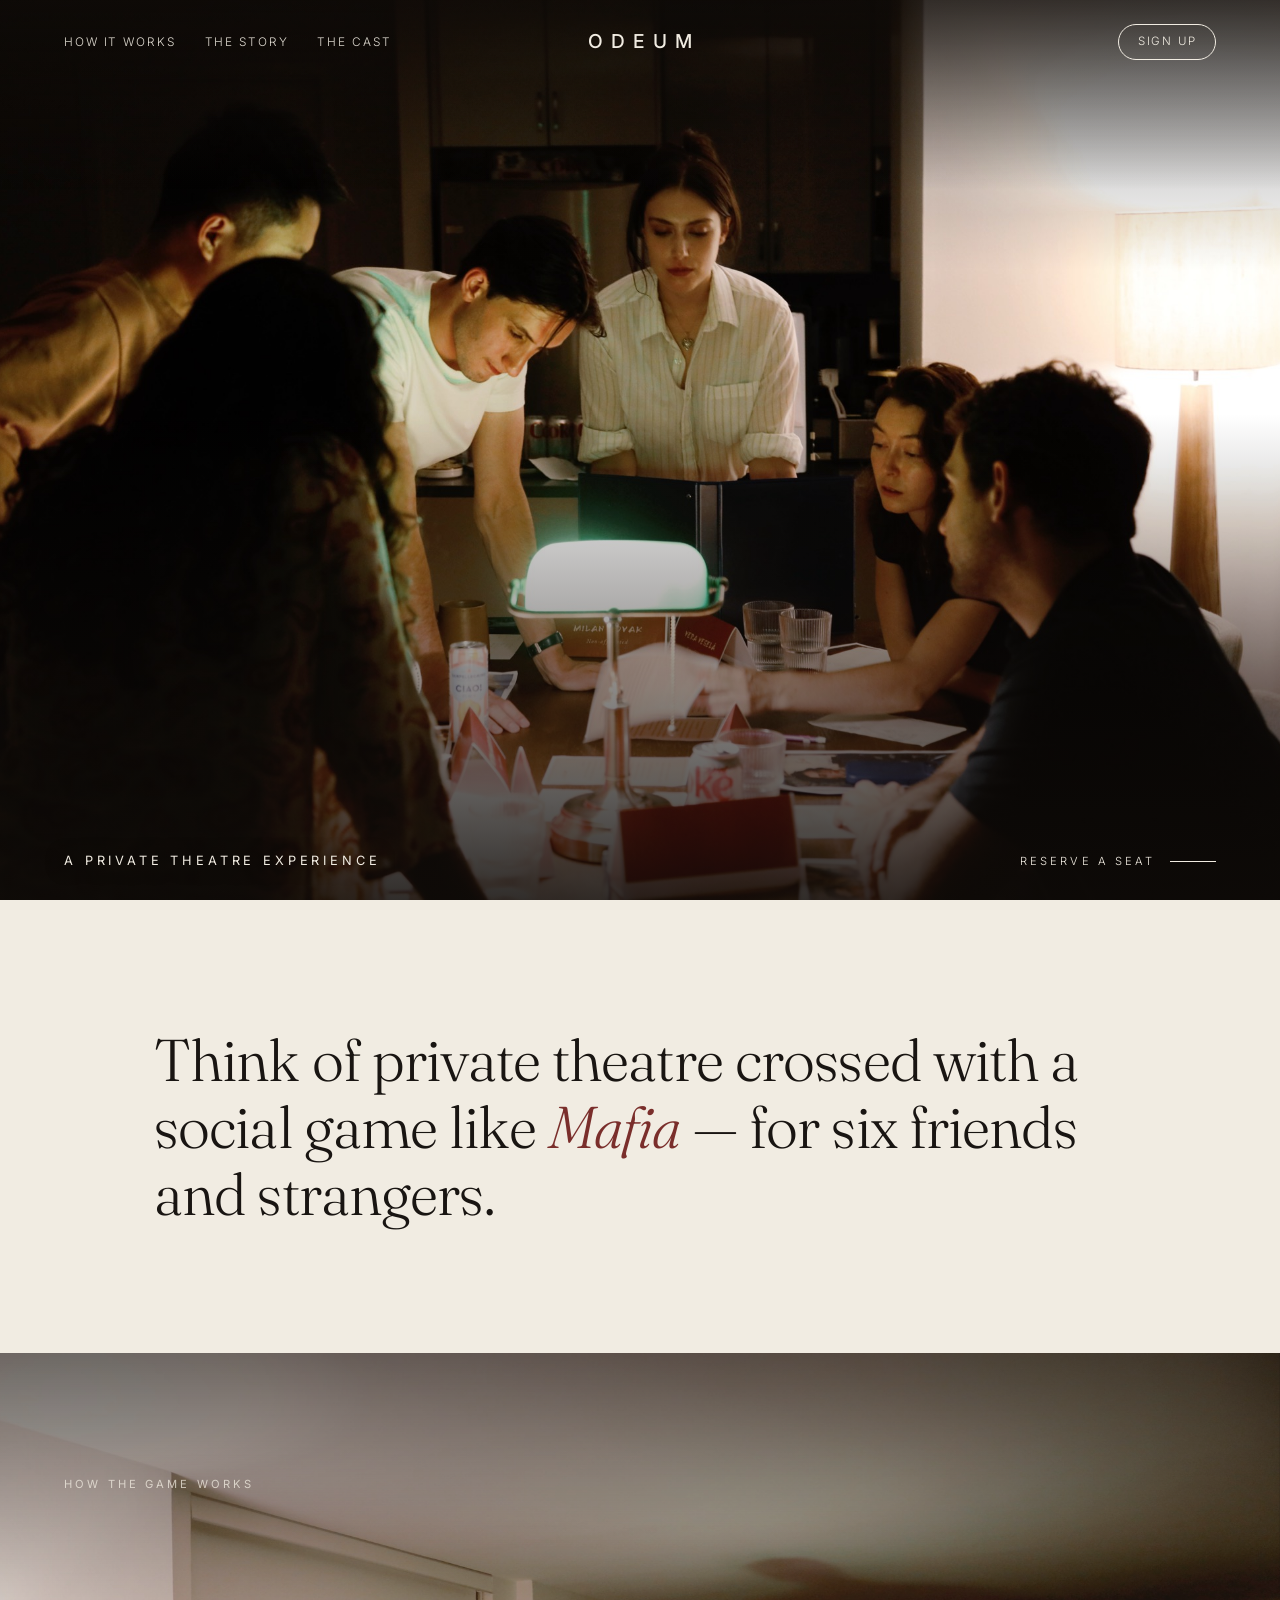
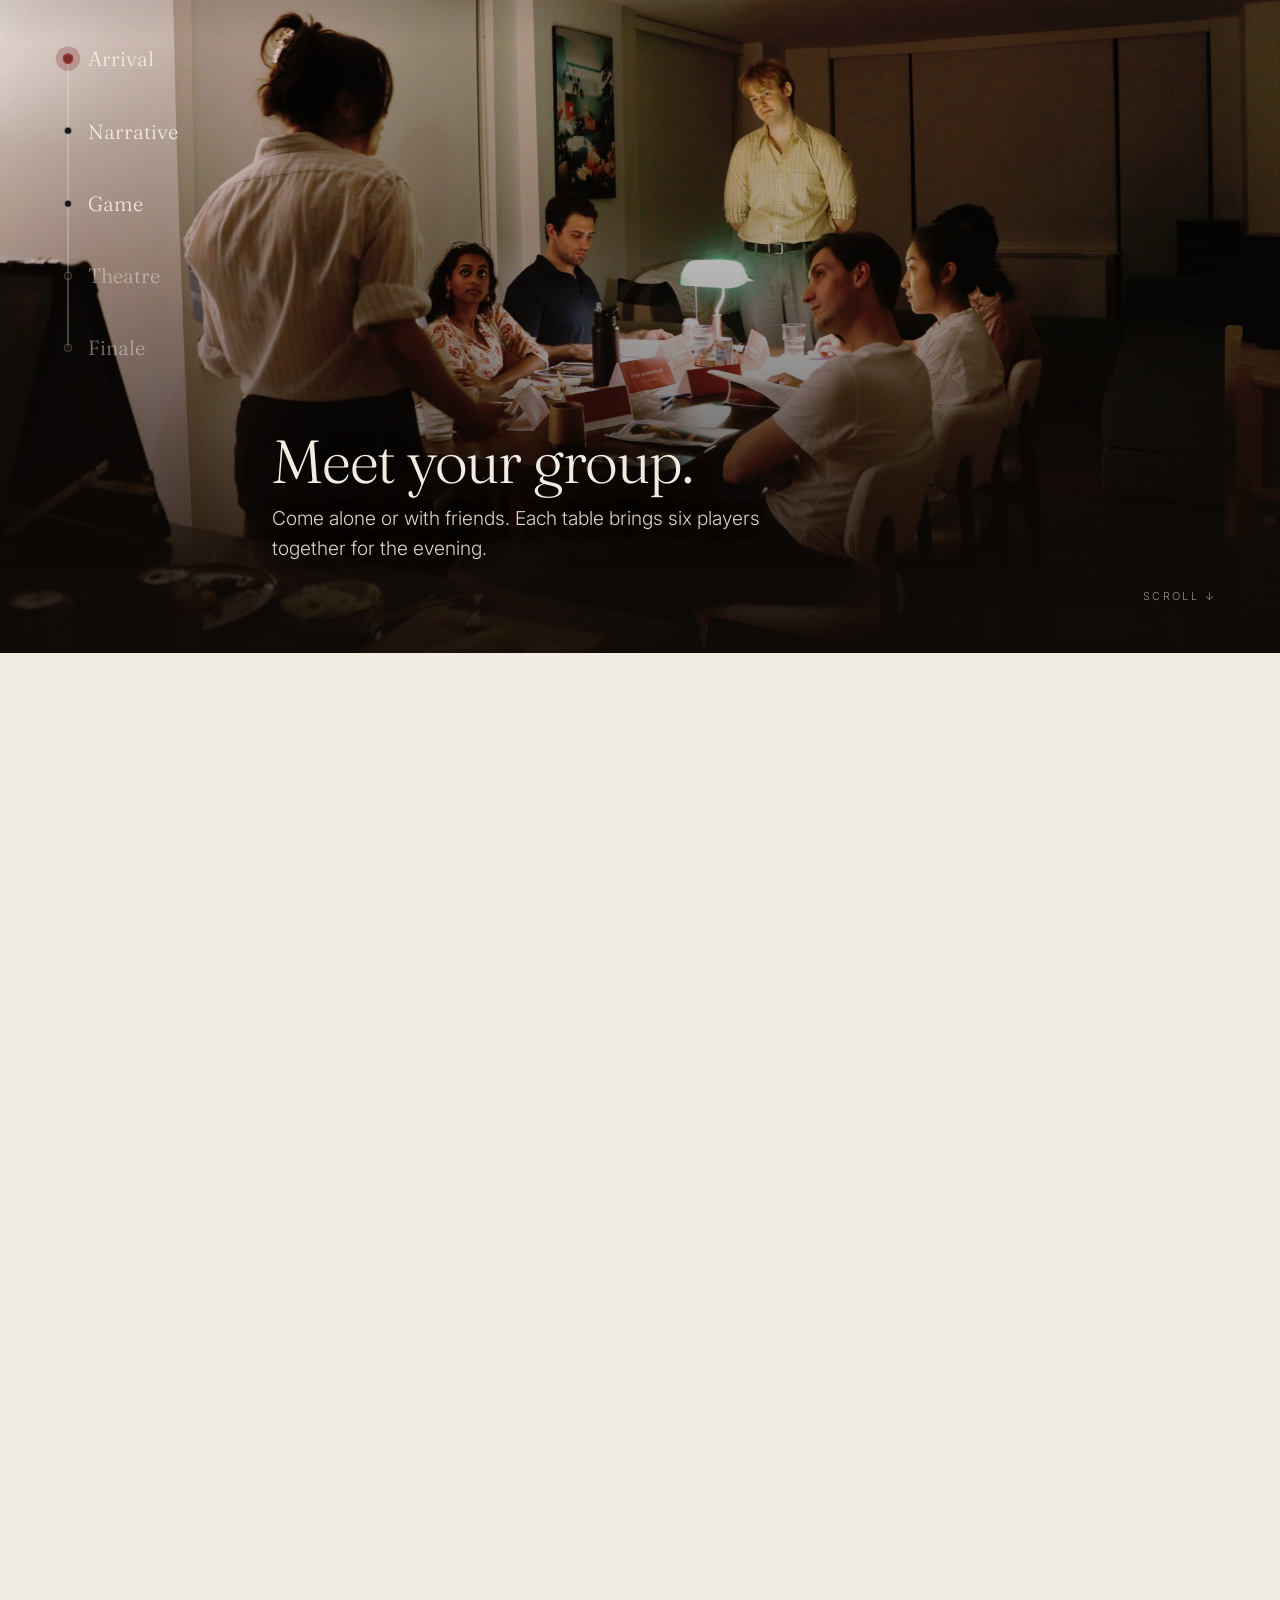
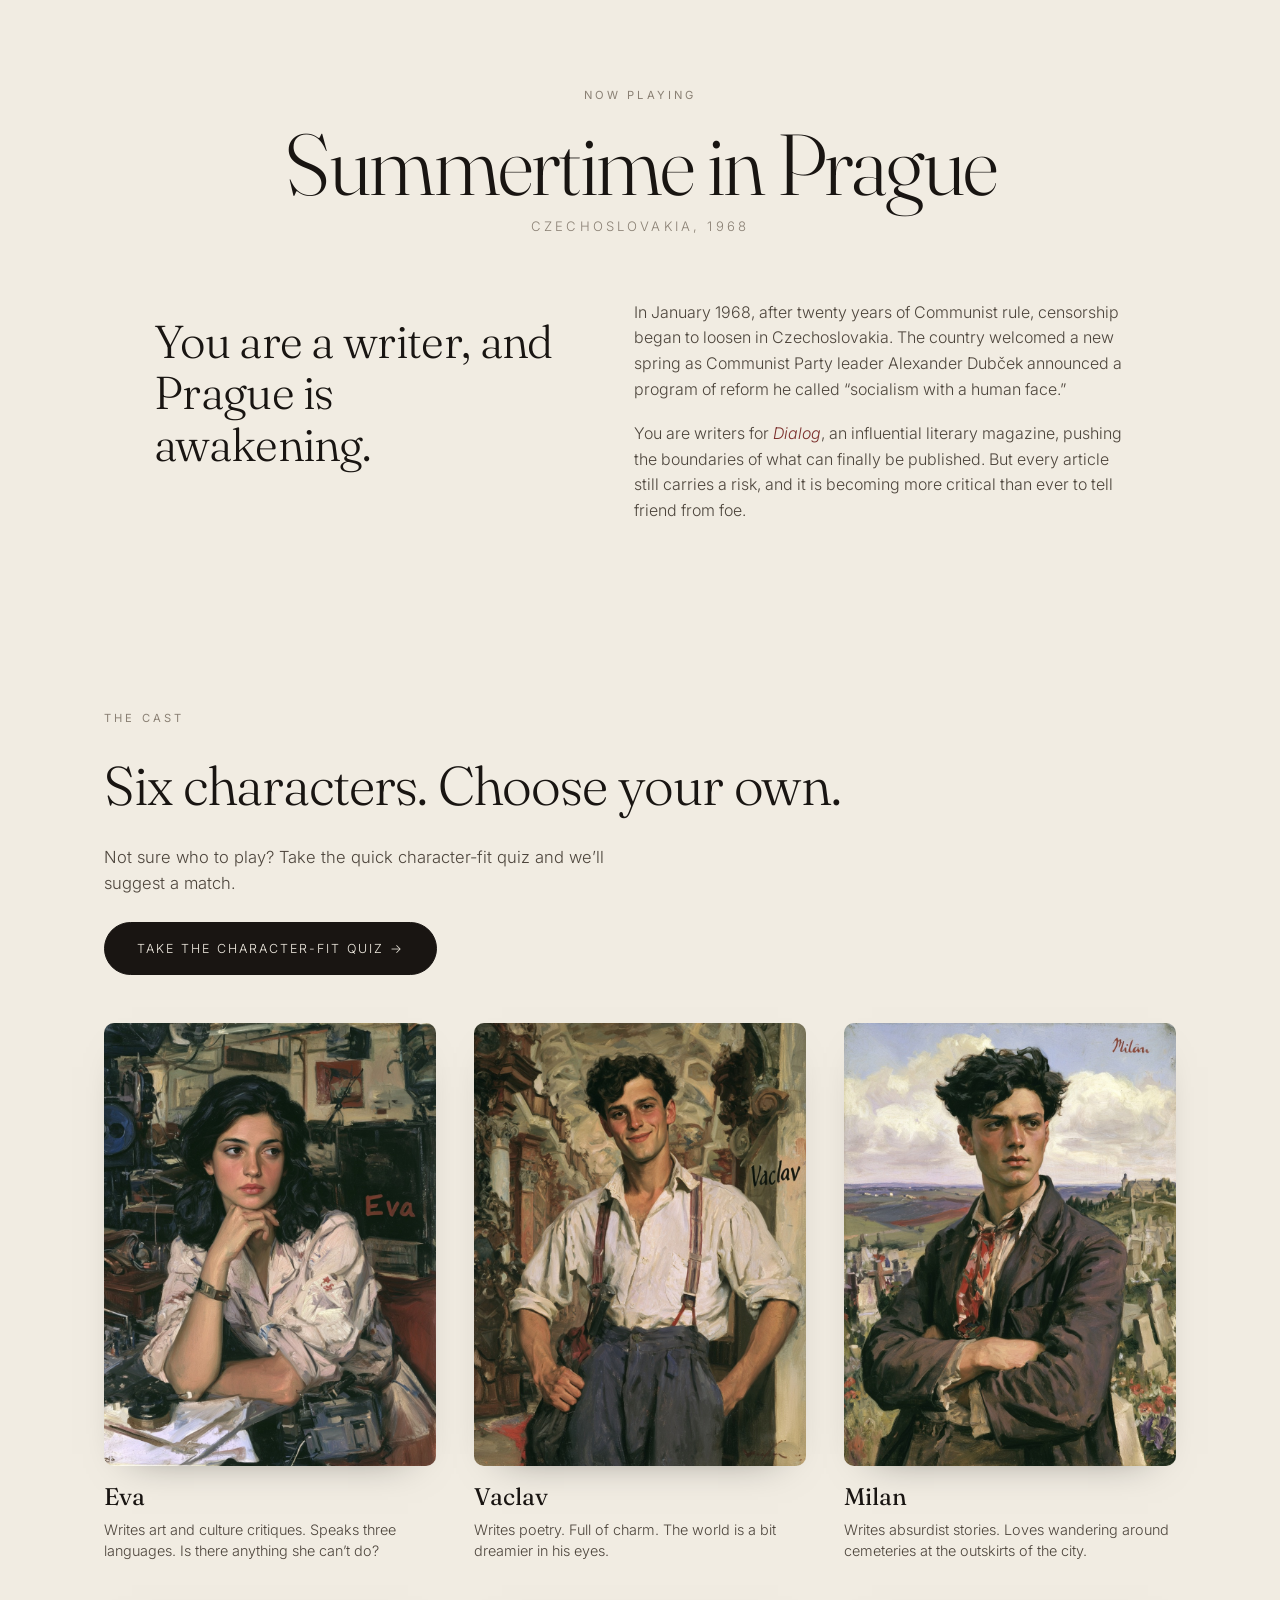
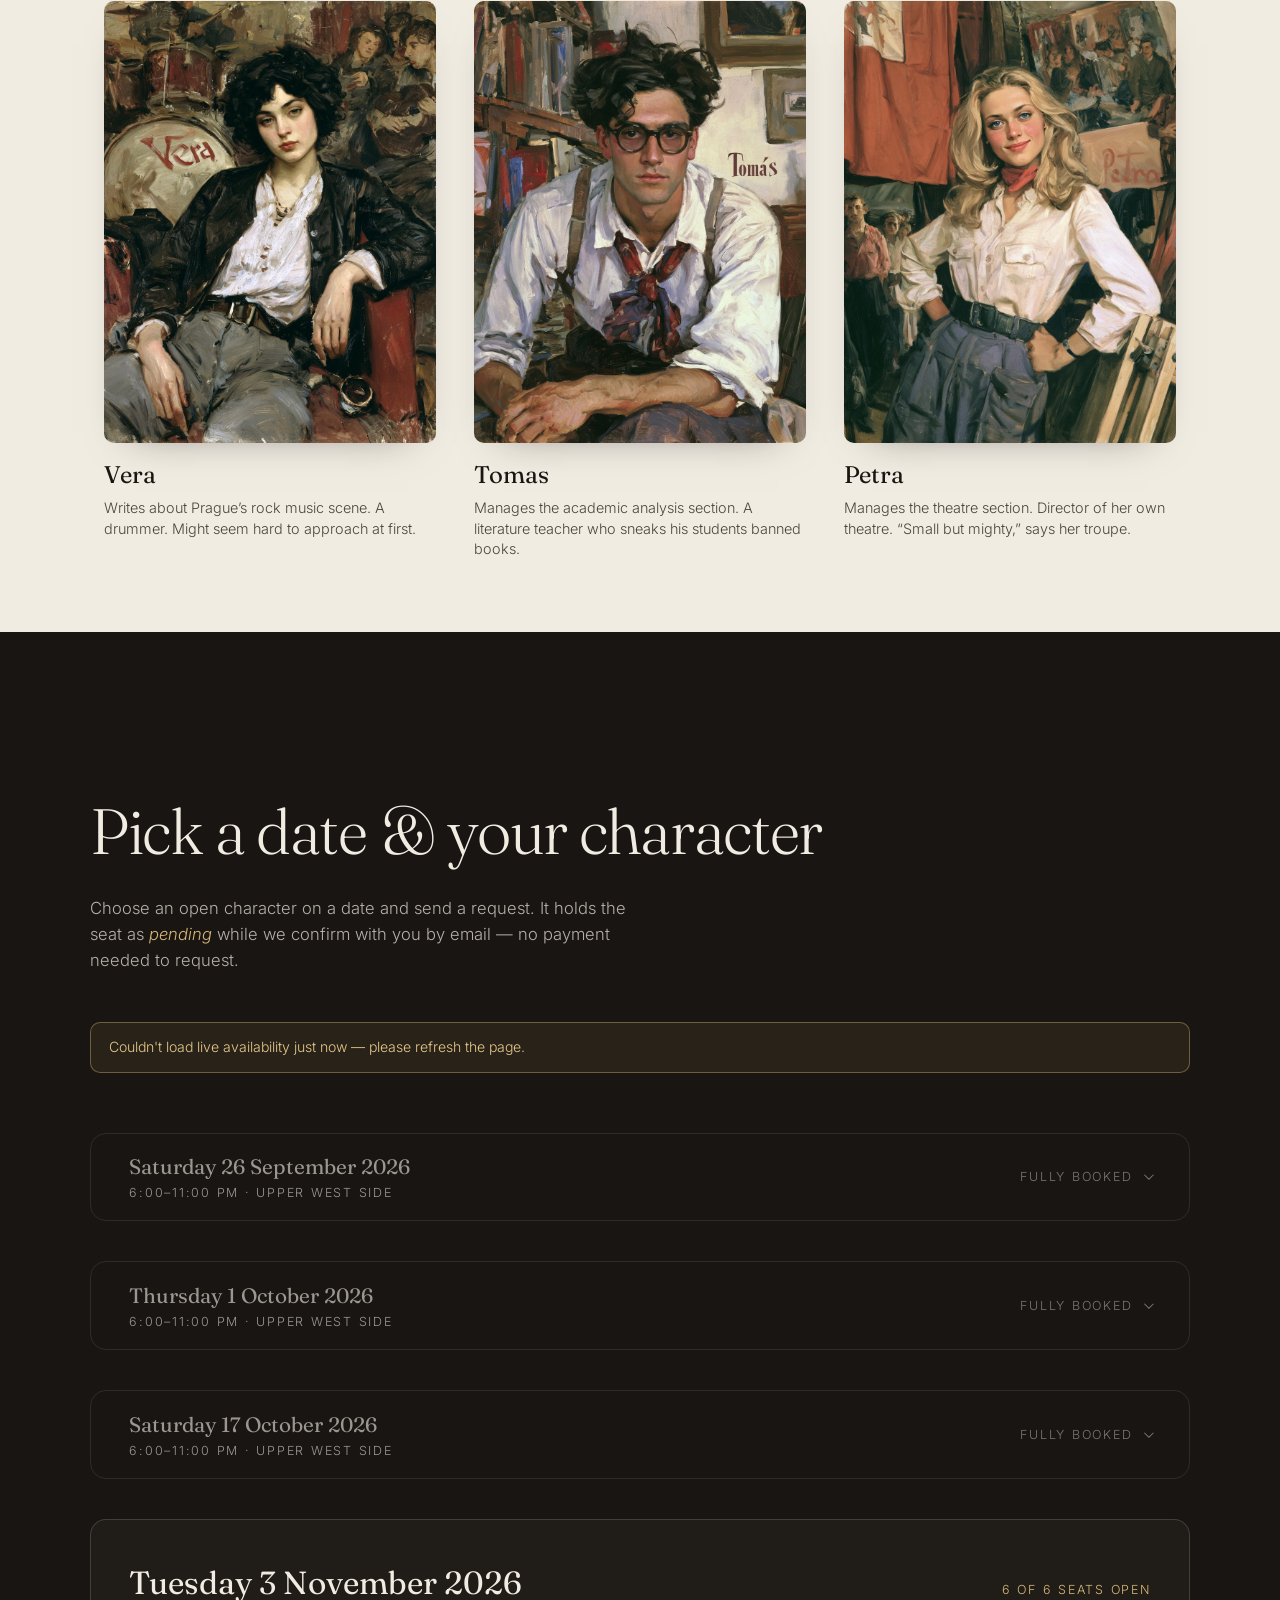
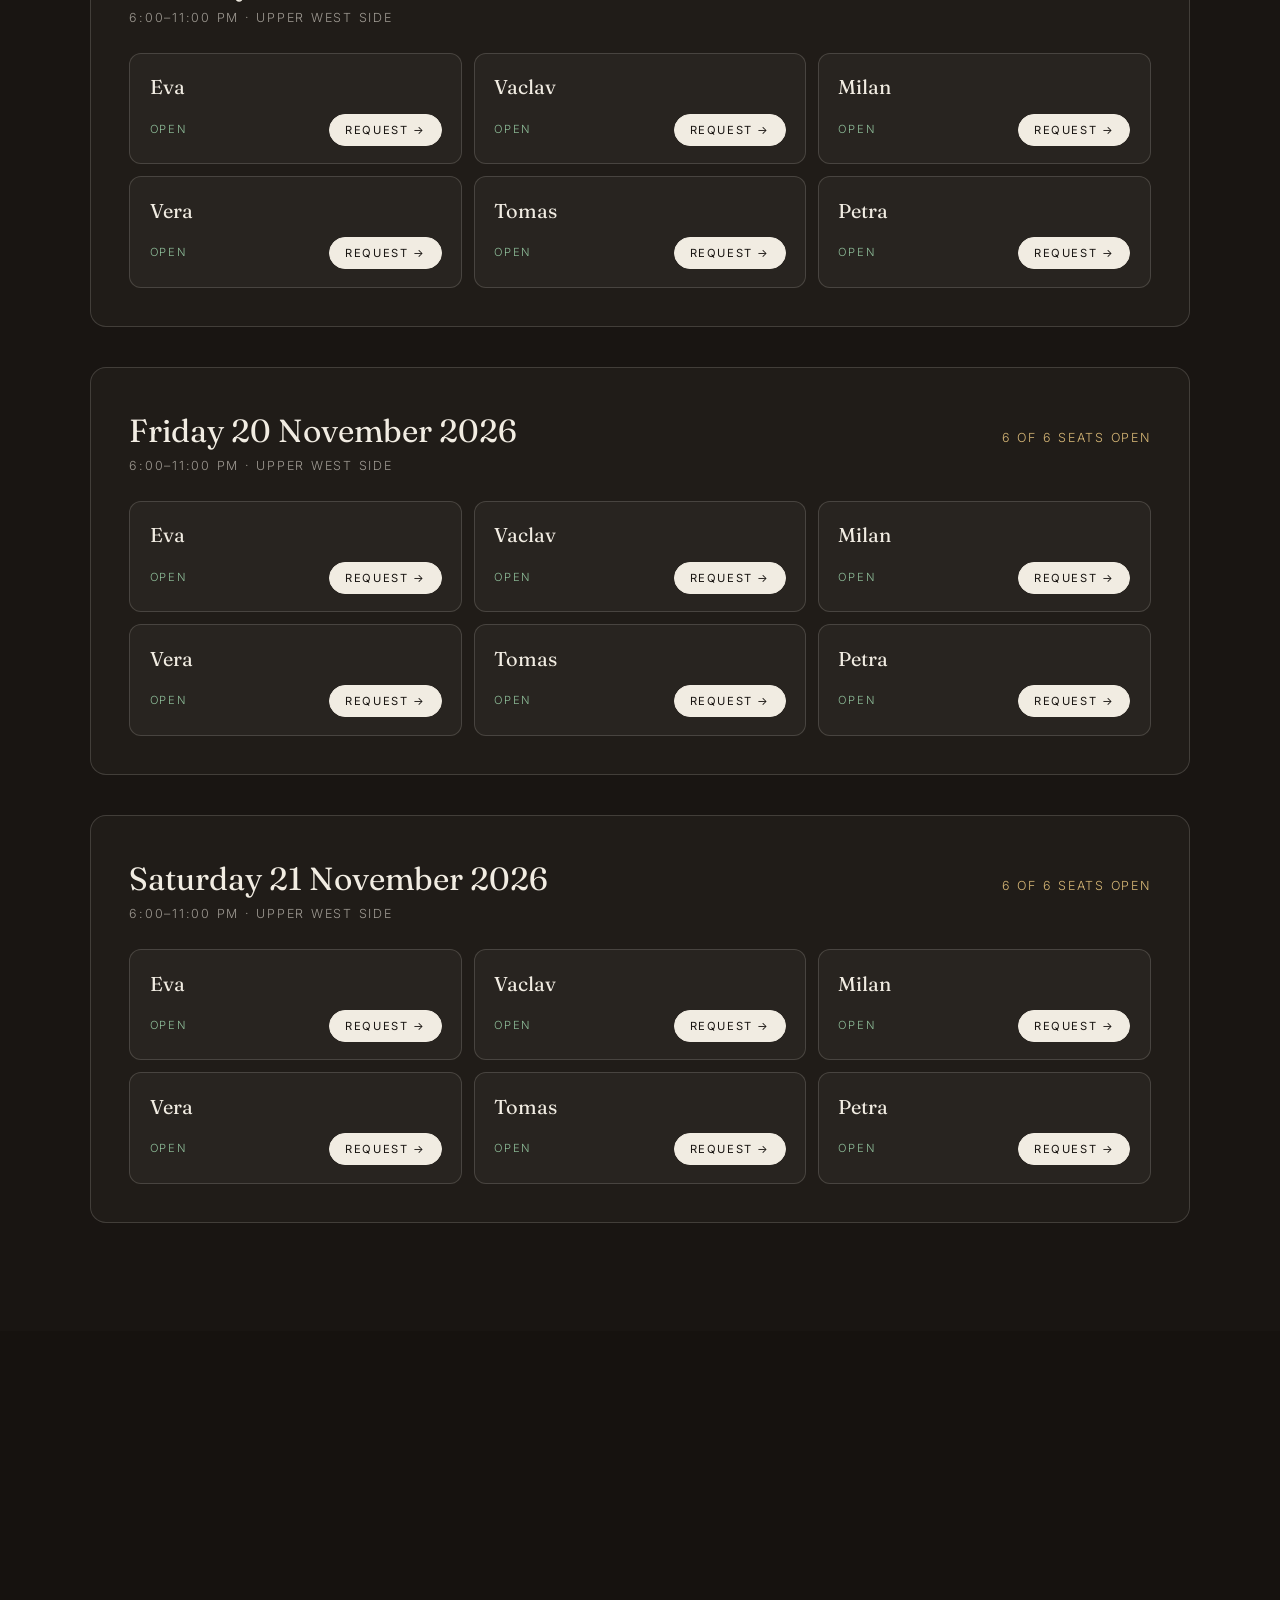
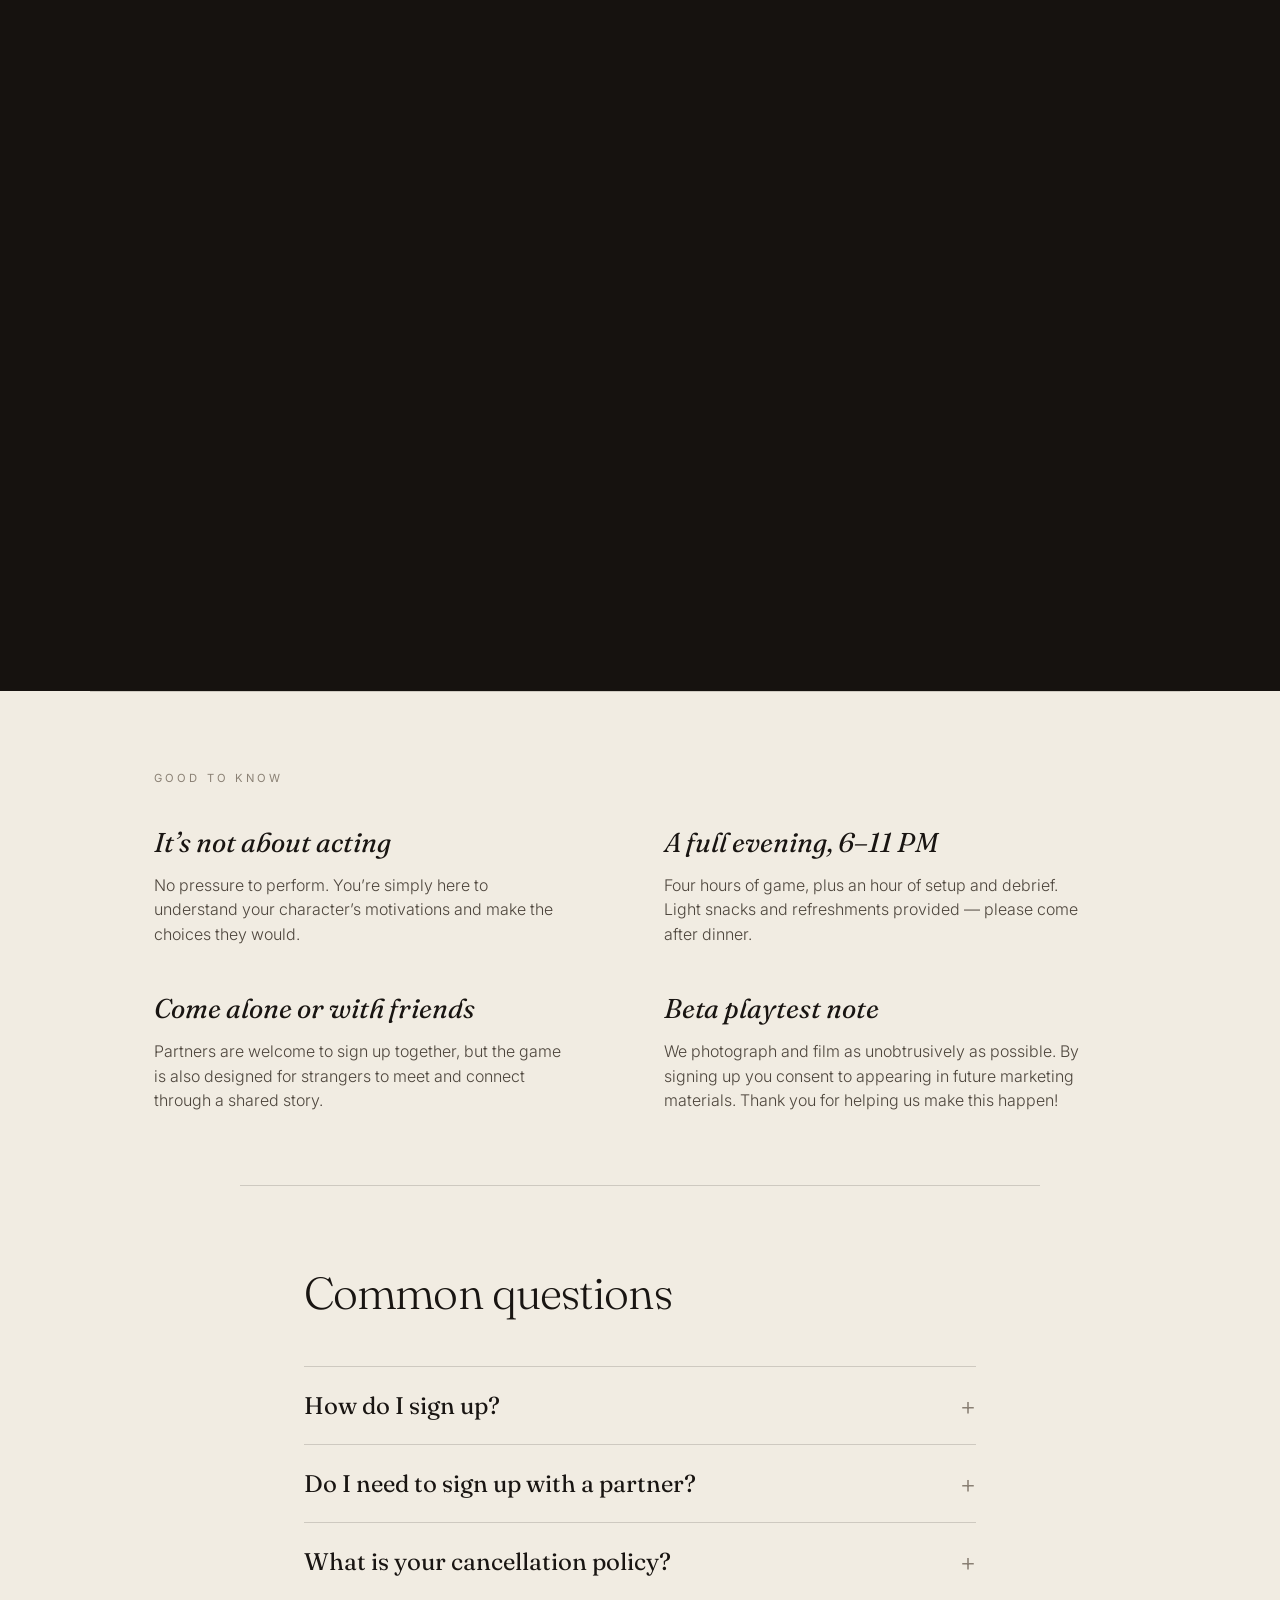
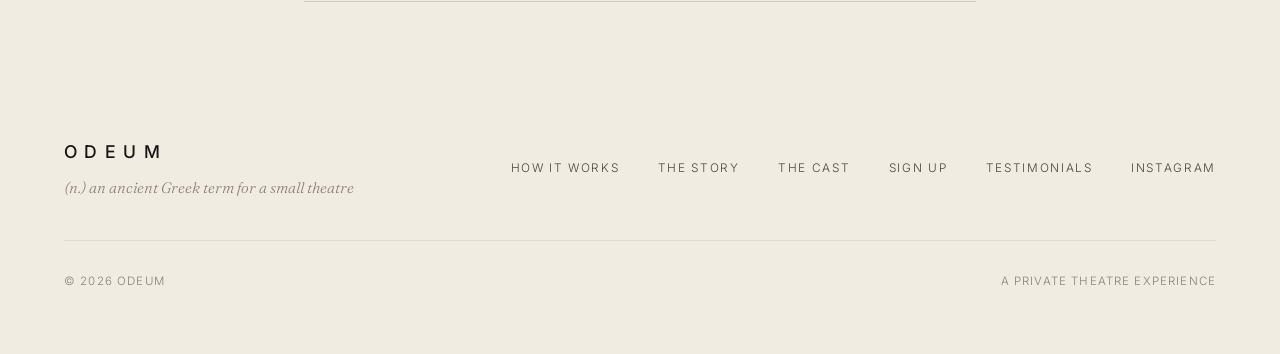
==== index.html @ e5a9ecb3 "Homepage hero: scale the statement text up on larger / full-screen viewports Co-Authored-By: Claude " ====
<!DOCTYPE html>
<html lang="en">
<head>
  <meta charset="UTF-8" />
  <meta name="viewport" content="width=device-width, initial-scale=1.0, viewport-fit=cover" />
  <meta name="description" content="Summertime in Prague — a private theatre game for six. Prague, 1968. Read your character, make choices, and watch the night change around your table. Reserve a seat." />
  <meta name="theme-color" content="#f1ece2" />
  <title>Odeum · Summertime in Prague</title>

  <link rel="icon" href="favicon.svg?v=2" type="image/svg+xml" />
  <link rel="apple-touch-icon" href="apple-touch-icon.png" />

  <link rel="canonical" href="https://www.odeumgames.com/" />
  <meta property="og:type" content="website" />
  <meta property="og:site_name" content="Odeum" />
  <meta property="og:title" content="Odeum · Summertime in Prague" />
  <meta property="og:description" content="A private theatre game for six. Prague, 1968 — you are the protagonist in a dramatic story. Reserve a seat." />
  <meta property="og:url" content="https://www.odeumgames.com/" />
  <meta property="og:image" content="https://www.odeumgames.com/og.jpg" />
  <meta property="og:image:type" content="image/jpeg" />
  <meta property="og:image:width" content="1200" />
  <meta property="og:image:height" content="630" />
  <meta name="twitter:card" content="summary_large_image" />
  <meta name="twitter:title" content="Odeum · Summertime in Prague" />
  <meta name="twitter:description" content="A private theatre game for six. Prague, 1968 — you are the protagonist. Reserve a seat." />
  <meta name="twitter:image" content="https://www.odeumgames.com/og.jpg" />

  <link rel="preconnect" href="https://fonts.googleapis.com" />
  <link rel="preconnect" href="https://fonts.gstatic.com" crossorigin />
  <link href="https://fonts.googleapis.com/css2?family=Fraunces:ital,opsz,wght@0,9..144,300;0,9..144,400;0,9..144,500;1,9..144,300;1,9..144,400&family=Inter:wght@300;400;500&display=swap" rel="stylesheet" />

  <link rel="stylesheet" href="css/styles.css?v=31" />
</head>
<body>
  <!-- NAV -->
  <header class="nav" id="nav">
    <nav class="nav__side nav__side--left" aria-label="Primary">
      <button class="nav__menu" id="menuBtn" aria-expanded="false" aria-controls="overlay">
        <span></span><span></span>
      </button>
      <a href="#how" class="nav__link">How it works</a>
      <a href="#prague" class="nav__link">The story</a>
      <a href="#cast" class="nav__link">The cast</a>
    </nav>

    <a href="#top" class="nav__brand" aria-label="Odeum home">ODEUM</a>

    <div class="nav__side nav__side--right">
      <a href="#signup" class="nav__cta">Sign up</a>
    </div>
  </header>

  <!-- FULLSCREEN OVERLAY MENU -->
  <div class="overlay" id="overlay" aria-hidden="true">
    <nav class="overlay__nav" aria-label="Overlay">
      <a href="#how">How it works</a>
      <a href="#prague">The story</a>
      <a href="#cast">The cast</a>
      <a href="#signup">Sign up</a>
      <a href="testimonials/">Testimonials</a>
    </nav>
    <p class="overlay__note">A private theatre experience.</p>
  </div>

  <main id="top">
    <!-- HERO (full-bleed) -->
    <section class="hero hero--full" id="hero">
      <img class="hero__img" src="images/prague/table-lamp.jpg" alt="A cast of six around a lamplit table in character" />
      <div class="hero__scrim"></div>
      <div class="hero__caption">
        <h1 class="hero__eyebrow">A private theatre experience</h1>
        <a href="#signup" class="hero__scroll" aria-label="Reserve a seat">
          <span>Reserve a seat</span><span class="hero__scroll-line"></span>
        </a>
      </div>
    </section>

    <!-- TEXT (below the header) -->
    <section class="statement" id="about">
      <p class="statement__lead reveal">Think of private theatre crossed with a social game like <em>Mafia</em> — for six friends and strangers.</p>
    </section>

    <!-- HOW IT WORKS — pinned: viewport holds still, timeline + photo advance as you scroll -->
    <section class="flow" id="how" aria-label="How the game works">
      <div class="flow__scroller" id="flowScroller">
        <div class="flow__sticky">
          <div class="flow__photos" aria-hidden="true">
            <img class="flow__photo is-active" src="images/prague/the-room.jpg" alt="" />
            <img class="flow__photo" src="images/prague/scripts.jpg" alt="" />
            <img class="flow__photo" src="images/prague/huddle.jpg" alt="" />
            <img class="flow__photo" src="images/prague/confrontation.jpg" alt="" style="object-position: 35% center;" />
            <img class="flow__photo" src="images/prague/table-lamp.jpg" alt="" />
          </div>
          <div class="flow__scrim"></div>
          <div class="flow__inner">
            <div class="flow__head"><span class="kicker">How the game works</span></div>
            <ol class="flow__timeline" id="flowTimeline">
              <span class="flow__spine" aria-hidden="true"><span class="flow__spinefill" id="flowFill"></span></span>
              <li class="flow__tick is-active"><span class="flow__dot"></span><span class="flow__tlabel">Arrival</span></li>
              <li class="flow__tick"><span class="flow__dot"></span><span class="flow__tlabel">Narrative</span></li>
              <li class="flow__tick"><span class="flow__dot"></span><span class="flow__tlabel">Game</span></li>
              <li class="flow__tick"><span class="flow__dot"></span><span class="flow__tlabel">Theatre</span></li>
              <li class="flow__tick"><span class="flow__dot"></span><span class="flow__tlabel">Finale</span></li>
            </ol>
            <div class="flow__captions" id="flowCaptions">
              <div class="flow__cap is-active">
                <h3 class="flow__name">Meet your group.</h3>
                <p>Come alone or with friends. Each table brings six players together for the evening.</p>
              </div>
              <div class="flow__cap">
                <h3 class="flow__name">Read your story.</h3>
                <p>Each player experiences the story from their own character’s point of view, chapter by chapter.</p>
              </div>
              <div class="flow__cap">
                <h3 class="flow__name">Play it out.</h3>
                <p>The story advances through social games built around trust, betrayal, alliances, and persuasion.</p>
              </div>
              <div class="flow__cap">
                <h3 class="flow__name">The scene comes to you.</h3>
                <p>Actors perform the story’s key scenes just an arm’s length away.</p>
              </div>
              <div class="flow__cap">
                <h3 class="flow__name">Your table writes the ending.</h3>
                <p>Reading, play, and live performance deepen the story until your table faces the final choice.</p>
              </div>
            </div>
            <span class="flow__hint" aria-hidden="true">Scroll ↓</span>
          </div>
        </div>
      </div>
    </section>

    <!-- NOW PLAYING (own section) -->
    <section class="nowplaying" id="prague">
      <span class="kicker reveal">Now Playing</span>
      <h2 class="nowplaying__title reveal">Summertime in Prague</h2>
      <p class="nowplaying__sub reveal">Czechoslovakia, 1968</p>
    </section>

    <!-- STORY -->
    <section class="sstory">
      <div class="sstory__grid">
        <div class="reveal">
          <h3 class="sstory__lead">You are a writer, and Prague is awakening.</h3>
        </div>
        <div class="sstory__body reveal">
          <p>In January 1968, after twenty years of Communist rule, censorship began to loosen in
             Czechoslovakia. The country welcomed a new spring as Communist Party leader Alexander
             Dubček announced a program of reform he called “socialism with a human face.”</p>
          <p>You are writers for <em>Dialog</em>, an influential literary magazine, pushing the
             boundaries of what can finally be published. But every article still carries a risk,
             and it is becoming more critical than ever to tell friend from foe.</p>
        </div>
      </div>
    </section>

    <!-- CAST -->
    <section class="scast" id="cast">
      <div class="scast__head">
        <span class="kicker reveal">The cast</span>
        <h2 class="scast__title reveal">Six characters. Choose your own.</h2>
        <p class="scast__sub reveal">Not sure who to play? Take the quick character-fit quiz and we’ll suggest a match.</p>
        <a class="hbtn hbtn--dark scast__quiz reveal" href="quiz/">Take the character-fit quiz →</a>
      </div>
      <div class="scast__grid">
        <article class="scard reveal">
          <div class="scard__art"><img src="images/prague/cast/eva.jpg" alt="Portrait of Eva" loading="lazy" /></div>
          <h3 class="scard__name">Eva</h3>
          <p class="scard__line">Writes art and culture critiques. Speaks three languages. Is there anything she can’t do?</p>
        </article>
        <article class="scard reveal">
          <div class="scard__art"><img src="images/prague/cast/vaclav.jpg" alt="Portrait of Vaclav" loading="lazy" /></div>
          <h3 class="scard__name">Vaclav</h3>
          <p class="scard__line">Writes poetry. Full of charm. The world is a bit dreamier in his eyes.</p>
        </article>
        <article class="scard reveal">
          <div class="scard__art"><img src="images/prague/cast/milan.jpg" alt="Portrait of Milan" loading="lazy" /></div>
          <h3 class="scard__name">Milan</h3>
          <p class="scard__line">Writes absurdist stories. Loves wandering around cemeteries at the outskirts of the city.</p>
        </article>
        <article class="scard reveal">
          <div class="scard__art"><img src="images/prague/cast/vera.jpg" alt="Portrait of Vera" loading="lazy" /></div>
          <h3 class="scard__name">Vera</h3>
          <p class="scard__line">Writes about Prague’s rock music scene. A drummer. Might seem hard to approach at first.</p>
        </article>
        <article class="scard reveal">
          <div class="scard__art"><img src="images/prague/cast/tomas.jpg" alt="Portrait of Tomas" loading="lazy" /></div>
          <h3 class="scard__name">Tomas</h3>
          <p class="scard__line">Manages the academic analysis section. A literature teacher who sneaks his students banned books.</p>
        </article>
        <article class="scard reveal">
          <div class="scard__art"><img src="images/prague/cast/petra.jpg" alt="Portrait of Petra" loading="lazy" /></div>
          <h3 class="scard__name">Petra</h3>
          <p class="scard__line">Manages the theatre section. Director of her own theatre. “Small but mighty,” says her troupe.</p>
        </article>
      </div>
    </section>

    <!-- SIGN UP (dark band) -->
    <section class="signup" id="signup">
      <div class="signup__head">
        <span class="kicker reveal">Reserve a seat</span>
        <h2 class="signup__title reveal">Pick a date &amp; your character</h2>
        <p class="signup__sub reveal">Choose an open character on a date and send a request. It holds the seat as
          <em>pending</em> while we confirm with you by email — no payment needed to request.</p>
      </div>
      <div id="sessions" class="sessions" aria-live="polite">
        <p class="sessions__loading">Loading availability…</p>
      </div>
    </section>

    <!-- FULL-BLEED FEATURE VIDEO -->
    <section class="feature" aria-label="An evening at Odeum">
      <video class="feature__img" data-src="images/evening.mp4" muted loop playsinline preload="none" aria-label="Guests playing an evening at Odeum"></video>
    </section>

    <!-- GOOD TO KNOW -->
    <section class="sknow" id="know">
      <span class="kicker reveal">Good to know</span>
      <ul class="sknow__list">
        <li class="reveal">
          <h3>It’s not about acting</h3>
          <p>No pressure to perform. You’re simply here to understand your character’s motivations and make the choices they would.</p>
        </li>
        <li class="reveal">
          <h3>A full evening, 6–11 PM</h3>
          <p>Four hours of game, plus an hour of setup and debrief. Light snacks and refreshments provided — please come after dinner.</p>
        </li>
        <li class="reveal">
          <h3>Come alone or with friends</h3>
          <p>Partners are welcome to sign up together, but the game is also designed for strangers to meet and connect through a shared story.</p>
        </li>
        <li class="reveal">
          <h3>Beta playtest note</h3>
          <p>We photograph and film as unobtrusively as possible. By signing up you consent to appearing in future marketing materials. Thank you for helping us make this happen!</p>
        </li>
      </ul>
    </section>

    <!-- FAQ -->
    <section class="sfaq" id="faq">
      <h2 class="sfaq__title reveal">Common questions</h2>
      <div class="sfaq__list reveal">
        <details class="qa">
          <summary>How do I sign up?</summary>
          <div class="qa__body">
            <p>Scroll to <a href="#signup">Reserve a seat</a>, pick an open character on a date, and send a short request
               (name, email, phone). We’ll hold the seat as pending and confirm with you by email.</p>
          </div>
        </details>
        <details class="qa">
          <summary>Do I need to sign up with a partner?</summary>
          <div class="qa__body">
            <p>No need! While we value partners signing up together so they can enjoy the story as a pair, the game is
               also designed for strangers to meet and connect through a shared story.</p>
          </div>
        </details>
        <details class="qa">
          <summary>What is your cancellation policy?</summary>
          <div class="qa__body">
            <p>We completely understand that things come up. The game requires all six players, so please let us know as
               soon as possible if you can no longer attend. Five days before the game we send a final confirmation email
               to double-check that everyone is still available.</p>
          </div>
        </details>
      </div>
    </section>
  </main>

  <!-- REQUEST MODAL -->
  <div class="modal" id="modal" aria-hidden="true" role="dialog" aria-modal="true" aria-labelledby="modalTitle">
    <div class="modal__backdrop" data-close></div>
    <div class="modal__card" role="document">
      <button class="modal__close" data-close aria-label="Close">×</button>
      <div id="modalForm">
        <p class="modal__eyebrow">Request a seat</p>
        <h3 class="modal__title" id="modalTitle">Milan</h3>
        <p class="modal__slot" id="modalSlot">Saturday 26 September · 6–11 PM</p>
        <form id="signupForm" novalidate>
          <div class="pfield">
            <label for="f-name">Full name</label>
            <input type="text" id="f-name" name="name" autocomplete="name" required />
          </div>
          <div class="pfield pfield--row">
            <div>
              <label for="f-email">Email</label>
              <input type="email" id="f-email" name="email" autocomplete="email" required />
            </div>
            <div>
              <label for="f-age">Age</label>
              <input type="number" id="f-age" name="age" min="16" max="120" inputmode="numeric" required />
            </div>
          </div>
          <div class="pfield">
            <label for="f-phone">Phone</label>
            <input type="tel" id="f-phone" name="phone" autocomplete="tel" required />
          </div>
          <div class="pfield">
            <label for="f-rec">Who told you about us?</label>
            <input type="text" id="f-rec" name="recommendedBy" required />
          </div>
          <button type="submit" class="pbtn pbtn--dark" id="submitBtn">Send my request</button>
          <p class="modal__status" id="modalStatus" role="status" aria-live="polite"></p>
        </form>
      </div>
      <div id="modalDone" class="modal__done" hidden>
        <h3 class="modal__title">Request received.</h3>
        <p id="doneMsg">Your seat is being held pending confirmation. We'll confirm by email and send more details soon.</p>
        <button class="pbtn pbtn--dark" data-close>Close</button>
      </div>
    </div>
  </div>

  <footer class="foot">
    <div class="foot__top">
      <div>
        <a href="#top" class="foot__brand">ODEUM</a>
        <p class="foot__def">(n.) an ancient Greek term for a small theatre</p>
      </div>
      <nav class="foot__links" aria-label="Footer">
        <a href="#how">How it works</a>
        <a href="#prague">The story</a>
        <a href="#cast">The cast</a>
        <a href="#signup">Sign up</a>
        <a href="testimonials/">Testimonials</a>
        <a href="#" aria-label="Odeum on Instagram">Instagram</a>
      </nav>
    </div>
    <div class="foot__bottom">
      <p>© <span id="year"></span> Odeum</p>
      <p>A private theatre experience</p>
    </div>
  </footer>

  <script src="js/main.js?v=6"></script>
  <script src="js/flow.js?v=4"></script>
  <script src="js/signup.js?v=1"></script>
</body>
</html>
---- css/styles.css ----
/* =========================================================
   ODEUM — A Private Theatre Experience
   Editorial · warm bone canvas · cinematic imagery
   ========================================================= */

:root {
  --paper:      #f1ece2;   /* warm bone */
  --paper-2:    #e9e2d5;
  --ink:        #191512;   /* warm near-black */
  --ink-soft:   #4d453c;
  --ink-faint:  #8a8074;
  --wine:       #7a2e2b;   /* restrained accent */
  --line:       rgba(25, 21, 18, 0.16);
  --line-soft:  rgba(25, 21, 18, 0.08);

  --serif: "Fraunces", Georgia, "Times New Roman", serif;
  --sans:  "Inter", system-ui, -apple-system, sans-serif;

  --ease: cubic-bezier(0.19, 1, 0.22, 1);
  --pad:  clamp(1.25rem, 5vw, 4rem);
  --maxw: 1400px;
}

* { margin: 0; padding: 0; box-sizing: border-box; }

html { -webkit-font-smoothing: antialiased; text-rendering: optimizeLegibility; }
html.lenis, html.lenis body { height: auto; }

body {
  background: var(--paper);
  color: var(--ink);
  font-family: var(--sans);
  font-weight: 300;
  line-height: 1.55;
  overflow-x: hidden;
}
body.no-scroll { overflow: hidden; }

::selection { background: var(--ink); color: var(--paper); }

a { color: inherit; text-decoration: none; }
img { display: block; max-width: 100%; }

.kicker {
  display: inline-block;
  font-family: var(--sans);
  font-size: 0.7rem;
  font-weight: 400;
  letter-spacing: 0.28em;
  text-transform: uppercase;
  color: var(--ink-faint);
}

/* =========================================================
   NAV
   ========================================================= */
.nav {
  position: fixed;
  inset: 0 0 auto 0;
  z-index: 60;
  display: grid;
  grid-template-columns: 1fr auto 1fr;
  align-items: center;
  padding: 1.5rem var(--pad);
  transition: background 0.6s var(--ease), padding 0.6s var(--ease),
              border-color 0.6s var(--ease), color 0.6s var(--ease);
  border-bottom: 1px solid transparent;
  color: #f1ece2;
}
.nav::before {
  /* Dark fade at the top so the nav (ODEUM) stays legible and the hero
     headline can't visually collide with it as the page scrolls up. */
  content: "";
  position: absolute; left: 0; right: 0; top: 0; height: 190px; z-index: -1;
  background: linear-gradient(180deg, rgba(15,11,8,0.72) 0%, rgba(15,11,8,0.42) 38%, transparent 100%);
  opacity: 1;
  transition: opacity 0.6s var(--ease);
  pointer-events: none;
}
.nav.is-solid { color: var(--ink); }
.nav.is-solid::before { opacity: 0; }
/* When the fullscreen menu is open, nav sits over the cream overlay */
body.menu-open .nav { color: var(--ink); }
body.menu-open .nav::before { opacity: 0; }
.nav.is-solid {
  background: rgba(241, 236, 226, 0.86);
  backdrop-filter: blur(12px) saturate(1.1);
  border-bottom: 1px solid var(--line-soft);
  padding-top: 1.05rem;
  padding-bottom: 1.05rem;
}

.nav__side { display: flex; align-items: center; gap: 1.8rem; }
.nav__side--right { justify-content: flex-end; }

.nav__link {
  font-size: 0.74rem;
  letter-spacing: 0.16em;
  text-transform: uppercase;
  position: relative;
  opacity: 0.92;
  transition: opacity 0.3s ease;
}
.nav__link::after {
  content: "";
  position: absolute; left: 0; bottom: -5px;
  width: 100%; height: 1px; background: currentColor;
  transform: scaleX(0); transform-origin: right;
  transition: transform 0.45s var(--ease);
}
.nav__link:hover { opacity: 1; }
.nav__link:hover::after { transform: scaleX(1); transform-origin: left; }

.nav__brand {
  font-family: var(--sans);
  font-weight: 500;
  font-size: clamp(1rem, 1.5vw, 1.2rem);
  letter-spacing: 0.42em;
  text-indent: 0.42em;
  white-space: nowrap;
}

.nav__menu {
  display: none;
  flex-direction: column;
  gap: 5px;
  width: 26px;
  background: none; border: none; cursor: pointer;
  padding: 4px 0;
}
.nav__menu span {
  display: block; height: 1.5px; width: 100%;
  background: currentColor;
  transition: transform 0.4s var(--ease), opacity 0.4s var(--ease);
}
body.menu-open .nav__menu span:first-child { transform: translateY(6.5px) rotate(45deg); }
body.menu-open .nav__menu span:last-child  { transform: translateY(-6.5px) rotate(-45deg); }

@media (max-width: 780px) {
  .nav__menu { display: flex; }
  .nav__side--left .nav__link { display: none; }
}

/* =========================================================
   OVERLAY MENU
   ========================================================= */
.overlay {
  position: fixed; inset: 0; z-index: 55;
  background: var(--paper);
  display: flex; flex-direction: column;
  align-items: center; justify-content: center;
  gap: 2.5rem;
  opacity: 0; visibility: hidden;
  transition: opacity 0.6s var(--ease), visibility 0.6s var(--ease);
}
body.menu-open .overlay { opacity: 1; visibility: visible; }
.overlay__nav { display: flex; flex-direction: column; align-items: center; gap: 0.4rem; }
.overlay__nav a {
  font-family: var(--serif);
  font-size: clamp(2.2rem, 8vw, 4rem);
  font-weight: 300;
  line-height: 1.05;
  opacity: 0; transform: translateY(20px);
  transition: opacity 0.6s var(--ease), transform 0.6s var(--ease), color 0.3s ease;
}
.overlay__nav a:hover { font-style: italic; color: var(--wine); }
body.menu-open .overlay__nav a { opacity: 1; transform: none; }
body.menu-open .overlay__nav a:nth-child(1) { transition-delay: .08s; }
body.menu-open .overlay__nav a:nth-child(2) { transition-delay: .14s; }
body.menu-open .overlay__nav a:nth-child(3) { transition-delay: .20s; }
body.menu-open .overlay__nav a:nth-child(4) { transition-delay: .26s; }
.overlay__note {
  font-size: 0.78rem; letter-spacing: 0.14em; text-transform: uppercase;
  color: var(--ink-faint); text-align: center; line-height: 1.9;
}

/* =========================================================
   HERO — layered vertical panels
   ========================================================= */
.hero {
  position: relative;
  height: 100svh; min-height: 620px;
  padding: 0;
  overflow: hidden;
}
.hero__panels {
  position: absolute; inset: 0;
  display: grid;
  grid-template-columns: 1fr 1fr 1fr;
  gap: 0;
}
.panel {
  position: relative;
  overflow: hidden;
  border-right: 1px solid rgba(241, 236, 226, 0.12);
}
.panel:last-child { border-right: none; }
.panel img {
  width: 100%; height: 100%;
  object-fit: cover;
  transform: scale(1.06);
  transition: transform 1.2s var(--ease), filter 1.2s var(--ease);
  filter: brightness(0.82) saturate(1.02);
  animation: panelIn 1.6s var(--ease) both;
  animation-delay: calc(var(--i) * 0.14s);
}
@keyframes panelIn {
  from { opacity: 0; transform: scale(1.16); }
  to   { opacity: 1; transform: scale(1.06); }
}
.panel::after {
  content: ""; position: absolute; inset: 0;
  background: linear-gradient(180deg, rgba(20,15,12,0.35) 0%, transparent 30%, transparent 55%, rgba(20,15,12,0.55) 100%);
  pointer-events: none;
}
/* Hover: focus one panel, dim the others */
@media (hover: hover) and (min-width: 781px) {
  .hero__panels:hover .panel img { filter: brightness(0.55) saturate(0.9); }
  .panel:hover img { filter: brightness(0.95) saturate(1.08); transform: scale(1.11); }
}

.hero__caption {
  position: absolute; inset: auto 0 0 0; z-index: 3;
  display: flex; align-items: center; justify-content: space-between;
  padding: 0 var(--pad) 1.8rem;
  color: #f1ece2;
  pointer-events: none;
}
.hero__eyebrow {
  font-family: var(--sans); font-weight: 400; margin: 0;
  font-size: 0.72rem; letter-spacing: 0.3em; text-transform: uppercase;
  text-shadow: 0 1px 20px rgba(0,0,0,0.7);
}
.hero__scroll {
  pointer-events: auto;
  display: inline-flex; align-items: center; gap: 0.9rem;
  font-size: 0.7rem; letter-spacing: 0.28em; text-transform: uppercase;
}
.hero__scroll-line {
  width: 46px; height: 1px; background: currentColor; position: relative; overflow: hidden;
}
.hero__scroll-line::after {
  content: ""; position: absolute; inset: 0;
  background: var(--wine);
  transform: translateX(-100%);
  animation: sweep 2.6s var(--ease) infinite;
}
@keyframes sweep { 0%{transform:translateX(-100%)} 55%,100%{transform:translateX(100%)} }

/* =========================================================
   STATEMENT
   ========================================================= */
.statement {
  padding: clamp(5rem, 14vh, 10rem) var(--pad);
  max-width: 1100px; margin: 0 auto;
}
.statement__lead {
  font-family: var(--serif);
  font-weight: 300;
  font-size: clamp(1.9rem, 4.6vw, 4rem);
  line-height: 1.14;
  letter-spacing: -0.015em;
}
.statement__lead em { font-style: italic; color: var(--wine); }

/* =========================================================
   FULL-BLEED FEATURE
   ========================================================= */
/* ---------- Playtest invite banner (dark, highlighted) ---------- */
.promo {
  position: sticky; top: var(--nav-h, 74px); z-index: 55;
  display: flex; flex-wrap: wrap; align-items: center; justify-content: center;
  gap: 0.3rem 0.6rem;
  padding: 1.15rem clamp(1.25rem, 5vw, 3.5rem);
  background: var(--ink);
  font-family: var(--sans);
  font-size: 0.74rem; letter-spacing: 0.2em; text-transform: uppercase;
  text-align: center;
  transition: background 0.35s var(--ease);
}
.promo__lead { color: rgba(241, 236, 226, 0.82); }
.promo__cta {
  color: #e2c37e; font-weight: 500; letter-spacing: 0.22em;
  transition: color 0.35s var(--ease);
}
.promo:hover { background: #221b18; }
.promo:hover .promo__cta { color: #f3dca1; }

/* Full-bleed feature: spans the page at the video's true 4:3 ratio (no crop). */
.feature { width: 100%; aspect-ratio: 4 / 3; overflow: hidden; background: var(--ink); }
.feature__img {
  display: block; width: 100%; height: 100%;
  object-fit: cover; /* container matches the 4:3 source, so nothing is cropped */
  filter: brightness(0.86);
  background: var(--ink);
}

/* =========================================================
   EXPERIENCE
   ========================================================= */
.experience {
  max-width: var(--maxw); margin: 0 auto;
  padding: clamp(5rem, 12vh, 9rem) var(--pad);
}
.experience__head { margin-bottom: clamp(2.5rem, 6vw, 4.5rem); }
.experience__title {
  font-family: var(--serif); font-weight: 300;
  font-size: clamp(2rem, 5.2vw, 4rem);
  line-height: 1.08; letter-spacing: -0.02em;
  margin-top: 1.2rem;
}
.experience__cols {
  display: grid; grid-template-columns: repeat(2, 1fr);
  gap: clamp(1.6rem, 5vw, 4rem);
  max-width: 1000px; margin-left: auto;
}
.experience__cols--single { grid-template-columns: 1fr; max-width: 520px; }
.experience__title em { font-style: italic; color: var(--wine); }
.experience__cols p {
  color: var(--ink-soft);
  font-size: clamp(1rem, 1.25vw, 1.15rem);
}
.experience__cols p:not(:last-child) { margin-bottom: 1.3rem; }
.experience__pull {
  font-family: var(--serif) !important;
  font-style: italic;
  font-size: clamp(1.35rem, 2.2vw, 1.8rem) !important;
  line-height: 1.3;
  color: var(--ink) !important;
}
.experience__pull em { font-style: italic; color: var(--wine); }

.timeline {
  margin-top: clamp(3.5rem, 9vh, 6rem);
}
.timeline__label {
  font-size: 0.72rem; letter-spacing: 0.22em; text-transform: uppercase;
  color: var(--ink-faint); margin-bottom: 2.4rem;
}
.timeline__list {
  list-style: none; position: relative;
  display: grid; grid-template-columns: repeat(5, 1fr);
  gap: clamp(1.25rem, 2.5vw, 2.25rem);
}
.timeline__list::before {          /* the line running through the dots */
  content: ""; position: absolute; left: 0; right: 0; top: 5px;
  height: 1px; background: var(--line);
}
.timeline__list li { position: relative; padding-top: 2rem; }
.timeline__list li::before {
  content: ""; position: absolute; top: 0; left: 0;
  width: 11px; height: 11px; border-radius: 50%;
  background: var(--paper); border: 1px solid var(--ink);
}
.timeline__list li:nth-child(n+2):nth-child(-n+4)::before { background: var(--wine); border-color: var(--wine); }
.timeline__tag {
  display: block; font-size: 0.7rem; letter-spacing: 0.2em; text-transform: uppercase;
  color: var(--wine); margin-bottom: 0.7rem;
}
.timeline__name {
  font-family: var(--serif); font-style: italic; font-weight: 300;
  font-size: clamp(1.25rem, 1.8vw, 1.55rem); line-height: 1.2;
  margin-bottom: 0.8rem;
}
.timeline__list p { color: var(--ink-soft); font-size: 0.95rem; max-width: 30ch; }

/* =========================================================
   EVENINGS
   ========================================================= */
.evenings {
  /* Dark band, full-bleed; content stays within --maxw */
  background: var(--ink); color: var(--paper);
  padding: clamp(5rem, 12vh, 9rem) max(var(--pad), calc((100% - var(--maxw)) / 2 + var(--pad)));
}
.evenings .evenings__sub, .evenings .row__index, .evenings .row__meta { color: rgba(241, 236, 226, 0.55); }
.evenings .row { border-top-color: rgba(241, 236, 226, 0.12); }
.evenings .row__text p { color: rgba(241, 236, 226, 0.74); }
.evenings .row__text p + p { margin-top: 1rem; }
.evenings .row--link .row__meta { color: #d8b877; }
.evenings .row--link:hover .row__name { color: #d8b877; }
.evenings__head {
  text-align: center; margin-bottom: clamp(3rem, 8vw, 6rem);
}
.evenings__title {
  font-family: var(--serif); font-weight: 300;
  font-size: clamp(2.6rem, 8vw, 6rem);
  letter-spacing: -0.02em; margin-top: 1rem;
}
.evenings__sub {
  margin-top: 1.1rem;
  font-size: 0.78rem; letter-spacing: 0.22em; text-transform: uppercase;
  color: var(--ink-faint);
}

.row {
  display: grid; grid-template-columns: 1.05fr 0.95fr;
  align-items: center;
  gap: clamp(1.5rem, 6vw, 5rem);
  padding: clamp(2.5rem, 6vw, 4rem) 0;
  border-top: 1px solid var(--line-soft);
}
.row--reverse .row__media { order: 2; }
.row__media { overflow: hidden; aspect-ratio: 4 / 5; }
.row__media img {
  width: 100%; height: 100%; object-fit: cover;
  filter: brightness(0.9) saturate(1.02);
  transform: scale(1.02);
  transition: transform 1.1s var(--ease), filter 1.1s var(--ease);
}
.row:hover .row__media img { transform: scale(1.07); filter: brightness(1) saturate(1.08); }

/* Coming-soon games: greyed imagery + badge */
.row--soon .row__media { position: relative; }
.row--soon .row__media img { filter: grayscale(1) brightness(0.62) contrast(1.02); }
.row--soon:hover .row__media img { transform: scale(1.04); filter: grayscale(1) brightness(0.7); }
.row--soon .row__media::after {
  content: ""; position: absolute; inset: 0;
  background: linear-gradient(180deg, rgba(15,11,8,0.15), rgba(15,11,8,0.45));
  pointer-events: none;
}
.row__badge {
  position: absolute; z-index: 2;
  top: 1.1rem; left: 1.1rem;
  display: inline-flex; align-items: center; gap: 0.5rem;
  padding: 0.45rem 0.9rem;
  font-size: 0.64rem; letter-spacing: 0.22em; text-transform: uppercase;
  color: var(--paper);
  border: 1px solid rgba(241, 236, 226, 0.5);
  border-radius: 100px;
  backdrop-filter: blur(4px);
}
.row__badge::before {
  content: ""; width: 5px; height: 5px; border-radius: 50%;
  background: var(--paper); opacity: 0.8;
}
.row--soon .row__name { color: var(--ink-soft); }
.row__media:has(.row__badge) { position: relative; }
.row__badge--live { background: rgba(15, 11, 8, 0.45); }
.row__badge--live::before { background: #e0a458; opacity: 1; animation: badgePulse 2.4s ease-in-out infinite; }
@keyframes badgePulse { 50% { opacity: 0.35; } }

.row__index {
  font-size: 0.72rem; letter-spacing: 0.2em; text-transform: uppercase;
  color: var(--ink-faint);
}
.row__name {
  font-family: var(--serif); font-weight: 300;
  font-size: clamp(2rem, 4.5vw, 3.4rem);
  line-height: 1.02; letter-spacing: -0.02em;
  margin: 0.9rem 0 1.1rem;
}
.row__text p { color: var(--ink-soft); font-size: clamp(1rem, 1.2vw, 1.1rem); max-width: 42ch; }
.row__meta {
  display: block; margin-top: 1.6rem;
  font-size: 0.74rem; letter-spacing: 0.14em; text-transform: uppercase;
  color: var(--ink-faint);
}

/* Clickable game card (links to the beta page) */
.row--link { cursor: pointer; transition: border-color 0.4s var(--ease); }
.row--link .row__meta { color: var(--wine); transition: color 0.3s var(--ease); }
.row--link:hover .row__name { color: var(--wine); }
.row--link:hover .row__media img { transform: scale(1.05); }

/* =========================================================
   INVITATION
   ========================================================= */
.invitation {
  background: var(--ink); color: var(--paper);
  padding: clamp(6rem, 16vh, 11rem) var(--pad);
  text-align: center;
}
.invitation__inner { max-width: 900px; margin: 0 auto; }
.invitation .kicker { color: rgba(241,236,226,0.55); }
.invitation__title {
  font-family: var(--serif); font-weight: 300;
  font-size: clamp(2.4rem, 7vw, 5.5rem);
  line-height: 1.02; letter-spacing: -0.02em;
  margin: 1.4rem 0 1.6rem;
}
.invitation__title em { font-style: italic; color: var(--paper); }
.invitation__lede {
  color: rgba(241,236,226,0.72);
  font-size: clamp(1rem, 1.4vw, 1.2rem);
  max-width: 520px; margin: 0 auto;
}

/* =========================================================
   INVITATION FORM  (light-on-dark, inside .invitation)
   ========================================================= */
.invite-form { max-width: 720px; margin: 2.8rem auto 0; }
.invite-form__row {
  display: flex; flex-wrap: wrap; gap: 0.75rem;
  align-items: stretch; justify-content: center;
}
.invite-form input {
  flex: 1 1 200px;
  font-family: var(--sans); font-size: 0.98rem; font-weight: 300;
  color: var(--paper);
  background: rgba(241, 236, 226, 0.05);
  border: 1px solid rgba(241, 236, 226, 0.24);
  border-radius: 100px;
  padding: 0.95rem 1.4rem;
  transition: border-color 0.35s var(--ease), background 0.35s var(--ease);
}
.invite-form input::placeholder { color: rgba(241, 236, 226, 0.5); }
.invite-form input:focus {
  outline: none;
  border-color: rgba(241, 236, 226, 0.7);
  background: rgba(241, 236, 226, 0.09);
}
.invite-form__submit {
  flex: 0 0 auto;
  font-family: var(--sans);
  font-size: 0.76rem; letter-spacing: 0.18em; text-transform: uppercase;
  color: var(--ink); background: var(--paper);
  border: 1px solid var(--paper);
  padding: 0.95rem 1.9rem; border-radius: 100px;
  cursor: pointer; white-space: nowrap;
  transition: background 0.4s var(--ease), color 0.4s var(--ease), transform 0.4s var(--ease);
}
.invite-form__submit:hover { background: var(--wine); border-color: var(--wine); color: var(--paper); transform: translateY(-2px); }
.invite-form__note {
  margin-top: 1.1rem;
  font-size: 0.78rem; letter-spacing: 0.02em;
  color: rgba(241, 236, 226, 0.5);
}
.invite-form__status {
  margin-top: 0.8rem; min-height: 1em;
  font-family: var(--serif); font-style: italic;
  font-size: 1.05rem; color: var(--gold, #e2c37e);
  color: #d8b877;
}

/* =========================================================
   FOOTER
   ========================================================= */
.foot {
  border-top: 0;
  padding: clamp(2.5rem, 6vw, 4rem) var(--pad);
}
.foot__top {
  display: flex; align-items: center; justify-content: space-between;
  flex-wrap: wrap; gap: 1.5rem;
  padding-bottom: 2.5rem; border-bottom: 1px solid var(--line-soft);
}
.foot__brand {
  font-family: var(--sans); font-weight: 500;
  letter-spacing: 0.42em; text-indent: 0.42em; font-size: 1.1rem;
}
.foot__def {
  margin-top: 0.7rem;
  font-family: var(--serif); font-style: italic; font-weight: 300;
  font-size: 0.95rem; color: var(--ink-faint);
}
.foot__links {
  display: flex; flex-wrap: wrap; gap: clamp(1.2rem, 3vw, 2.4rem);
  font-size: 0.74rem; letter-spacing: 0.14em; text-transform: uppercase;
}
.foot__links a { color: var(--ink-soft); transition: color 0.3s ease; }
.foot__links a:hover { color: var(--ink); }
.foot__bottom {
  display: flex; align-items: center; justify-content: space-between;
  flex-wrap: wrap; gap: 0.8rem;
  margin-top: 2rem;
  font-size: 0.72rem; letter-spacing: 0.1em; text-transform: uppercase;
  color: var(--ink-faint);
}

/* =========================================================
   REVEALS
   ========================================================= */
.reveal { opacity: 0; transform: translateY(26px); transition: opacity 1s var(--ease), transform 1s var(--ease); }
.reveal.is-in { opacity: 1; transform: none; }

@media (prefers-reduced-motion: reduce) {
  * { animation: none !important; transition-duration: 0.01ms !important; }
  .reveal { opacity: 1; transform: none; }
  .panel img { animation: none; opacity: 1; }
}

/* =========================================================
   RESPONSIVE
   ========================================================= */
@media (max-width: 900px) {
  .experience__cols { grid-template-columns: 1fr; }
  .timeline__list { grid-template-columns: 1fr; gap: 2.2rem; padding-left: 2rem; }
  .timeline__list::before { left: 5px; right: auto; top: 0; bottom: 0; width: 1px; height: auto; }
  .timeline__list li { padding-top: 0; }
  .timeline__list li::before { left: -2rem; top: 0.15rem; }
}
@media (max-width: 780px) {
  .hero__panels { grid-template-columns: 1fr; grid-auto-rows: 1fr; }
  .panel:nth-child(3) { display: none; }        /* two panels on tablet */
  .panel { border-right: none; border-bottom: 1px solid rgba(241,236,226,0.12); }
  .row, .row--reverse { grid-template-columns: 1fr; gap: 1.4rem; }
  .row--reverse .row__media { order: 0; }
  .row__media { aspect-ratio: 16 / 11; }
  .invite-form__row { flex-direction: column; }
  .invite-form input { flex: 0 0 auto; width: 100%; }
  .invite-form__submit { width: 100%; }
  /* Playtest banner: a thinner, tighter bar on small screens */
  .promo { padding-top: 0.72rem; padding-bottom: 0.72rem; font-size: 0.64rem;
           letter-spacing: 0.15em; gap: 0.2rem 0.5rem; }
  .promo__cta { letter-spacing: 0.16em; }
}
@media (max-width: 560px) {
  .panel:nth-child(1) { display: none; }         /* phone: show the 2nd photo (dinner) */
  .hero__caption { flex-direction: column; align-items: flex-start; gap: 1rem; }
  .foot__bottom { flex-direction: column; align-items: flex-start; }
}

/* =========================================================
   PAGE TRANSITIONS
   Browsers with cross-page view transitions (Chrome, Edge, Safari 18.2+)
   fade between pages; others fade out via js/main.js.
   ========================================================= */
@view-transition { navigation: auto; }
::view-transition-old(root) { animation: vtOut 0.4s ease both; }
::view-transition-new(root) { animation: vtIn 0.5s 0.25s ease both; }
@keyframes vtOut { to { opacity: 0; } }
@keyframes vtIn { from { opacity: 0; } }

body.is-leaving main, body.is-leaving .nav, body.is-leaving .foot { opacity: 0; transition: opacity 0.5s ease; }
body.is-leaving { background: var(--ink); transition: background 0.5s ease; }

@media (prefers-reduced-motion: reduce) {
  @view-transition { navigation: none; }
}

/* =========================================================
   SIP HOMEPAGE — combined single-page build (added)
   ========================================================= */
@media (prefers-reduced-motion: no-preference) { html { scroll-behavior: smooth; } }
#how, #about, #prague, #cast, #signup, #know, #faq { scroll-margin-top: 80px; }

/* Nav sign-up button (adapts to nav colour; visible on mobile too) */
.nav__cta {
  font-size: 0.72rem; letter-spacing: 0.16em; text-transform: uppercase;
  padding: 0.52rem 1.15rem; border: 1px solid currentColor; border-radius: 100px;
  color: inherit; text-decoration: none; white-space: nowrap;
  /* Hidden over the hero; appears once we pass the first photo (nav turns solid) */
  opacity: 0; transform: translateY(-6px); pointer-events: none;
  transition: opacity 0.4s var(--ease), transform 0.4s var(--ease),
              background 0.3s var(--ease), color 0.3s var(--ease), border-color 0.3s var(--ease);
}
.nav.is-solid .nav__cta { opacity: 1; transform: none; pointer-events: auto; }
.nav__cta:hover { background: var(--wine); border-color: var(--wine); color: #f1ece2; }

.hero__headline {
  pointer-events: auto; font-family: var(--serif); font-weight: 300;
  font-size: clamp(1.8rem, 3.8vw, 3.1rem); line-height: 1.08; letter-spacing: -0.005em;
  text-shadow: 0 2px 30px rgba(0,0,0,0.55); max-width: 22ch;
}
.hero__headline em { font-style: italic; }
.hero__sub {
  pointer-events: auto; font-size: clamp(0.98rem, 1.5vw, 1.18rem);
  color: rgba(241,236,226,0.92); text-shadow: 0 1px 18px rgba(0,0,0,0.6);
}
.hero__sub strong { font-weight: 500; }
.hero__cta { pointer-events: auto; display: flex; flex-wrap: wrap; gap: 0.8rem; margin-top: 0.6rem; }

/* Buttons (homepage) */
.hbtn {
  display: inline-flex; align-items: center; justify-content: center;
  font-family: var(--sans); font-size: 0.78rem; letter-spacing: 0.16em; text-transform: uppercase;
  padding: 1rem 2rem; border-radius: 100px; cursor: pointer; border: 1px solid transparent; text-decoration: none;
  transition: transform 0.35s var(--ease), background 0.35s var(--ease), color 0.35s var(--ease), border-color 0.35s var(--ease);
}
.hbtn--light { background: var(--paper); color: var(--ink); border-color: var(--paper); }
.hbtn--light:hover { background: #fff; transform: translateY(-2px); }
.hbtn--ghost { background: transparent; color: #f1ece2; border-color: rgba(241,236,226,0.5); }
.hbtn--ghost:hover { border-color: #f1ece2; background: rgba(241,236,226,0.08); }
.hbtn--dark { background: var(--ink); color: var(--paper); border-color: var(--ink); }
.hbtn--dark:hover { background: var(--wine); border-color: var(--wine); transform: translateY(-2px); }

/* ---------- HOW IT WORKS — full-bleed step panels ---------- */
.flow__intro { max-width: 1100px; margin: 0 auto; padding: clamp(4.5rem, 12vh, 8rem) var(--pad) clamp(2.5rem, 6vh, 4rem); }
.flow__title { font-family: var(--serif); font-weight: 300; font-size: clamp(2.2rem, 5vw, 4rem); letter-spacing: -0.02em; margin: 1rem 0 1.2rem; }
.flow__lead { color: var(--ink-soft); font-size: clamp(1.05rem, 1.5vw, 1.25rem); line-height: 1.6; max-width: 56ch; }
.flow__steps { list-style: none; }
.flowstep { position: relative; min-height: 84vh; display: flex; align-items: flex-end; overflow: hidden; }
.flowstep__bg {
  position: absolute; inset: 0; width: 100%; height: 100%;
  object-fit: cover; display: block;
}
.flowstep::after {
  content: ""; position: absolute; inset: 0;
  background: linear-gradient(180deg, rgba(15,11,8,0.25) 0%, transparent 32%, transparent 48%, rgba(15,11,8,0.85) 100%);
}
.flowstep__caption { position: relative; z-index: 2; color: var(--paper); padding: 0 var(--pad) clamp(2.5rem, 7vh, 5rem); max-width: 720px; }
.flowstep__tag { font-size: 0.74rem; letter-spacing: 0.24em; text-transform: uppercase; color: #d8b877; }
.flowstep__name { font-family: var(--serif); font-weight: 300; font-size: clamp(2rem, 5.5vw, 3.6rem); line-height: 1.02; letter-spacing: -0.02em; margin: 0.8rem 0 0.7rem; text-shadow: 0 2px 30px rgba(0,0,0,0.5); }
.flowstep__caption p { color: rgba(241,236,226,0.9); font-size: clamp(1rem, 1.5vw, 1.2rem); line-height: 1.55; max-width: 52ch; text-shadow: 0 1px 16px rgba(0,0,0,0.5); }

/* ---------- SUMMERTIME IN PRAGUE (story) ---------- */
.sstory { max-width: 1100px; margin: 0 auto; padding: clamp(4.5rem, 12vh, 8rem) var(--pad); }
.sstory__grid { display: grid; grid-template-columns: 0.9fr 1.1fr; gap: clamp(2rem, 6vw, 5rem); align-items: start; }
.sstory__lead { font-family: var(--serif); font-weight: 300; font-size: clamp(1.8rem, 3.6vw, 2.9rem); line-height: 1.12; letter-spacing: -0.015em; margin-top: 1rem; }
.sstory__body p { color: var(--ink-soft); font-size: clamp(1rem, 1.25vw, 1.12rem); line-height: 1.6; margin-bottom: 1.2rem; }
.sstory__body p:last-child { margin-bottom: 0; }
.sstory__body em { font-style: italic; color: var(--wine); }

/* ---------- GALLERY ---------- */
.sgallery { padding: 0 0 clamp(3rem, 8vh, 6rem); }
.sgallery__wide { width: 100%; height: clamp(50vh, 70vh, 760px); overflow: hidden; }
.sgallery__wide img { width: 100%; height: 100%; object-fit: cover; }
.sgallery__grid { display: grid; grid-template-columns: repeat(4, 1fr); gap: 4px; margin-top: 4px; }
.sgallery__grid figure { overflow: hidden; aspect-ratio: 3 / 2; }
.sgallery__grid img { width: 100%; height: 100%; object-fit: cover; filter: brightness(0.92); transition: transform 1.1s var(--ease), filter 1.1s var(--ease); }
.sgallery__grid img:hover { transform: scale(1.04); filter: brightness(1); }

/* ---------- CAST ---------- */
.scast { max-width: 1200px; margin: 0 auto; padding: clamp(3rem, 8vh, 6rem) var(--pad); }
.scast__head { max-width: 760px; }
.scast__title { font-family: var(--serif); font-weight: 300; font-size: clamp(2.2rem, 5vw, 3.4rem); letter-spacing: -0.02em; margin: 1rem 0 1rem; }
.scast__sub { color: var(--ink-soft); max-width: 56ch; font-size: clamp(1rem, 1.3vw, 1.12rem); }
.scast__quiz { margin-top: 1.6rem; }
.scast__grid { display: grid; grid-template-columns: repeat(3, 1fr); gap: clamp(1.4rem, 3vw, 2.4rem); margin-top: clamp(2rem, 5vw, 3rem); }
.scard__art { aspect-ratio: 3 / 4; overflow: hidden; border-radius: 10px; background: var(--paper-2); box-shadow: 0 16px 40px -28px rgba(0,0,0,0.5); }
.scard__art img { width: 100%; height: 100%; object-fit: cover; transition: transform 1.2s var(--ease); }
.scard:hover .scard__art img { transform: scale(1.04); }
.scard__name { font-family: var(--serif); font-weight: 400; font-size: clamp(1.2rem, 2vw, 1.5rem); margin: 0.8rem 0 0.3rem; }
.scard__line { color: var(--ink-soft); font-size: 0.9rem; line-height: 1.45; }

/* ---------- SIGN UP (dark band) + sessions/slots/modal ---------- */
.signup { background: var(--ink); color: var(--paper); padding: clamp(4.5rem, 12vh, 8rem) var(--pad); }
.signup__head { max-width: 1100px; margin: 0 auto 3rem; }
.signup .kicker { color: rgba(241,236,226,0.55); }
.signup__title { font-family: var(--serif); font-weight: 300; font-size: clamp(2.2rem, 5vw, 4rem); letter-spacing: -0.02em; margin: 1rem 0 1rem; }
.signup__sub { color: rgba(241,236,226,0.72); max-width: 54ch; font-size: clamp(1rem, 1.3vw, 1.12rem); line-height: 1.55; }
.signup__sub em { font-style: italic; color: #d8b877; }

.sessions { max-width: 1100px; margin: 0 auto; display: grid; gap: 2.5rem; }
.sessions__loading { color: rgba(241,236,226,0.6); }
.avail-error { margin-bottom: 1.25rem; padding: 0.85rem 1.1rem; border: 1px solid rgba(216,184,119,0.4); border-radius: 10px; background: rgba(216,184,119,0.08); color: #e6c98a; font-size: 0.88rem; }
.avail-bar { display: flex; align-items: center; gap: 1rem; margin-bottom: 0.5rem; }
.avail-bar__label { font-size: 0.72rem; letter-spacing: 0.16em; text-transform: uppercase; color: rgba(241,236,226,0.55); white-space: nowrap; }
.avail-bar__track { flex: 1; height: 2px; border-radius: 2px; overflow: hidden; background: rgba(241,236,226,0.14); }
.avail-bar__track > span { display: block; height: 100%; width: 35%; border-radius: 2px; background: #d8b877; animation: availSlide 1.15s ease-in-out infinite; }
@keyframes availSlide { 0% { transform: translateX(-120%); } 100% { transform: translateX(360%); } }
.slot--loading { opacity: 0.8; }
.slot--loading .slot__state { color: rgba(241,236,226,0.5); animation: availPulse 1.2s ease-in-out infinite; }
@keyframes availPulse { 0%,100% { opacity: 0.4; } 50% { opacity: 0.8; } }

.session { border: 1px solid rgba(241,236,226,0.16); border-radius: 16px; padding: clamp(1.5rem, 3vw, 2.4rem); background: rgba(241,236,226,0.03); }
.session__head { display: flex; align-items: baseline; justify-content: space-between; flex-wrap: wrap; gap: 0.5rem 1rem; margin-bottom: 1.6rem; }
.session__date { font-family: var(--serif); font-size: clamp(1.4rem, 2.6vw, 2rem); font-weight: 400; }
.session__meta { font-size: 0.78rem; letter-spacing: 0.14em; text-transform: uppercase; color: rgba(241,236,226,0.6); }
.session__count { font-size: 0.78rem; letter-spacing: 0.14em; text-transform: uppercase; color: #d8b877; }
.slots { display: grid; grid-template-columns: repeat(3, 1fr); gap: 0.75rem; }
.session--full { padding-top: 1.1rem; padding-bottom: 1.1rem; background: none; border-color: rgba(241,236,226,0.1); }
.session--full .session__head { width: 100%; margin: 0; padding: 0; border: 0; background: none; color: inherit; font: inherit; text-align: left; cursor: pointer; align-items: center; }
.session--full .session__date { font-size: clamp(1.05rem, 1.8vw, 1.3rem); color: rgba(241,236,226,0.6); }
.session--full .session__count { color: rgba(241,236,226,0.45); display: inline-flex; align-items: center; gap: 0.7rem; }
.session__chev { width: 7px; height: 7px; border-right: 1px solid currentColor; border-bottom: 1px solid currentColor; transform: rotate(45deg) translateY(-2px); transition: transform 0.3s ease; }
.session--full.is-open .session__chev { transform: rotate(-135deg); }
.session--full .slots { display: none; }
.session--full.is-open .slots { display: grid; margin-top: 1.4rem; }
.session--full.is-open { padding-bottom: clamp(1.5rem, 3vw, 2.4rem); }
.slot { display: flex; flex-direction: column; gap: 0.7rem; padding: 1.1rem 1.2rem; border-radius: 12px; border: 1px solid rgba(241,236,226,0.16); background: rgba(241,236,226,0.04); transition: border-color 0.3s var(--ease), background 0.3s var(--ease); }
.slot__name { font-family: var(--serif); font-size: 1.25rem; font-weight: 400; }
.slot__row { display: flex; align-items: center; justify-content: space-between; gap: 0.5rem; margin-top: auto; }
.slot__state { font-size: 0.7rem; letter-spacing: 0.16em; text-transform: uppercase; }
.slot--open:hover { border-color: rgba(241,236,226,0.4); background: rgba(241,236,226,0.07); }
.slot--open .slot__state { color: #8fbf9a; }
.slot--pending .slot__state { color: #d8b877; }
.slot--pending { opacity: 0.9; }
.slot--taken { opacity: 0.55; }
.slot--taken .slot__state { color: rgba(241,236,226,0.5); }
.slot__btn { font-family: var(--sans); font-size: 0.7rem; letter-spacing: 0.14em; text-transform: uppercase; padding: 0.5rem 0.95rem; border-radius: 100px; cursor: pointer; background: var(--paper); color: var(--ink); border: 1px solid var(--paper); transition: background 0.3s var(--ease), color 0.3s var(--ease); }
.slot__btn:hover { background: var(--wine); border-color: var(--wine); color: var(--paper); }
.slot__btn[disabled] { background: transparent; color: rgba(241,236,226,0.4); border-color: rgba(241,236,226,0.2); cursor: not-allowed; }

/* Modal (light card over the page) */
.modal { position: fixed; inset: 0; z-index: 60; display: none; align-items: center; justify-content: center; padding: 1.25rem; }
.modal.is-open { display: flex; }
.modal__backdrop { position: absolute; inset: 0; background: rgba(15,11,8,0.6); backdrop-filter: blur(3px); }
.modal__card { position: relative; z-index: 2; width: 100%; max-width: 460px; background: var(--paper); color: var(--ink); border-radius: 16px; padding: clamp(1.6rem, 4vw, 2.4rem); box-shadow: 0 30px 80px -20px rgba(0,0,0,0.5); max-height: 92vh; overflow-y: auto; }
.modal__close { position: absolute; top: 0.8rem; right: 1rem; background: none; border: none; font-size: 1.6rem; line-height: 1; cursor: pointer; color: var(--ink-faint); }
.modal__close:hover { color: var(--ink); }
.modal__eyebrow { font-size: 0.7rem; letter-spacing: 0.24em; text-transform: uppercase; color: var(--ink-faint); }
.modal__title { font-family: var(--serif); font-weight: 400; font-size: clamp(1.8rem, 4vw, 2.4rem); line-height: 1.05; margin: 0.4rem 0 0.3rem; }
.modal__slot { color: var(--wine); font-family: var(--serif); font-style: italic; font-size: 1.05rem; margin-bottom: 1.4rem; }
.pfield { display: grid; gap: 0.45rem; margin-bottom: 1.1rem; }
.pfield--row { grid-template-columns: 1fr 96px; gap: 1rem; align-items: end; }
.pfield--row > div { display: grid; gap: 0.45rem; }
.pfield label { font-size: 0.72rem; letter-spacing: 0.14em; text-transform: uppercase; color: var(--ink-faint); }
.pfield input { font-family: var(--sans); font-size: 1rem; font-weight: 300; color: var(--ink); background: transparent; border: none; border-bottom: 1px solid var(--line); padding: 0.5rem 0; border-radius: 0; }
.pfield input:focus { outline: none; border-bottom-color: var(--ink); }
.pbtn { display: inline-flex; align-items: center; justify-content: center; font-family: var(--sans); font-size: 0.78rem; letter-spacing: 0.16em; text-transform: uppercase; padding: 1rem 2rem; border-radius: 100px; cursor: pointer; border: 1px solid transparent; }
.pbtn--dark { background: var(--ink); color: var(--paper); border-color: var(--ink); width: 100%; transition: background 0.3s var(--ease), border-color 0.3s var(--ease); }
.pbtn--dark:hover { background: var(--wine); border-color: var(--wine); }
.pbtn[disabled] { opacity: 0.5; cursor: not-allowed; }
.modal__status { margin-top: 0.9rem; min-height: 1.1em; font-size: 0.9rem; color: var(--wine); }
.modal__done { text-align: center; }
.modal__done p { color: var(--ink-soft); margin: 0.6rem 0 1.4rem; }

/* ---------- GOOD TO KNOW ---------- */
.sknow { max-width: 1100px; margin: 0 auto; padding: clamp(3rem, 8vh, 6rem) var(--pad); border-top: 1px solid var(--line); }
.sknow__list { list-style: none; margin-top: 2rem; display: grid; grid-template-columns: repeat(2, 1fr); gap: 2.5rem 3rem; }
.sknow__list h3 { font-family: var(--serif); font-weight: 400; font-style: italic; font-size: clamp(1.3rem, 2.2vw, 1.7rem); margin-bottom: 0.6rem; }
.sknow__list p { color: var(--ink-soft); font-size: 1rem; max-width: 42ch; line-height: 1.55; }

/* ---------- FAQ ---------- */
.sfaq { max-width: 800px; margin: 0 auto; padding: clamp(3rem, 8vh, 6rem) var(--pad); border-top: 1px solid var(--line); }
.sfaq__title { font-family: var(--serif); font-weight: 300; font-size: clamp(1.8rem, 4vw, 2.8rem); letter-spacing: -0.02em; margin-bottom: clamp(1.4rem, 4vw, 2.4rem); }
.sfaq__list { border-top: 1px solid var(--line); }
.qa { border-bottom: 1px solid var(--line); }
.qa summary { cursor: pointer; list-style: none; display: flex; align-items: center; justify-content: space-between; gap: 1.2rem; padding: 1.25rem 0; font-family: var(--serif); font-weight: 400; font-size: clamp(1.15rem, 2.4vw, 1.5rem); color: var(--ink); transition: color 0.3s var(--ease); }
.qa summary::-webkit-details-marker { display: none; }
.qa summary::after { content: "+"; flex-shrink: 0; font-family: var(--sans); font-weight: 300; font-size: 1.6rem; line-height: 1; color: var(--ink-faint); }
.qa[open] summary::after { content: "\2013"; }
.qa summary:hover { color: var(--wine); }
.qa__body { padding: 0 0 1.5rem; }
.qa__body p { color: var(--ink-soft); font-size: clamp(0.98rem, 1.3vw, 1.08rem); line-height: 1.65; max-width: 68ch; }
.qa__body a { color: var(--wine); border-bottom: 1px solid var(--line); }

/* ---------- Responsive ---------- */
@media (max-width: 860px) {
  .sstory__grid { grid-template-columns: 1fr; gap: 1.5rem; }
  .sknow__list { grid-template-columns: 1fr; gap: 2rem; }
  .sgallery__grid { grid-template-columns: repeat(2, 1fr); }
  .scast__grid { grid-template-columns: repeat(2, 1fr); }
  .slots { grid-template-columns: repeat(2, 1fr); }
}
@media (max-width: 520px) {
  .scast__grid { grid-template-columns: 1fr 1fr; }
  .slots { grid-template-columns: 1fr; }
  .flowstep { min-height: 78vh; }
}

/* =========================================================
   SIP HOMEPAGE v2 — full-bleed hero, pinned how-it-works, now-playing
   ========================================================= */

/* Full-bleed single-image hero */
.hero--full { position: relative; height: 100svh; min-height: 600px; overflow: hidden; display: flex; align-items: flex-end; }
.hero--full .hero__img { position: absolute; inset: 0; width: 100%; height: 100%; object-fit: cover; }
.hero--full .hero__scrim { position: absolute; inset: 0; background: linear-gradient(180deg, rgba(15,11,8,0.45) 0%, transparent 30%, transparent 46%, rgba(15,11,8,0.86) 100%); }
/* caption uses the base absolute bottom-bar style (eyebrow left · "Reserve a seat" right) */
/* Hero statement grows a touch on larger / full-screen viewports */
.hero--full .hero__eyebrow { font-size: clamp(0.72rem, 1vw, 1.05rem); }

/* ---------- HOW IT WORKS — pinned scroll ---------- */
.flow__scroller { position: relative; height: 380vh; }
.flow__sticky { position: sticky; top: 0; height: 100vh; overflow: hidden; background: var(--ink); }
.flow__photos { position: absolute; inset: 0; }
/* Opacity is driven continuously by scroll in flow.js; the transition eases
   it so the cross-fade dissolves gently rather than tracking scroll 1:1. */
.flow__photo { position: absolute; inset: 0; width: 100%; height: 100%; object-fit: cover; opacity: 0; will-change: opacity; transition: opacity 0.9s var(--ease); }
.flow__scrim { position: absolute; inset: 0; z-index: 1; background: linear-gradient(180deg, rgba(15,11,8,0.6) 0%, rgba(15,11,8,0.12) 32%, rgba(15,11,8,0.3) 58%, rgba(15,11,8,0.9) 100%); }
.flow__inner { position: absolute; inset: 0; z-index: 2; color: var(--paper); }
.flow__head { position: absolute; top: clamp(5.5rem, 13vh, 8.5rem); left: var(--pad); }
.flow__head .kicker { color: rgba(241,236,226,0.75); }

.flow__timeline { position: absolute; left: var(--pad); top: 50%; transform: translateY(-50%); list-style: none; display: flex; flex-direction: column; gap: clamp(1.5rem, 4.5vh, 2.6rem); padding: 0; }
.flow__spine { position: absolute; left: 3px; width: 2px; background: rgba(241,236,226,0.26); }
.flow__spinefill { position: absolute; left: 0; top: 0; width: 2px; height: 0; background: var(--wine); will-change: height; }
.flow__tick { position: relative; display: flex; align-items: center; gap: 1rem; opacity: 0.5; transition: opacity 0.5s var(--ease); }
.flow__tick.is-filled { opacity: 0.8; }
.flow__tick.is-active { opacity: 1; }
.flow__dot { flex: 0 0 auto; width: 8px; height: 8px; border-radius: 50%; border: 1px solid rgba(241,236,226,0.5); background: var(--ink); position: relative; z-index: 2; transition: background 0.5s var(--ease), border-color 0.5s var(--ease), box-shadow 0.5s var(--ease), transform 0.5s var(--ease); }
.flow__tick.is-filled .flow__dot { background: var(--wine); border-color: var(--wine); }
.flow__tick.is-active .flow__dot { background: var(--wine); border-color: #9a3b37; transform: scale(1.35); box-shadow: 0 0 0 5px rgba(122,46,43,0.28); }
.flow__tlabel { font-family: var(--serif); font-size: clamp(1.05rem, 1.6vw, 1.35rem); transition: color 0.5s var(--ease); }
.flow__tick.is-active .flow__tlabel { color: #f6ecd8; }

.flow__captions { position: absolute; left: clamp(9.5rem, 24vw, 17rem); right: var(--pad); bottom: clamp(3rem, 10vh, 6.5rem); min-height: 10rem; }
.flow__cap { position: absolute; left: 0; right: 0; bottom: 0; opacity: 0; transform: translateY(28px); transition: opacity 0.6s var(--ease), transform 0.6s var(--ease); pointer-events: none; }
.flow__cap.is-active { opacity: 1; transform: none; }
.flow__name { font-family: var(--serif); font-weight: 300; font-size: clamp(2rem, 5.2vw, 3.8rem); line-height: 1.0; letter-spacing: -0.02em; margin-bottom: 0.7rem; text-shadow: 0 2px 30px rgba(0,0,0,0.55); }
.flow__cap p { color: rgba(241,236,226,0.9); font-size: clamp(1rem, 1.5vw, 1.2rem); line-height: 1.55; max-width: 46ch; text-shadow: 0 1px 16px rgba(0,0,0,0.5); }
.flow__hint { position: absolute; right: var(--pad); bottom: clamp(2rem, 6vh, 3rem); z-index: 3; font-size: 0.68rem; letter-spacing: 0.22em; text-transform: uppercase; color: rgba(241,236,226,0.6); animation: flowHint 2.4s var(--ease) infinite; }
@keyframes flowHint { 0%,100% { opacity: 0.35; transform: translateY(0); } 50% { opacity: 0.8; transform: translateY(4px); } }

@media (prefers-reduced-motion: reduce) {
  .flow__photo { transition: none; }
  .flow__cap { transition: none; }
  .flow__hint { animation: none; }
}

/* ---------- NOW PLAYING intro block ---------- */
.sstory__intro { max-width: 1100px; margin: 0 auto clamp(2rem, 6vh, 3.5rem); }
.sstory__game { font-family: var(--serif); font-weight: 300; font-size: clamp(2.6rem, 7vw, 5rem); line-height: 0.98; letter-spacing: -0.02em; margin: 0.9rem 0 0.5rem; }
.sstory__place { font-size: 0.82rem; letter-spacing: 0.22em; text-transform: uppercase; color: var(--ink-faint); }

/* Pinned flow — small screens */
@media (max-width: 680px) {
  .flow__scroller { height: 340vh; }
  .flow__timeline { gap: 1.1rem; }
  .flow__tlabel { font-size: 0.98rem; }
  .flow__captions { left: var(--pad); right: var(--pad); bottom: clamp(2.5rem, 8vh, 4rem); }
}

/* Accent (highlighted) button + Now Playing section (v2 refinements) */
.hbtn--accent { background: var(--wine); color: #f4ece2; border-color: var(--wine); }
.hbtn--accent:hover { background: #8f3733; border-color: #8f3733; transform: translateY(-2px); }

.nowplaying { text-align: center; max-width: 900px; margin: 0 auto; padding: clamp(4.5rem, 12vh, 8rem) var(--pad) clamp(1rem, 3vh, 2rem); }
.nowplaying .kicker { display: inline-block; }
.nowplaying__title { font-family: var(--serif); font-weight: 300; font-size: clamp(2.8rem, 8vw, 5.4rem); line-height: 0.98; letter-spacing: -0.02em; margin: 1rem 0 0.6rem; }
.nowplaying__sub { font-size: 0.82rem; letter-spacing: 0.24em; text-transform: uppercase; color: var(--ink-faint); }
.nowplaying + .sstory { padding-top: clamp(1.5rem, 4vh, 2.5rem); }
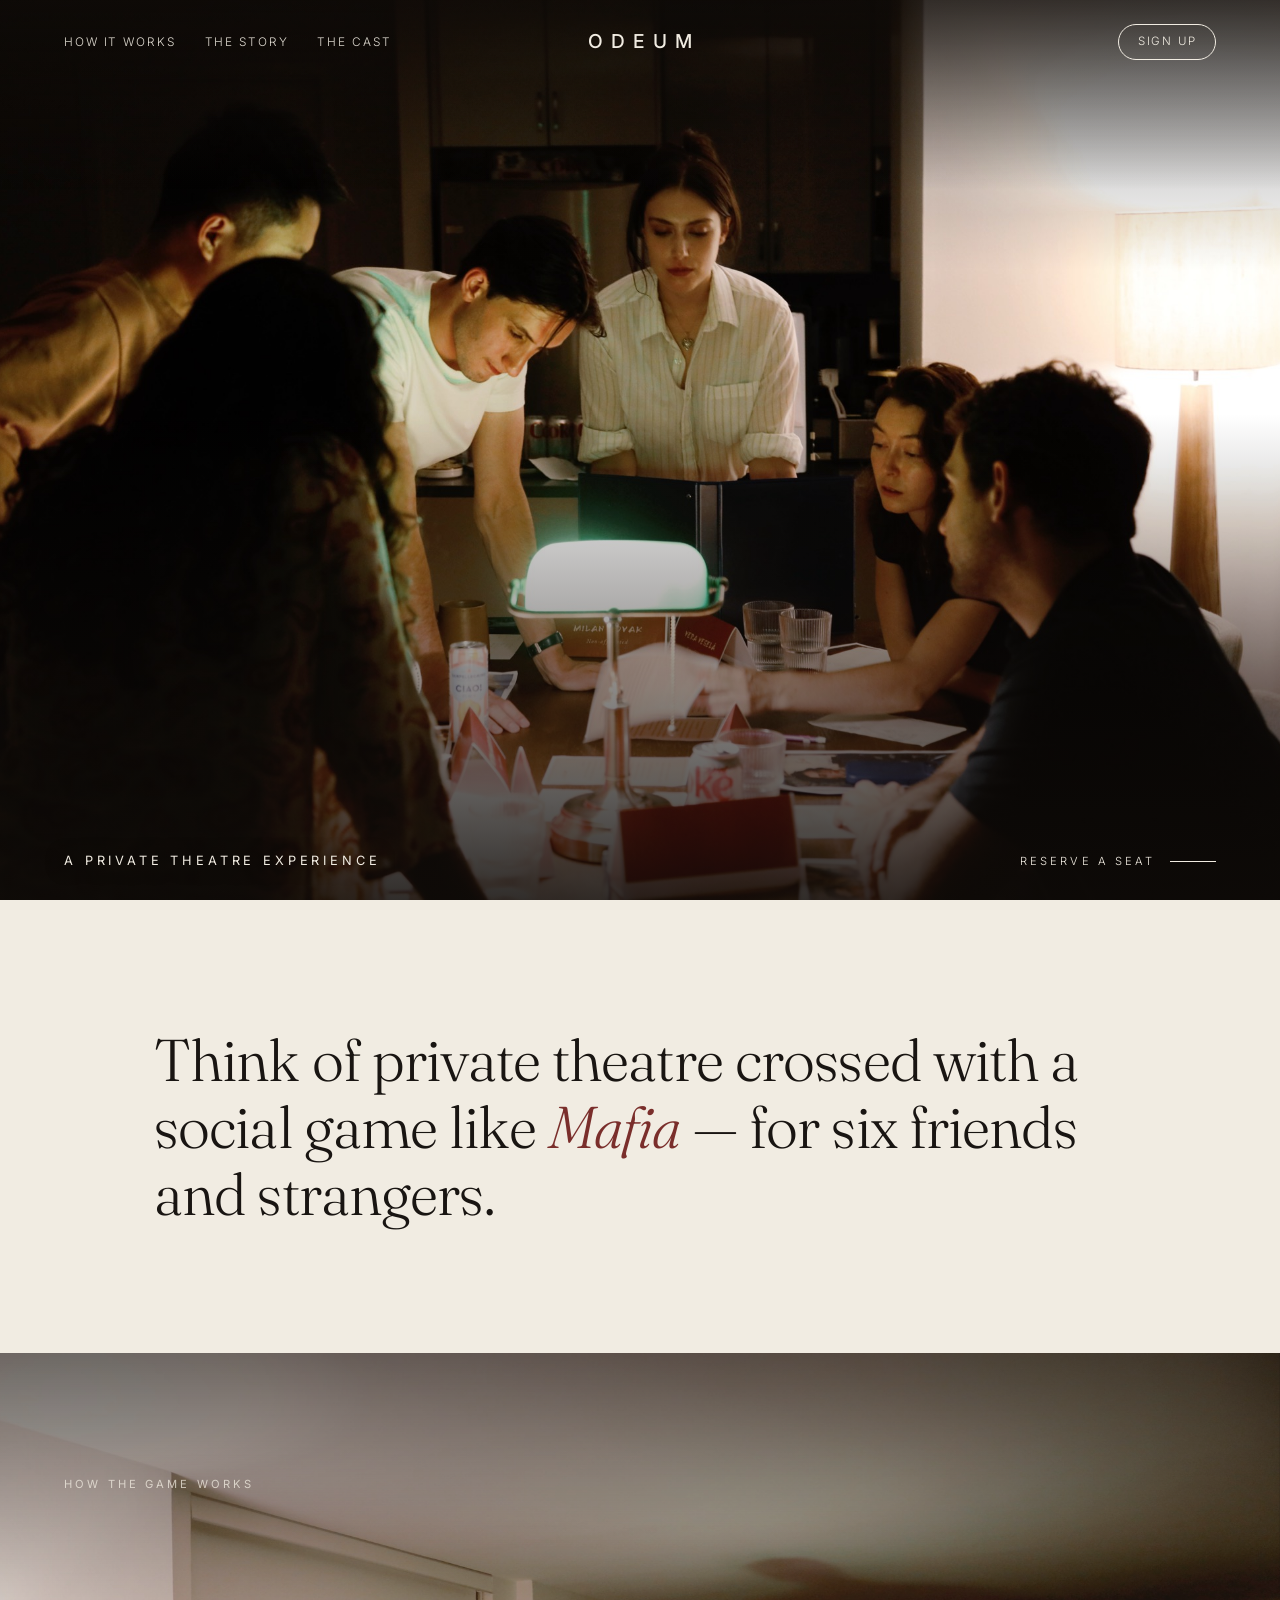
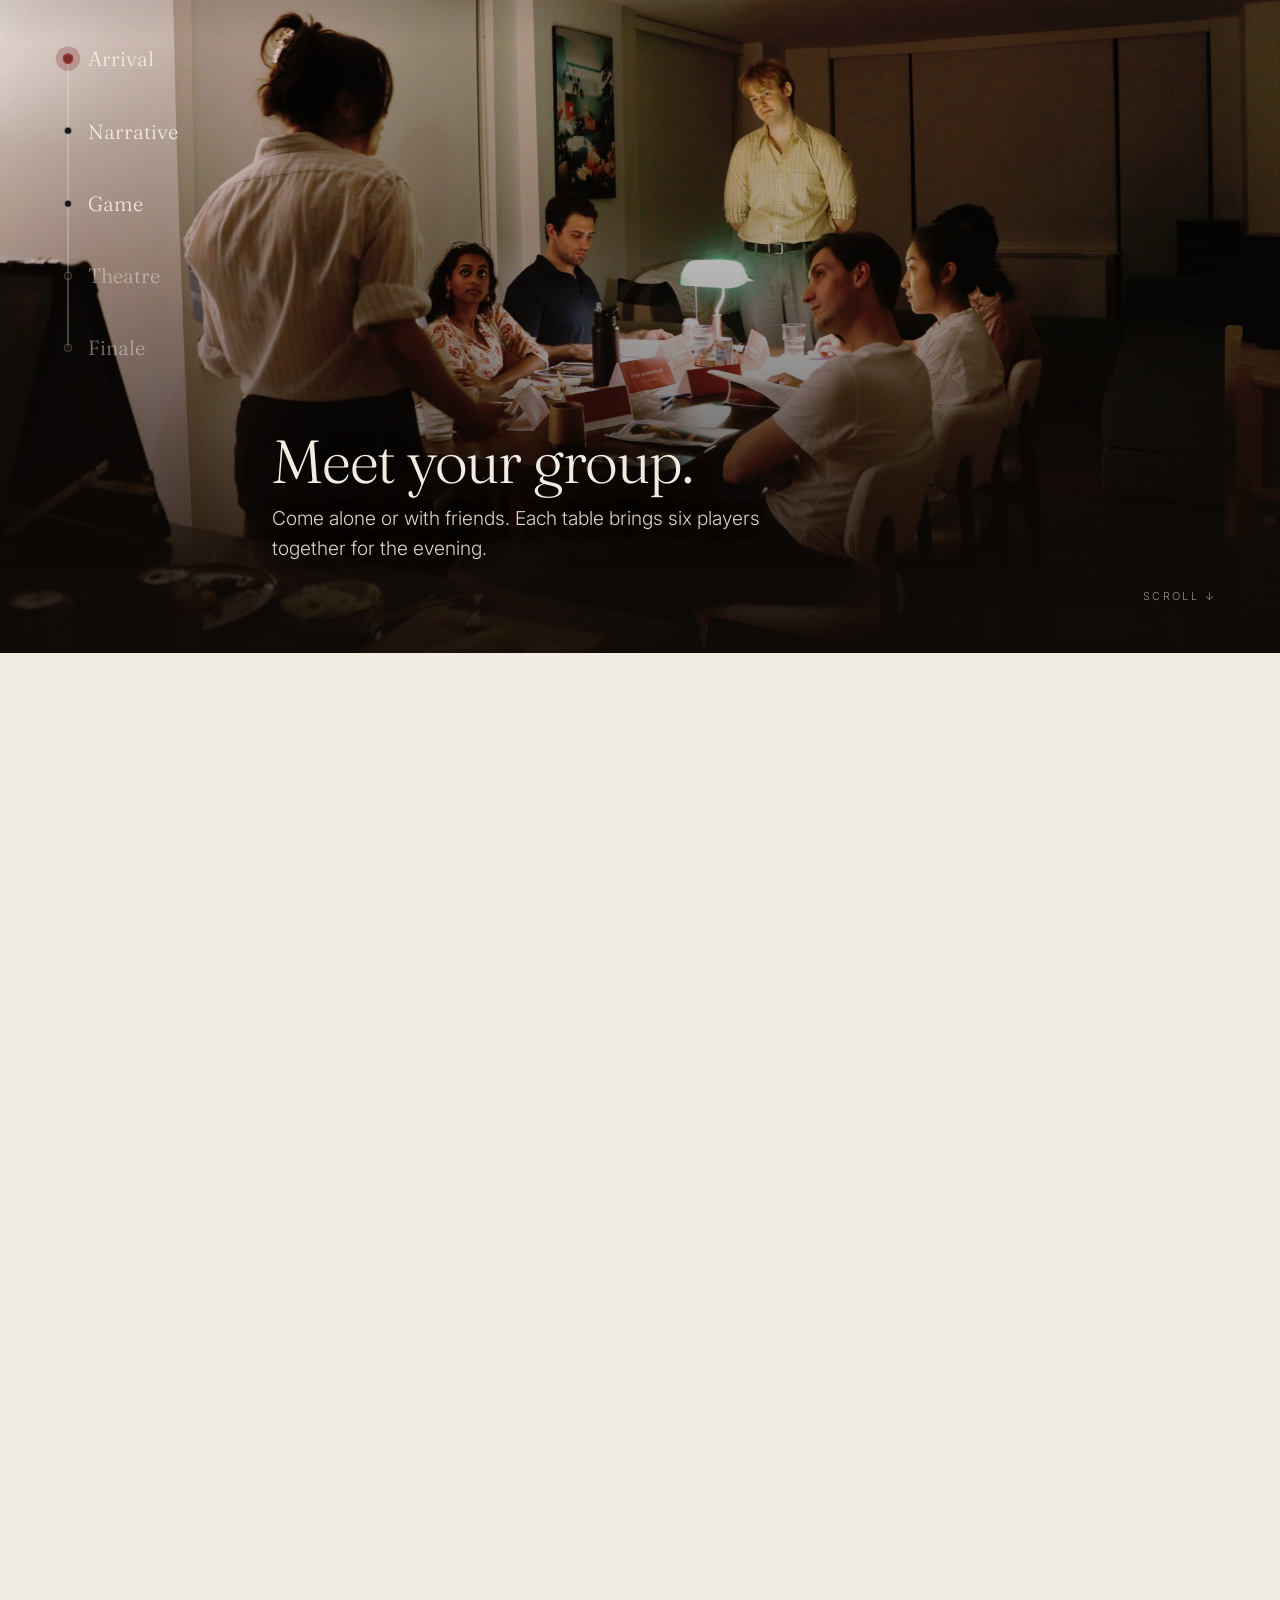
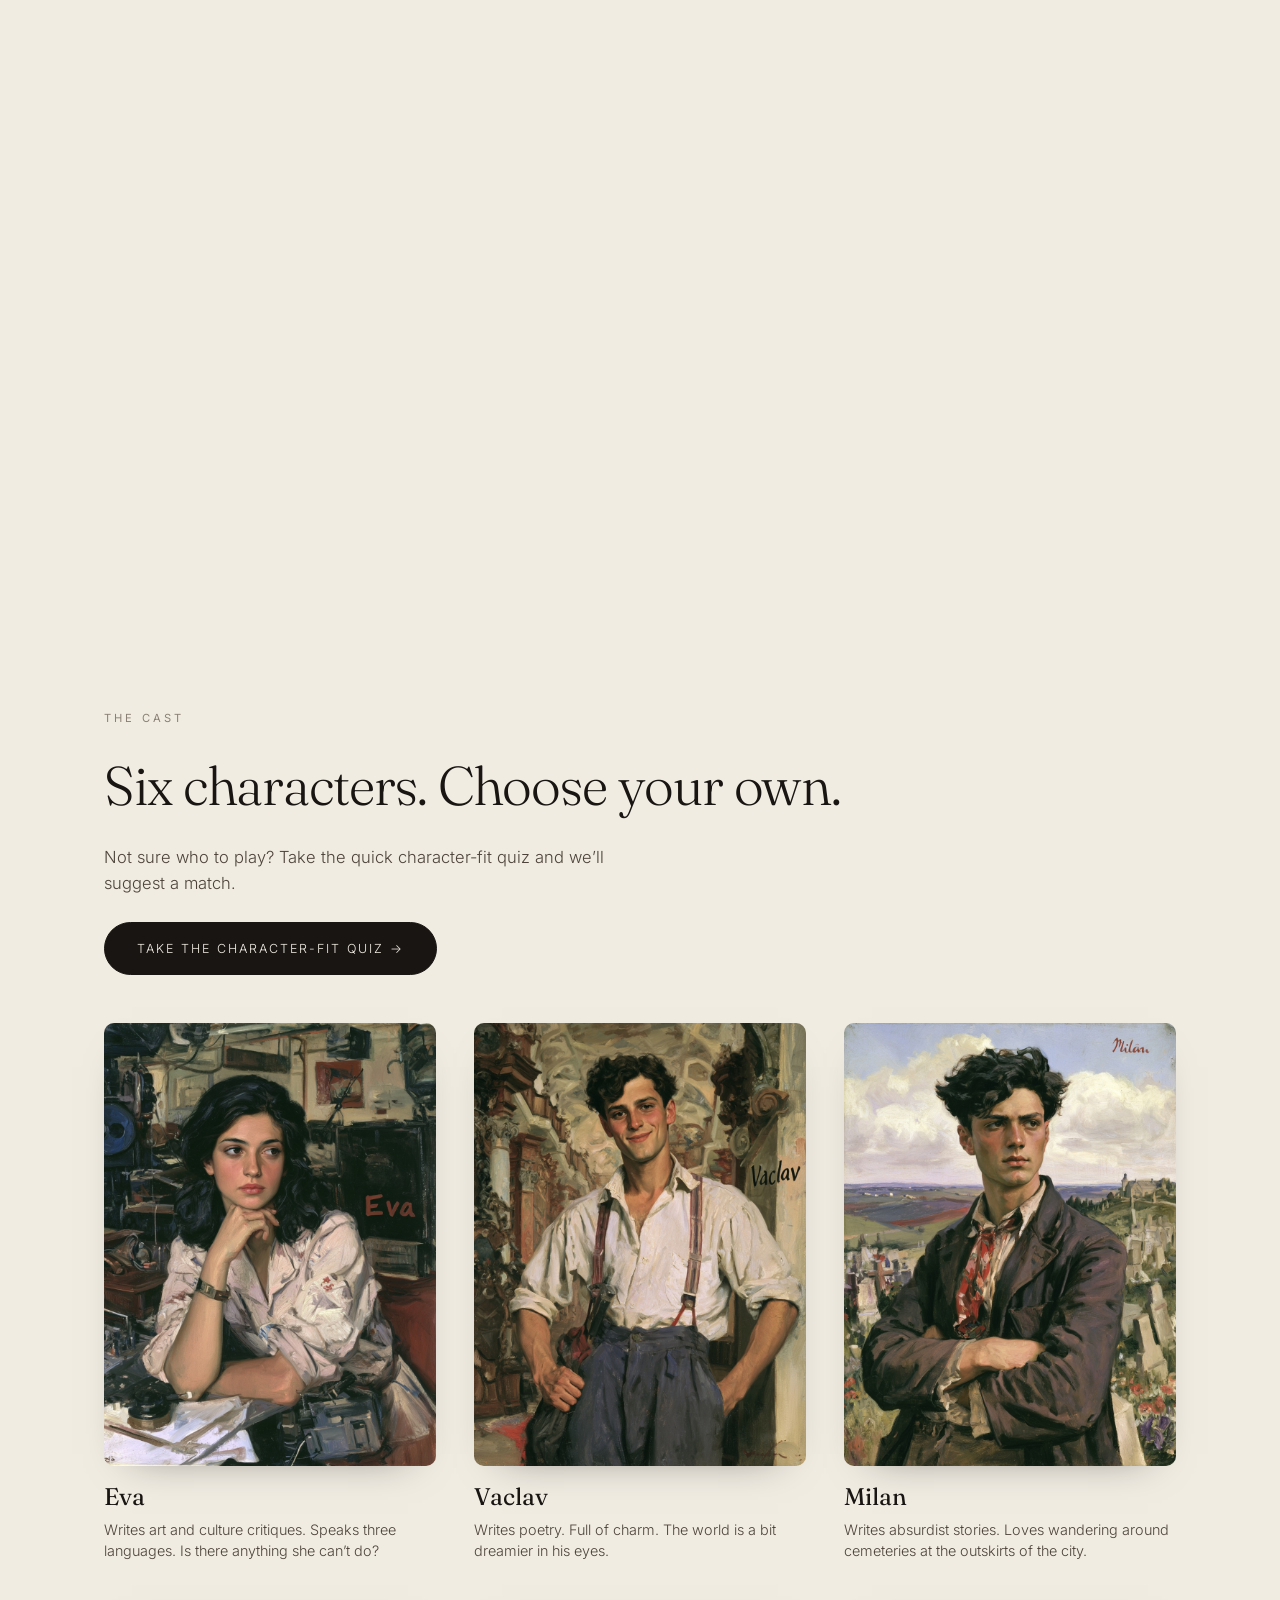
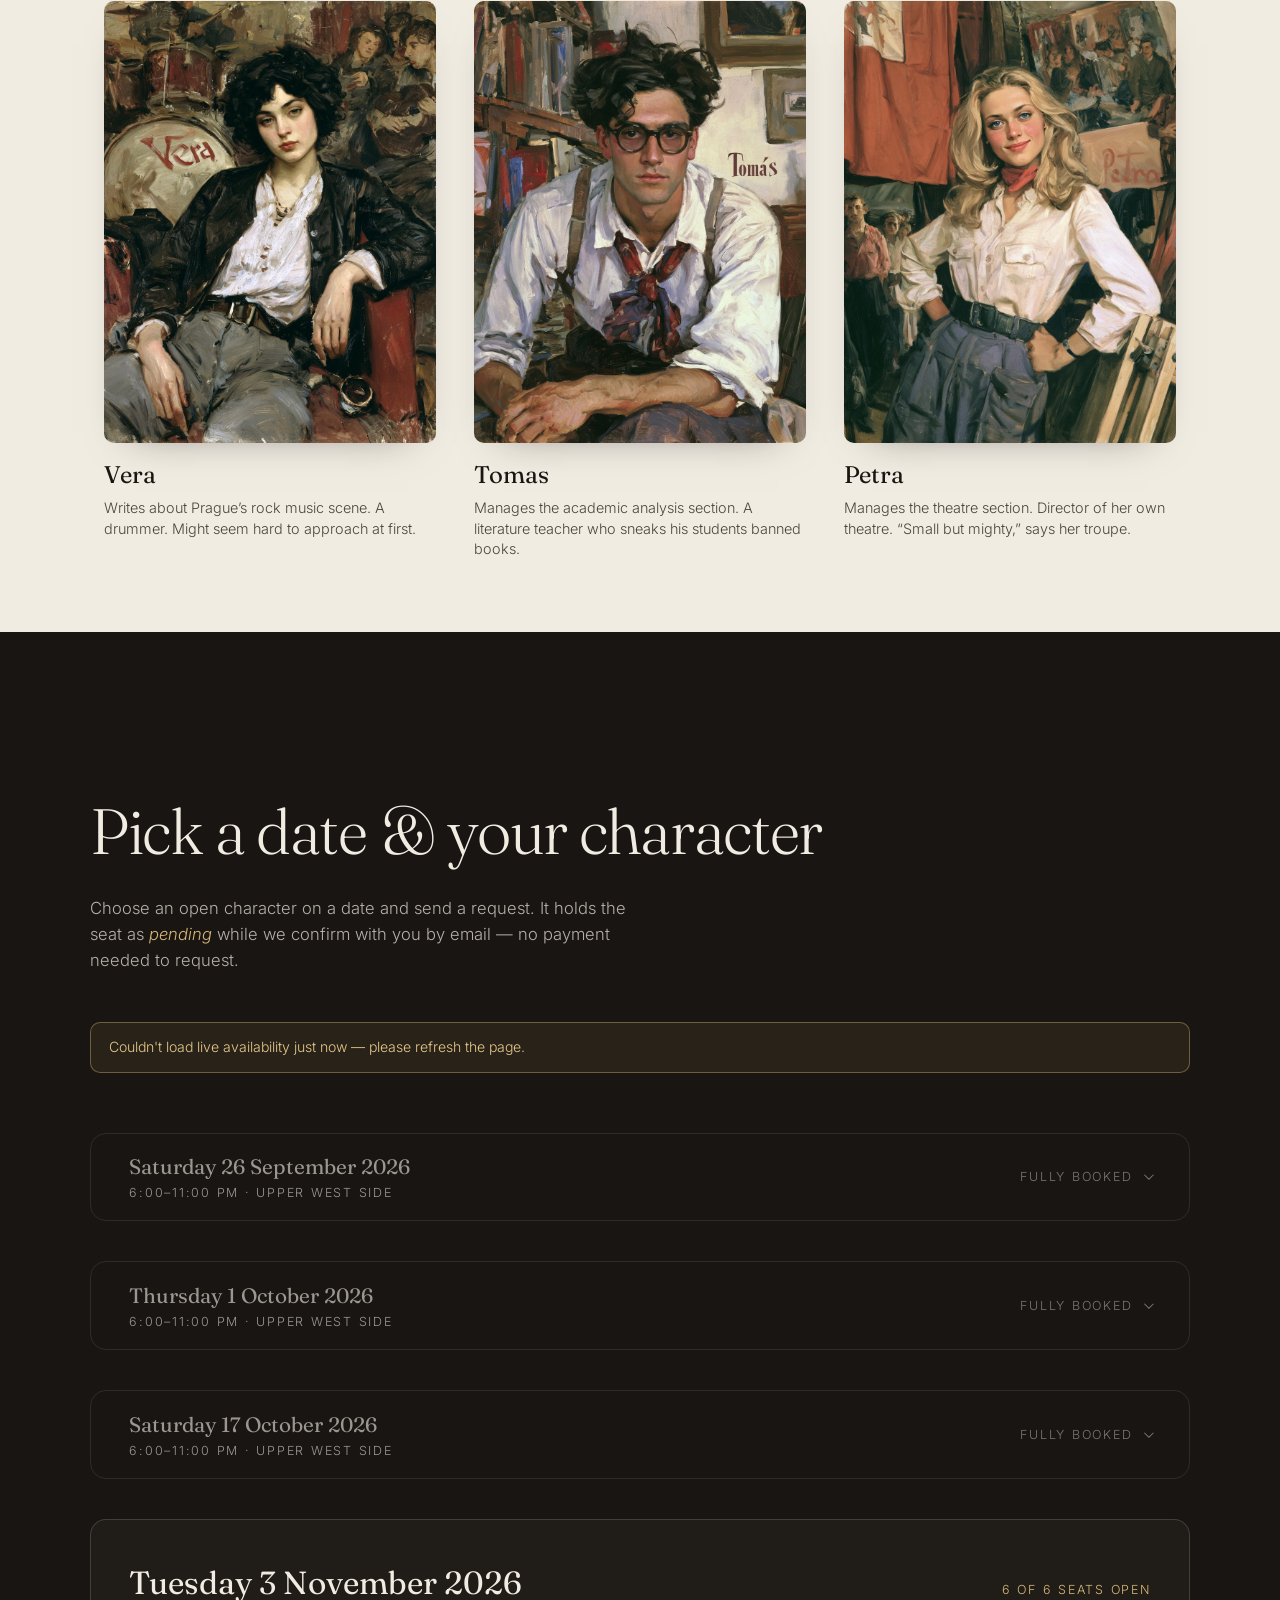
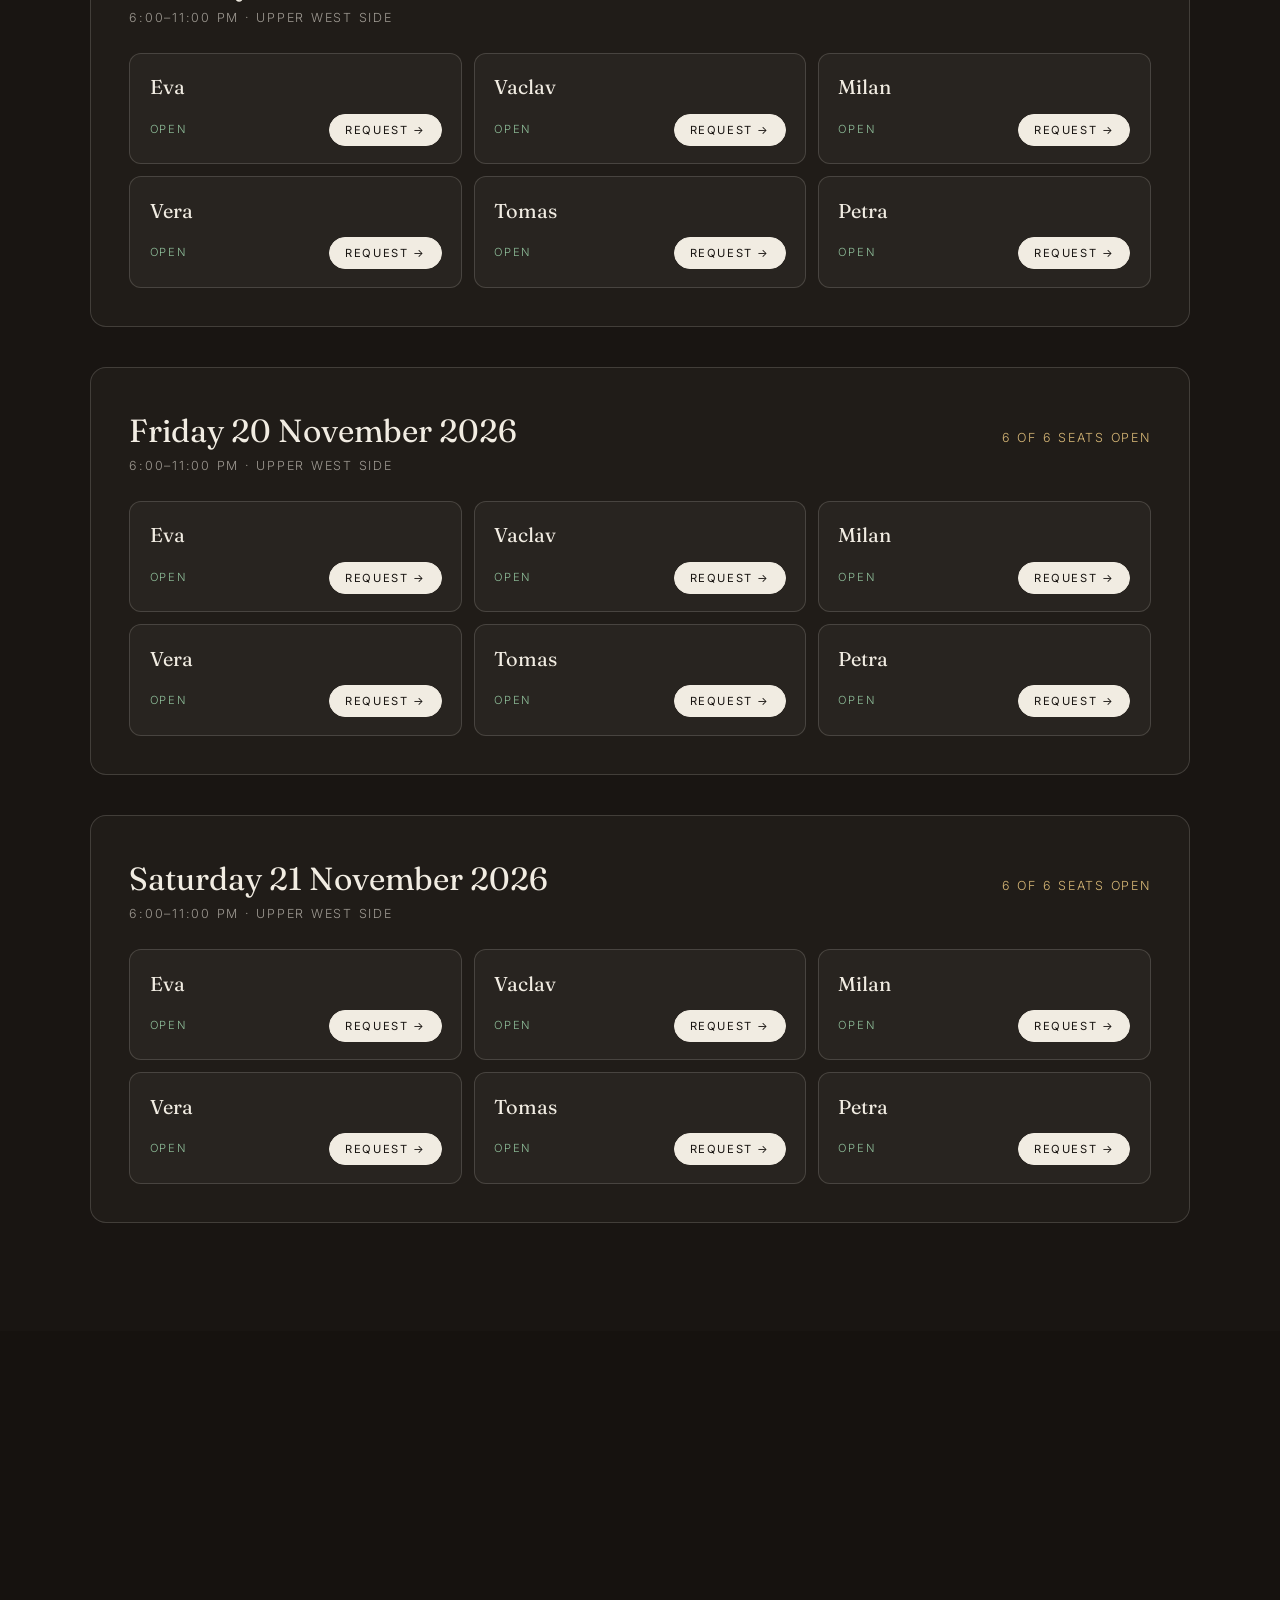
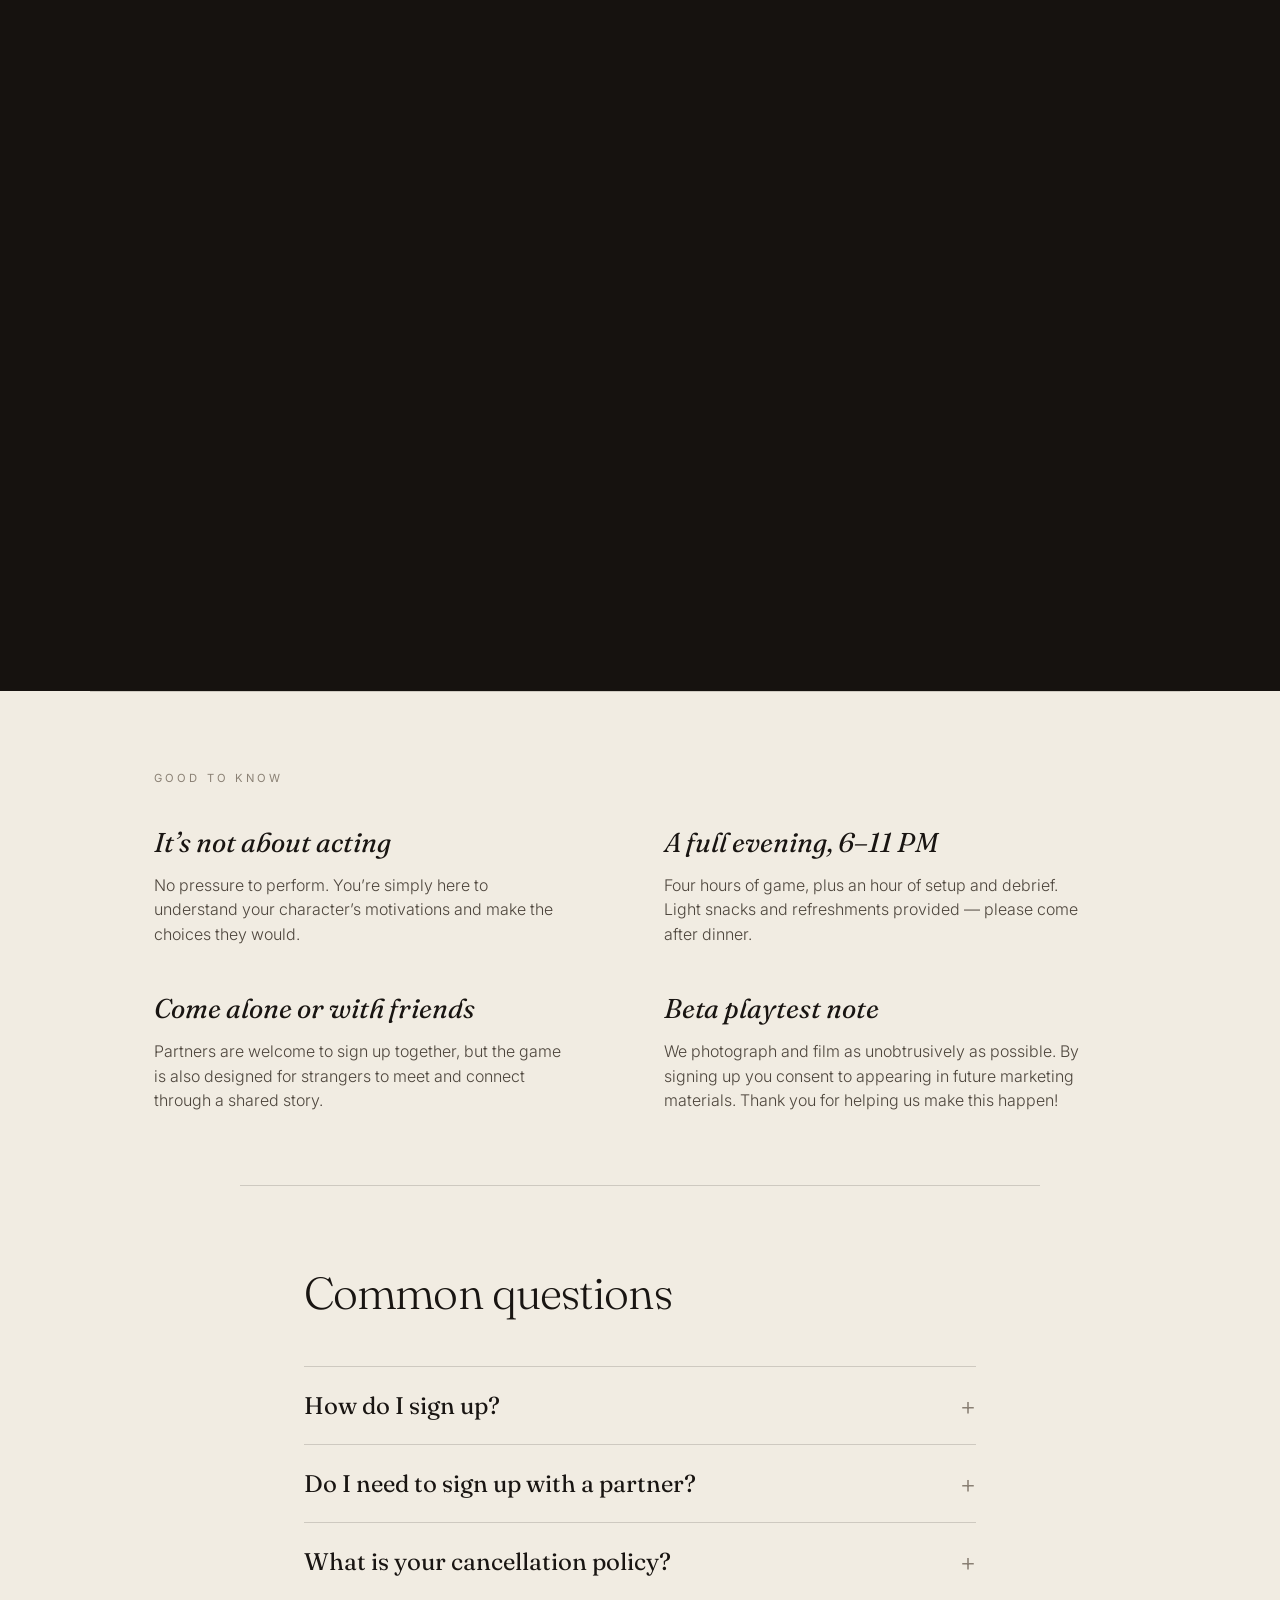
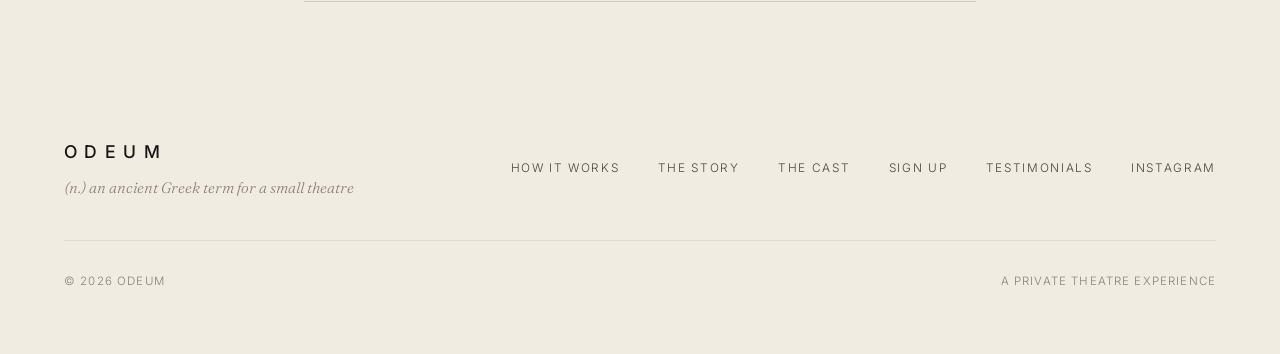
==== commit 37711a12: "Homepage signup modal: reword field to "How did you know us?" Co-Authored-By: Claude Opus 4.8 <norep" ====
--- a/index.html
+++ b/index.html
@@ -296,7 +296,7 @@
             <input type="tel" id="f-phone" name="phone" autocomplete="tel" required />
           </div>
           <div class="pfield">
-            <label for="f-rec">Who told you about us?</label>
+            <label for="f-rec">How did you know us?</label>
             <input type="text" id="f-rec" name="recommendedBy" required />
           </div>
           <button type="submit" class="pbtn pbtn--dark" id="submitBtn">Send my request</button>
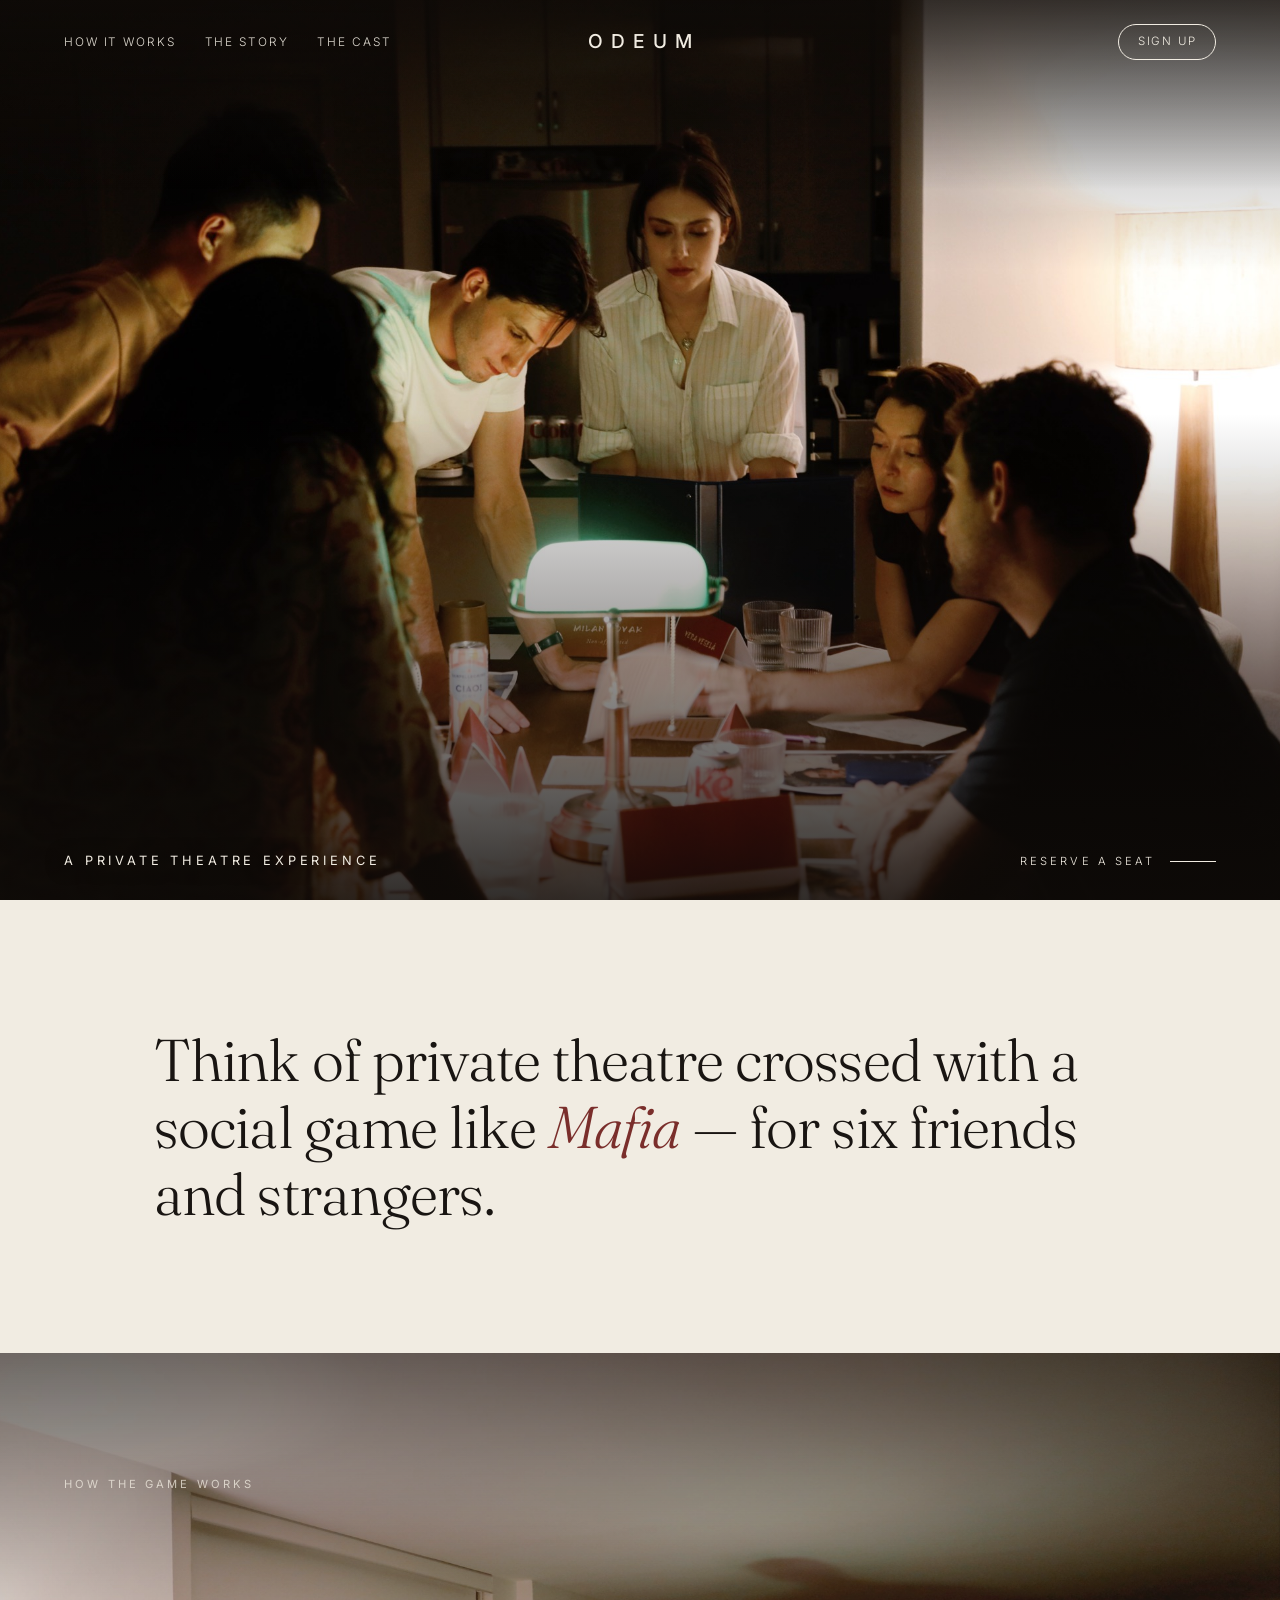
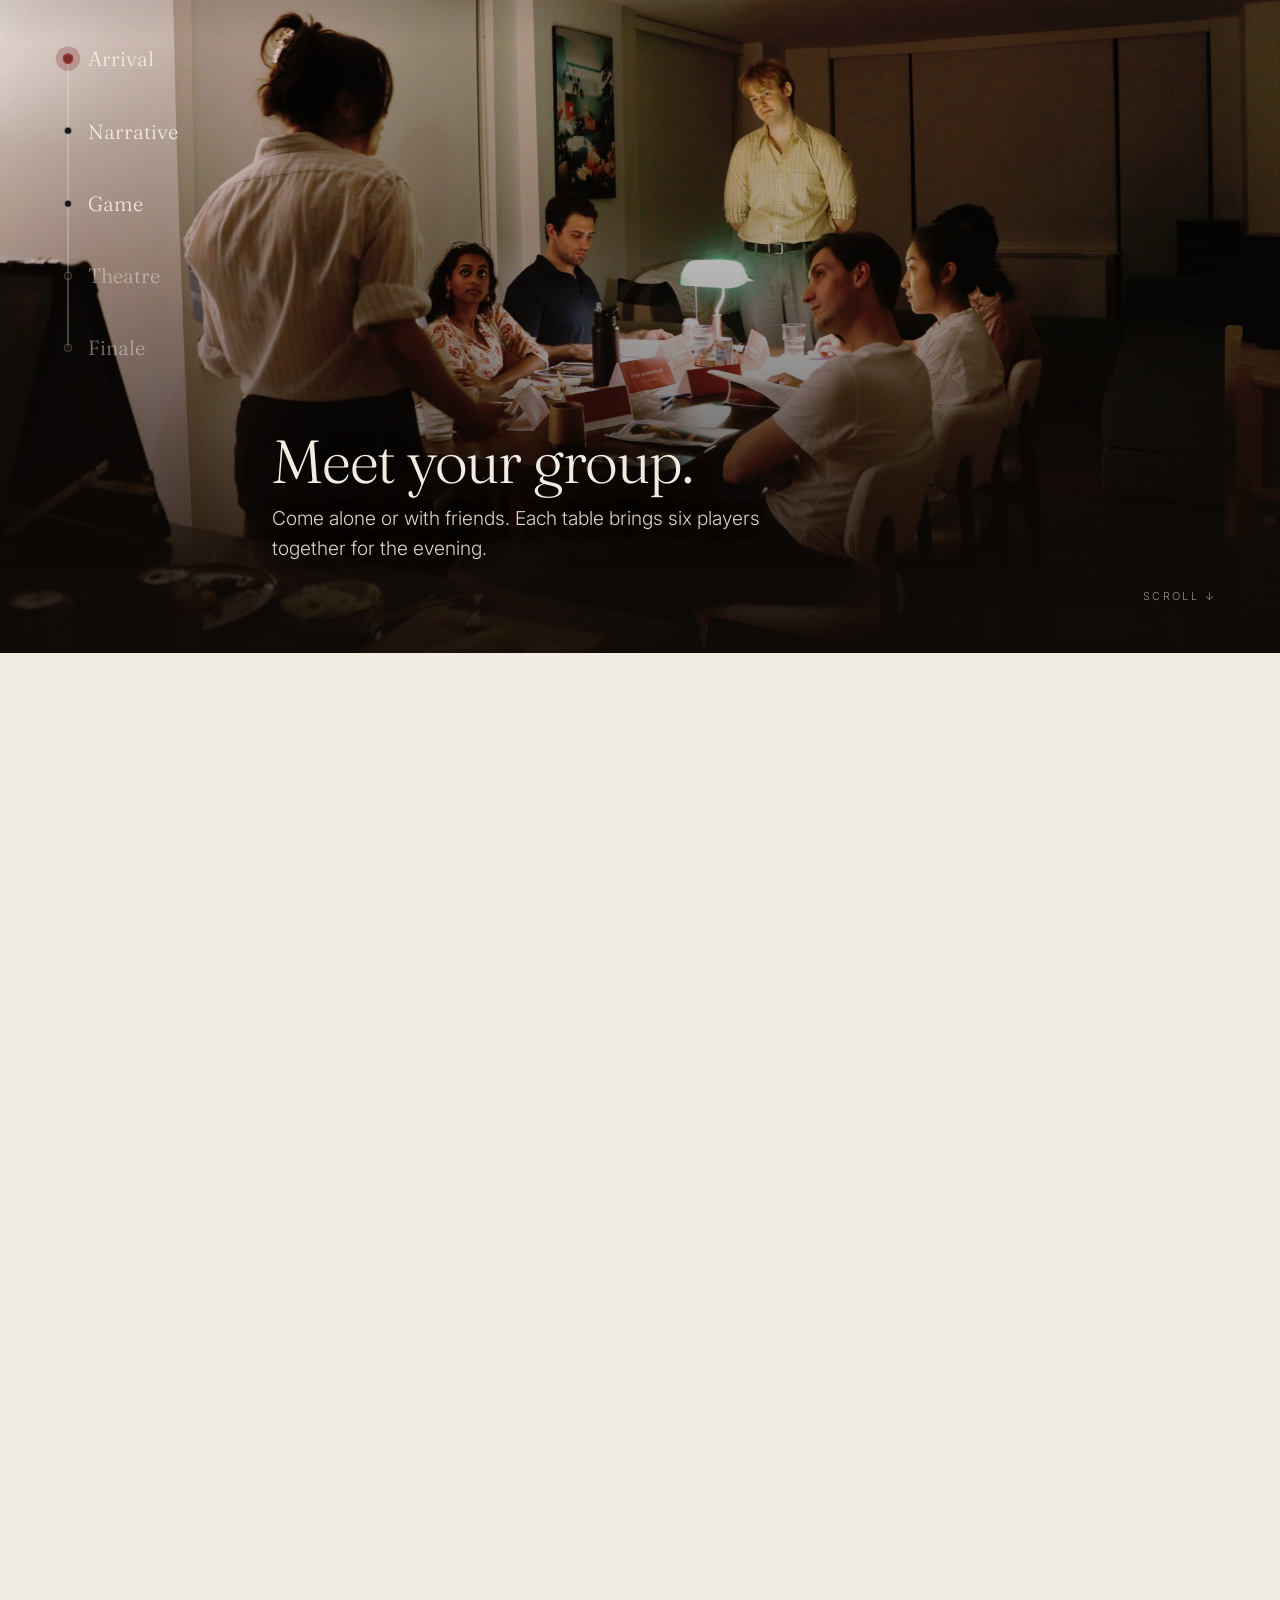
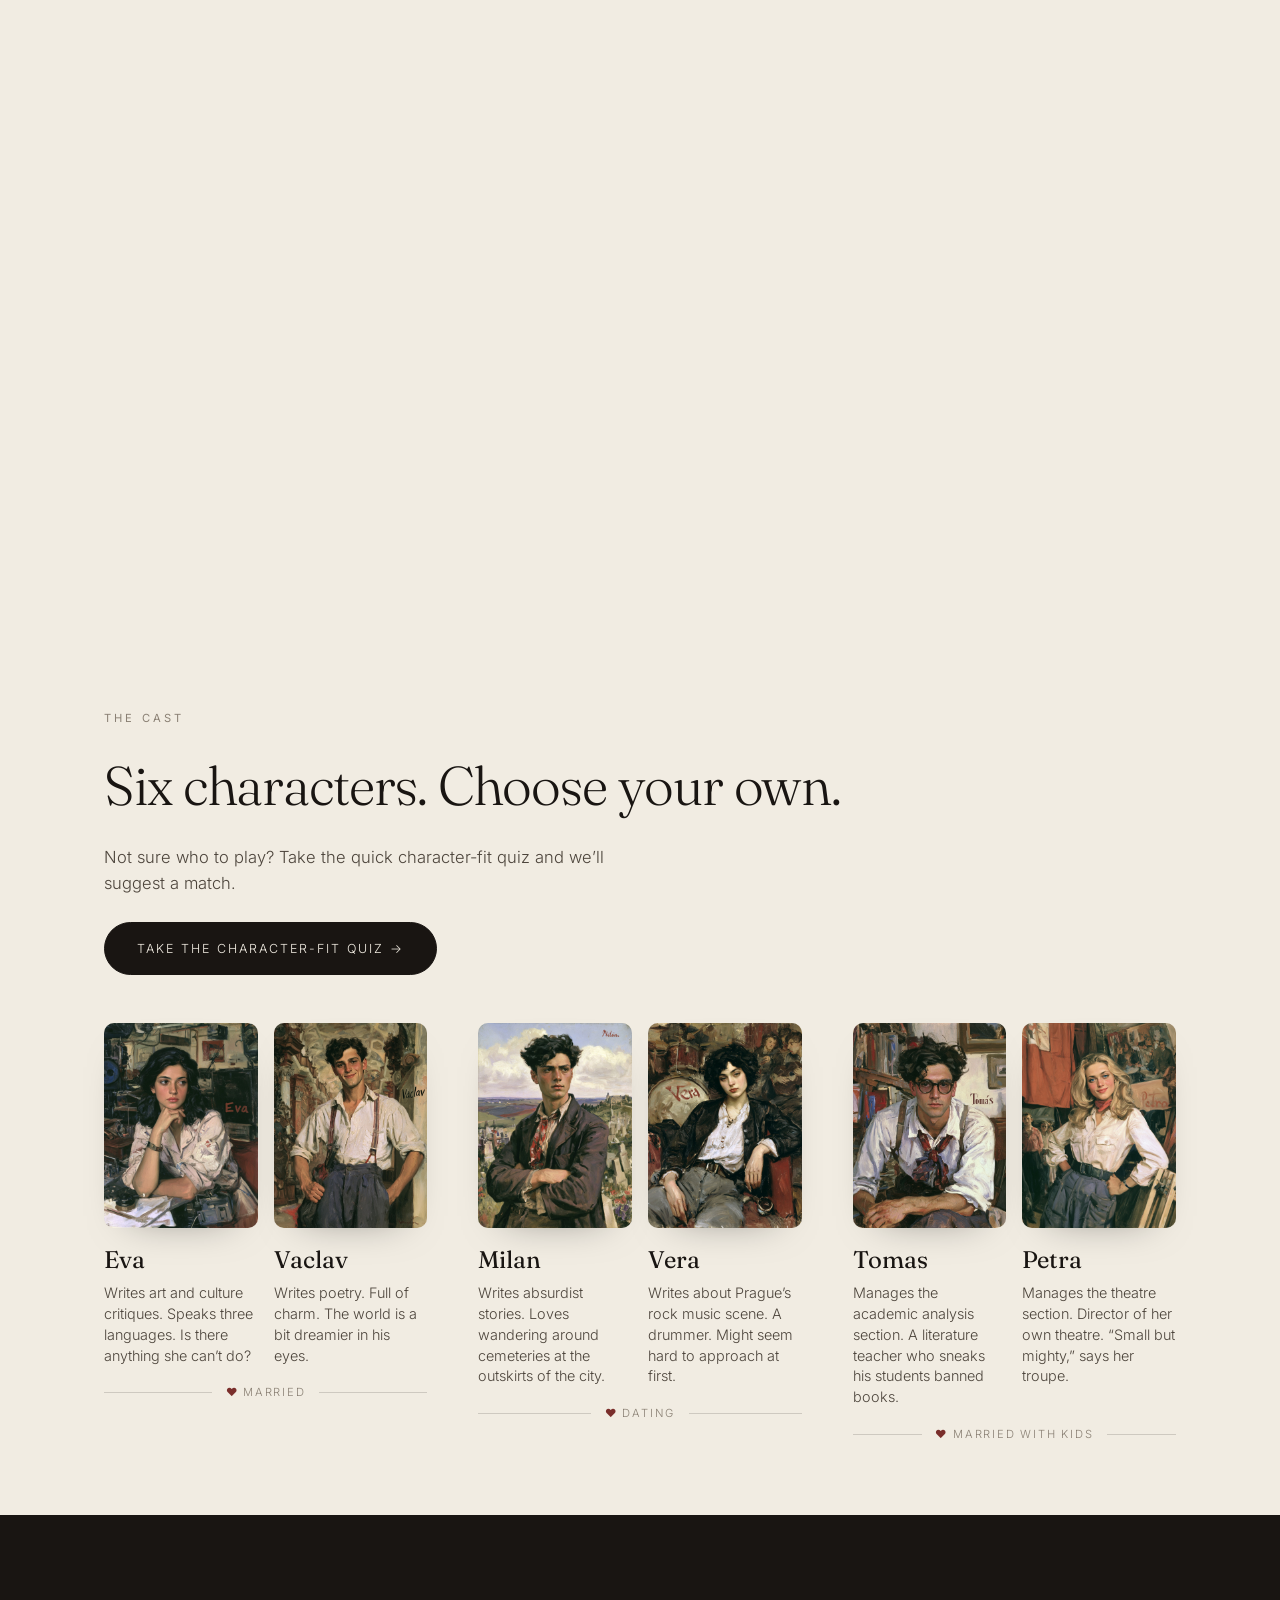
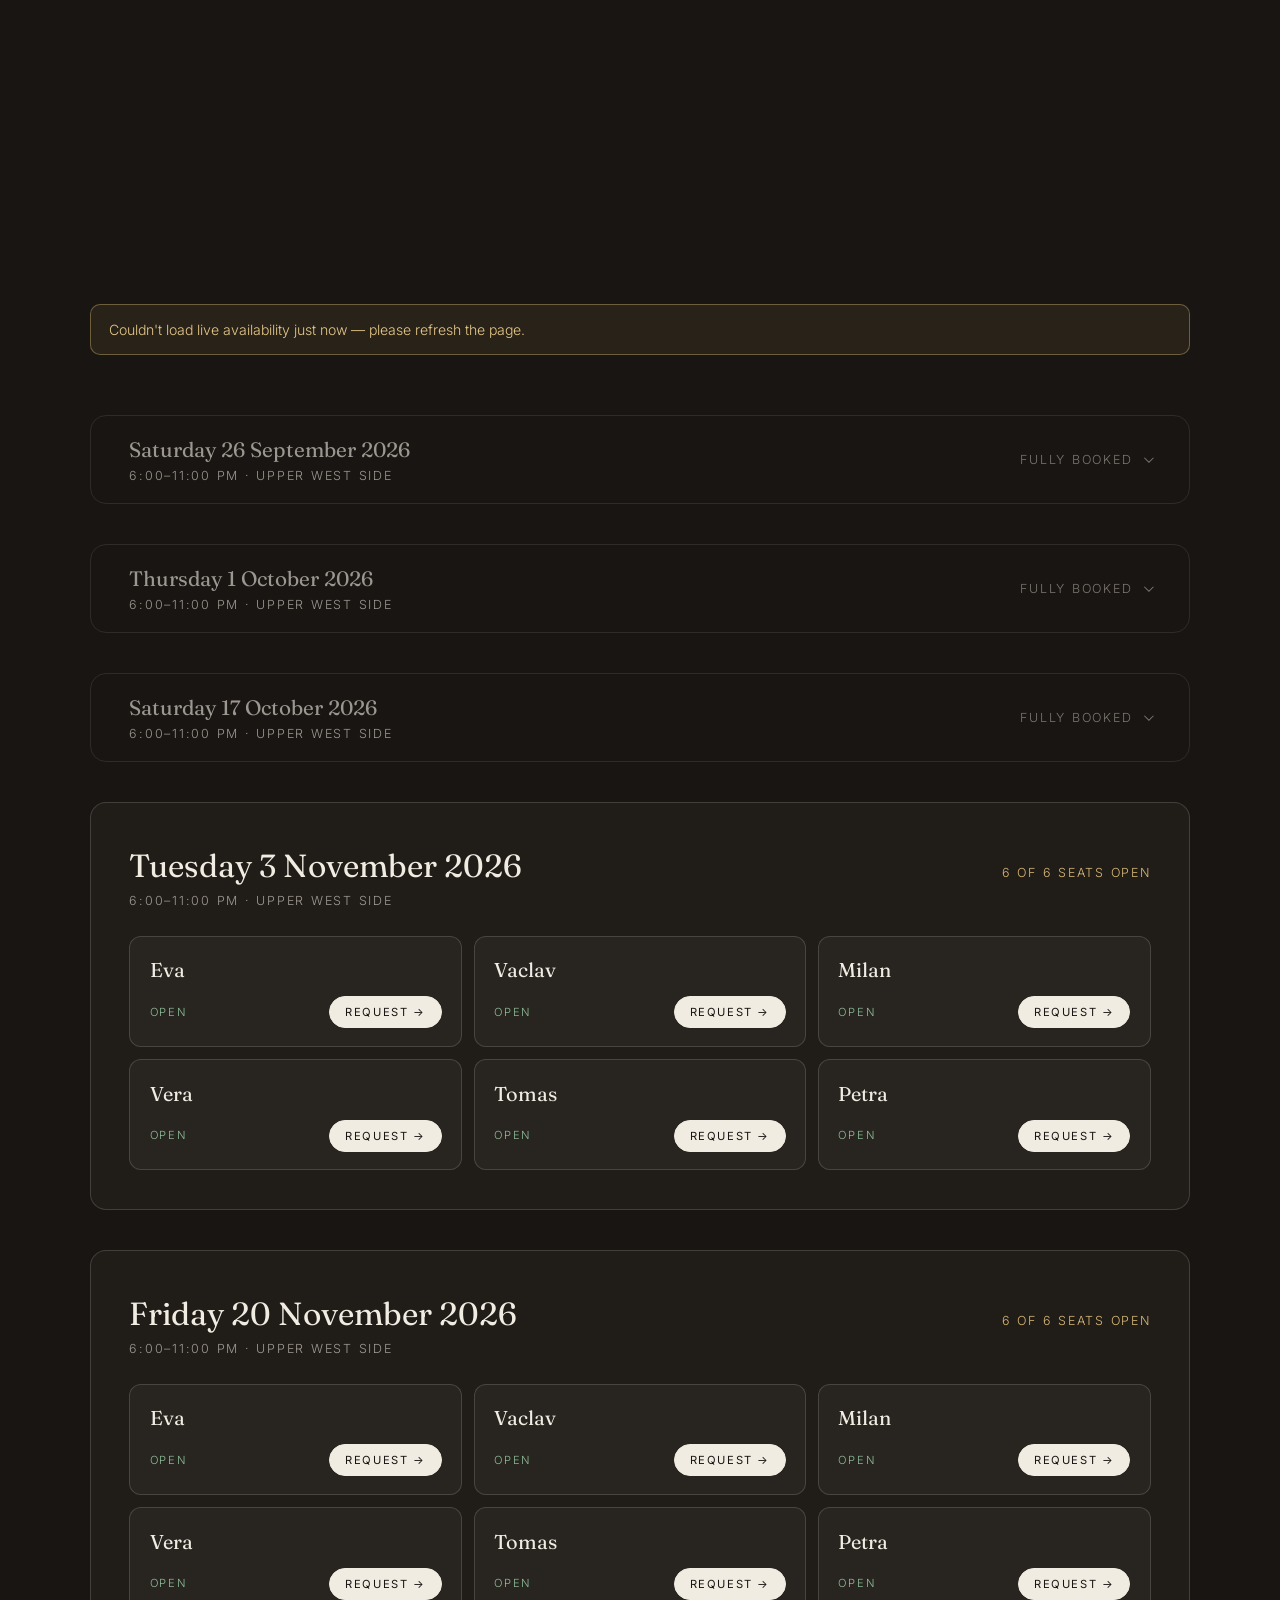
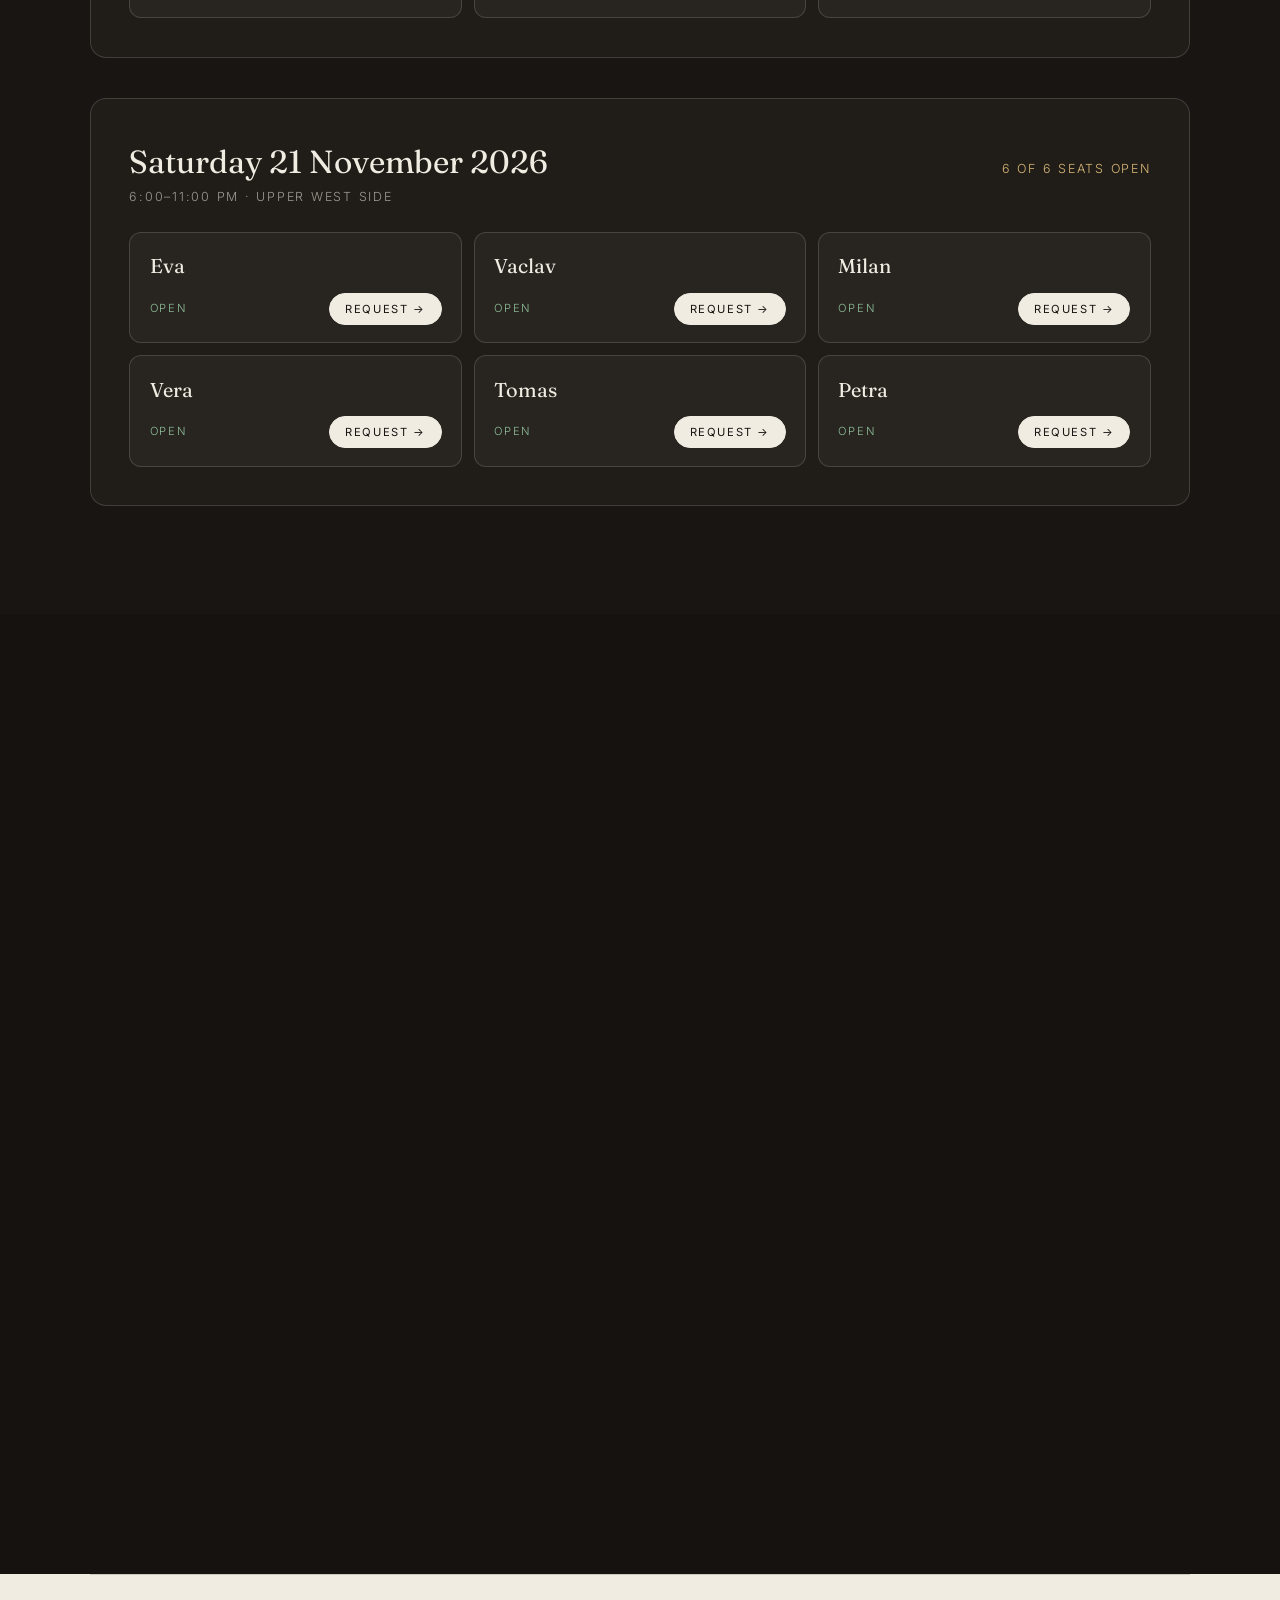
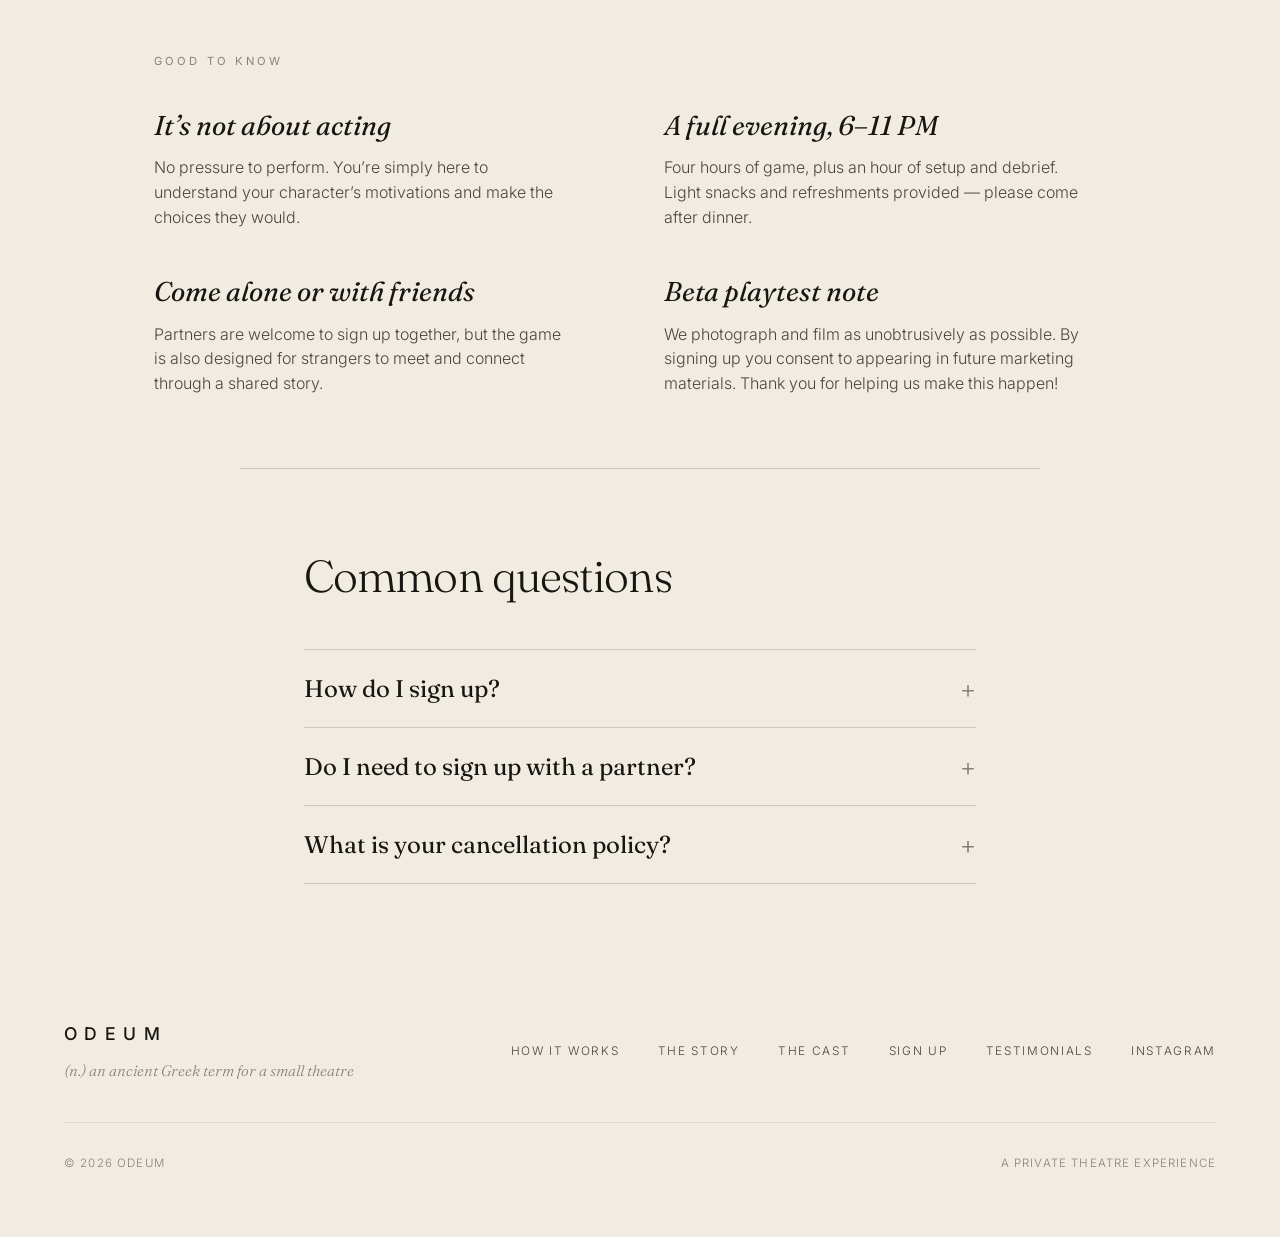
==== commit bcab8ade: "Homepage cast: group characters into couples with relationship labels (Married / Dating / Married wi" ====
--- a/index.html
+++ b/index.html
@@ -29,7 +29,7 @@
   <link rel="preconnect" href="https://fonts.gstatic.com" crossorigin />
   <link href="https://fonts.googleapis.com/css2?family=Fraunces:ital,opsz,wght@0,9..144,300;0,9..144,400;0,9..144,500;1,9..144,300;1,9..144,400&family=Inter:wght@300;400;500&display=swap" rel="stylesheet" />
 
-  <link rel="stylesheet" href="css/styles.css?v=31" />
+  <link rel="stylesheet" href="css/styles.css?v=32" />
 </head>
 <body>
   <!-- NAV -->
@@ -162,37 +162,52 @@
         <p class="scast__sub reveal">Not sure who to play? Take the quick character-fit quiz and we’ll suggest a match.</p>
         <a class="hbtn hbtn--dark scast__quiz reveal" href="quiz/">Take the character-fit quiz →</a>
       </div>
-      <div class="scast__grid">
-        <article class="scard reveal">
-          <div class="scard__art"><img src="images/prague/cast/eva.jpg" alt="Portrait of Eva" loading="lazy" /></div>
-          <h3 class="scard__name">Eva</h3>
-          <p class="scard__line">Writes art and culture critiques. Speaks three languages. Is there anything she can’t do?</p>
-        </article>
-        <article class="scard reveal">
-          <div class="scard__art"><img src="images/prague/cast/vaclav.jpg" alt="Portrait of Vaclav" loading="lazy" /></div>
-          <h3 class="scard__name">Vaclav</h3>
-          <p class="scard__line">Writes poetry. Full of charm. The world is a bit dreamier in his eyes.</p>
-        </article>
-        <article class="scard reveal">
-          <div class="scard__art"><img src="images/prague/cast/milan.jpg" alt="Portrait of Milan" loading="lazy" /></div>
-          <h3 class="scard__name">Milan</h3>
-          <p class="scard__line">Writes absurdist stories. Loves wandering around cemeteries at the outskirts of the city.</p>
-        </article>
-        <article class="scard reveal">
-          <div class="scard__art"><img src="images/prague/cast/vera.jpg" alt="Portrait of Vera" loading="lazy" /></div>
-          <h3 class="scard__name">Vera</h3>
-          <p class="scard__line">Writes about Prague’s rock music scene. A drummer. Might seem hard to approach at first.</p>
-        </article>
-        <article class="scard reveal">
-          <div class="scard__art"><img src="images/prague/cast/tomas.jpg" alt="Portrait of Tomas" loading="lazy" /></div>
-          <h3 class="scard__name">Tomas</h3>
-          <p class="scard__line">Manages the academic analysis section. A literature teacher who sneaks his students banned books.</p>
-        </article>
-        <article class="scard reveal">
-          <div class="scard__art"><img src="images/prague/cast/petra.jpg" alt="Portrait of Petra" loading="lazy" /></div>
-          <h3 class="scard__name">Petra</h3>
-          <p class="scard__line">Manages the theatre section. Director of her own theatre. “Small but mighty,” says her troupe.</p>
-        </article>
+      <div class="scast__couples">
+        <div class="scouple reveal">
+          <div class="scouple__row">
+            <article class="scard">
+              <div class="scard__art"><img src="images/prague/cast/eva.jpg" alt="Portrait of Eva" loading="lazy" /></div>
+              <h3 class="scard__name">Eva</h3>
+              <p class="scard__line">Writes art and culture critiques. Speaks three languages. Is there anything she can’t do?</p>
+            </article>
+            <article class="scard">
+              <div class="scard__art"><img src="images/prague/cast/vaclav.jpg" alt="Portrait of Vaclav" loading="lazy" /></div>
+              <h3 class="scard__name">Vaclav</h3>
+              <p class="scard__line">Writes poetry. Full of charm. The world is a bit dreamier in his eyes.</p>
+            </article>
+          </div>
+          <div class="scouple__bond"><span class="scouple__label"><span class="scouple__heart">♥</span> Married</span></div>
+        </div>
+        <div class="scouple reveal">
+          <div class="scouple__row">
+            <article class="scard">
+              <div class="scard__art"><img src="images/prague/cast/milan.jpg" alt="Portrait of Milan" loading="lazy" /></div>
+              <h3 class="scard__name">Milan</h3>
+              <p class="scard__line">Writes absurdist stories. Loves wandering around cemeteries at the outskirts of the city.</p>
+            </article>
+            <article class="scard">
+              <div class="scard__art"><img src="images/prague/cast/vera.jpg" alt="Portrait of Vera" loading="lazy" /></div>
+              <h3 class="scard__name">Vera</h3>
+              <p class="scard__line">Writes about Prague’s rock music scene. A drummer. Might seem hard to approach at first.</p>
+            </article>
+          </div>
+          <div class="scouple__bond"><span class="scouple__label"><span class="scouple__heart">♥</span> Dating</span></div>
+        </div>
+        <div class="scouple reveal">
+          <div class="scouple__row">
+            <article class="scard">
+              <div class="scard__art"><img src="images/prague/cast/tomas.jpg" alt="Portrait of Tomas" loading="lazy" /></div>
+              <h3 class="scard__name">Tomas</h3>
+              <p class="scard__line">Manages the academic analysis section. A literature teacher who sneaks his students banned books.</p>
+            </article>
+            <article class="scard">
+              <div class="scard__art"><img src="images/prague/cast/petra.jpg" alt="Portrait of Petra" loading="lazy" /></div>
+              <h3 class="scard__name">Petra</h3>
+              <p class="scard__line">Manages the theatre section. Director of her own theatre. “Small but mighty,” says her troupe.</p>
+            </article>
+          </div>
+          <div class="scouple__bond"><span class="scouple__label"><span class="scouple__heart">♥</span> Married with kids</span></div>
+        </div>
       </div>
     </section>
 
--- a/css/styles.css
+++ b/css/styles.css
@@ -902,3 +902,13 @@
 .nowplaying__title { font-family: var(--serif); font-weight: 300; font-size: clamp(2.8rem, 8vw, 5.4rem); line-height: 0.98; letter-spacing: -0.02em; margin: 1rem 0 0.6rem; }
 .nowplaying__sub { font-size: 0.82rem; letter-spacing: 0.24em; text-transform: uppercase; color: var(--ink-faint); }
 .nowplaying + .sstory { padding-top: clamp(1.5rem, 4vh, 2.5rem); }
+
+/* Cast grouped into couples with relationship labels (homepage) */
+.scast__couples { display: flex; flex-wrap: wrap; justify-content: center; gap: clamp(1.8rem, 4vw, 3.2rem); margin-top: clamp(2rem, 5vw, 3rem); }
+.scouple { flex: 1 1 320px; max-width: 440px; display: flex; flex-direction: column; }
+.scouple__row { display: flex; gap: clamp(0.6rem, 1.4vw, 1rem); }
+.scouple__row .scard { flex: 1 1 0; min-width: 0; }
+.scouple__bond { display: flex; align-items: center; gap: 0.85rem; margin-top: 1.1rem; }
+.scouple__bond::before, .scouple__bond::after { content: ""; flex: 1; height: 1px; background: var(--line); }
+.scouple__label { font-size: 0.7rem; letter-spacing: 0.16em; text-transform: uppercase; color: var(--ink-faint); white-space: nowrap; }
+.scouple__heart { color: var(--wine); }
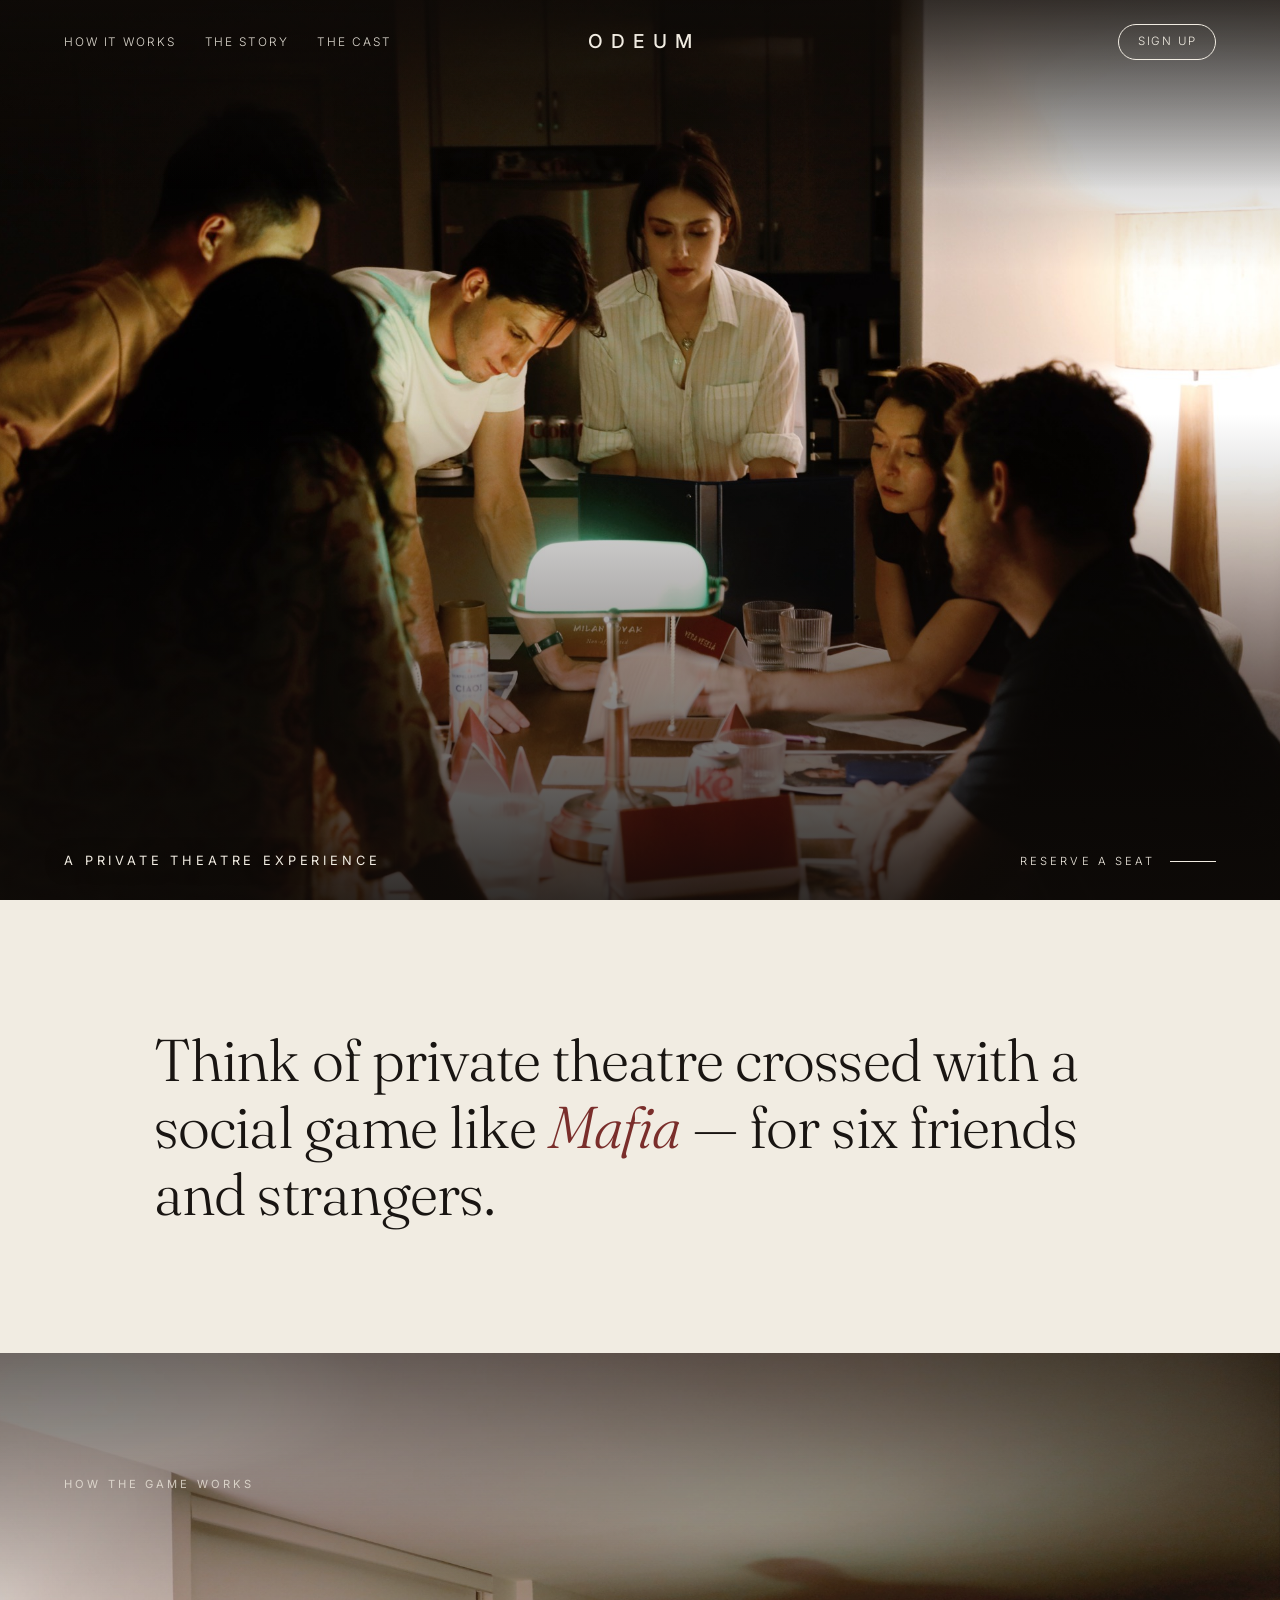
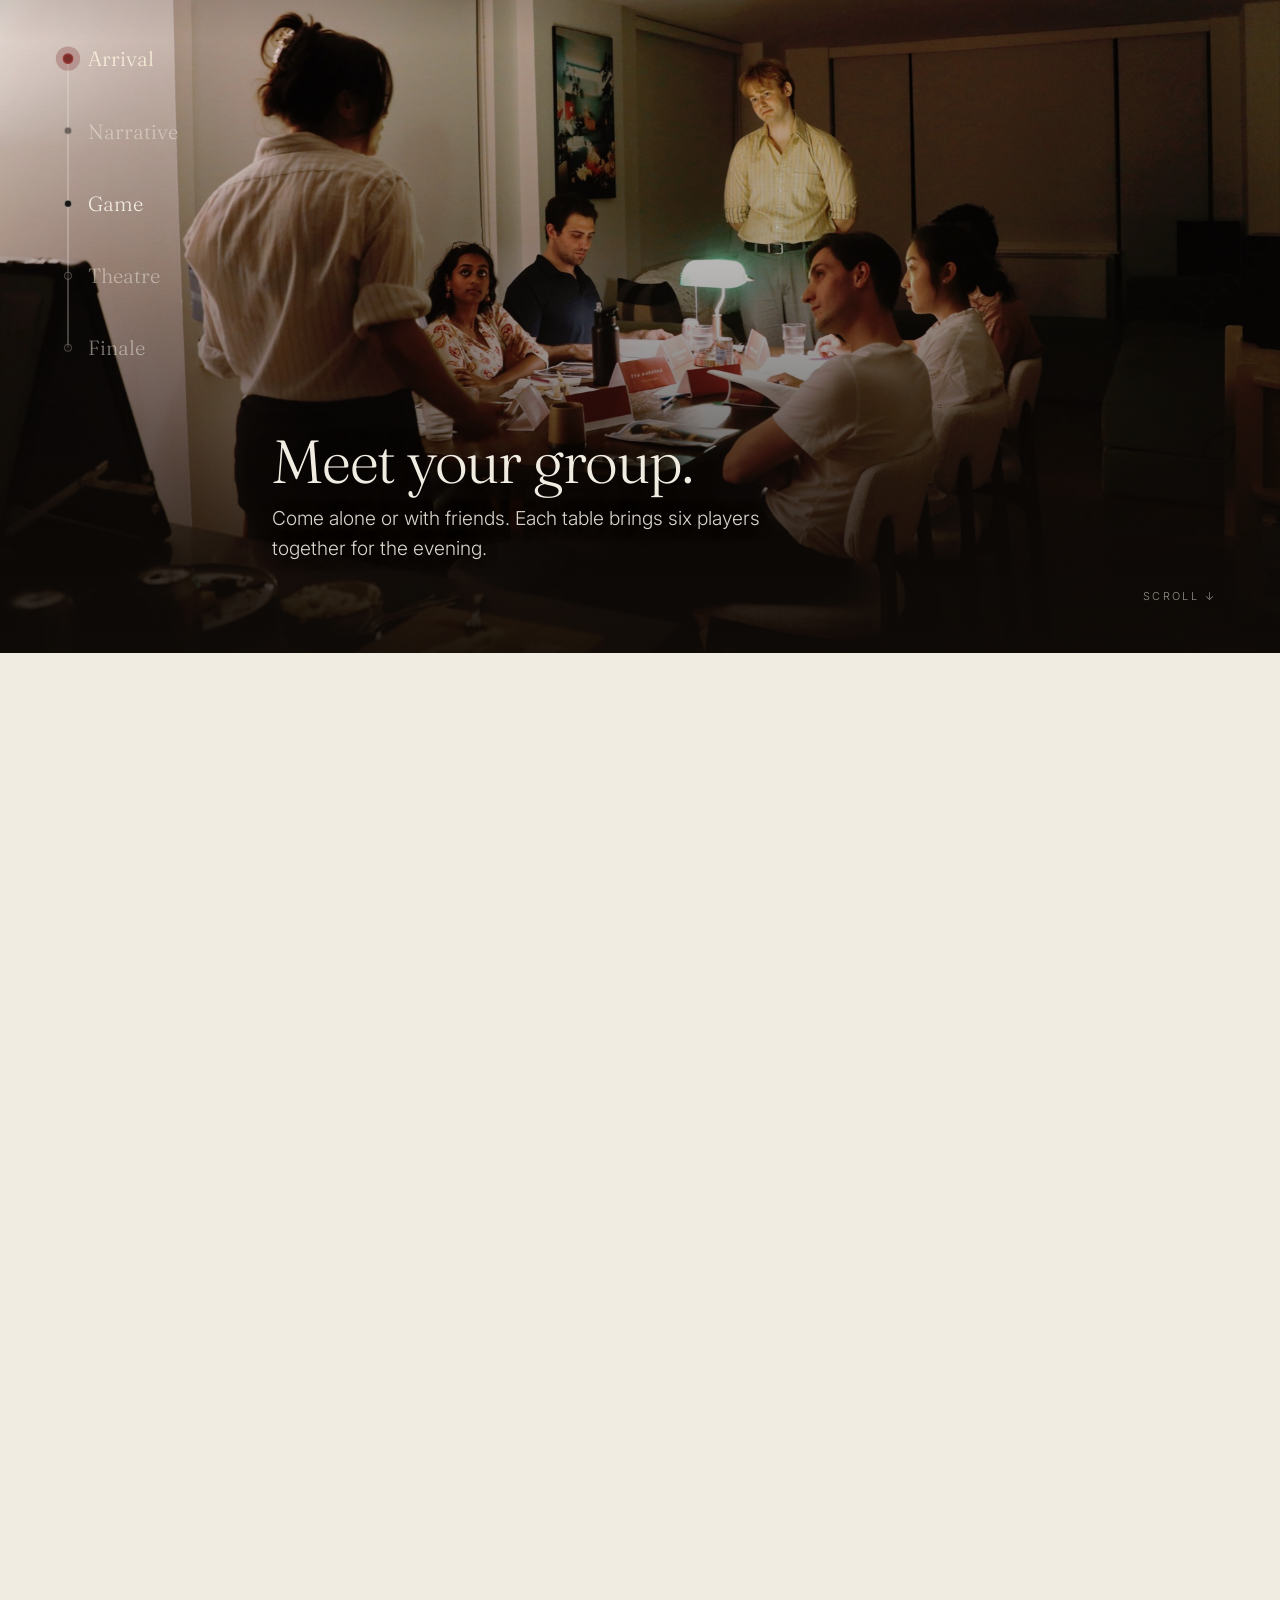
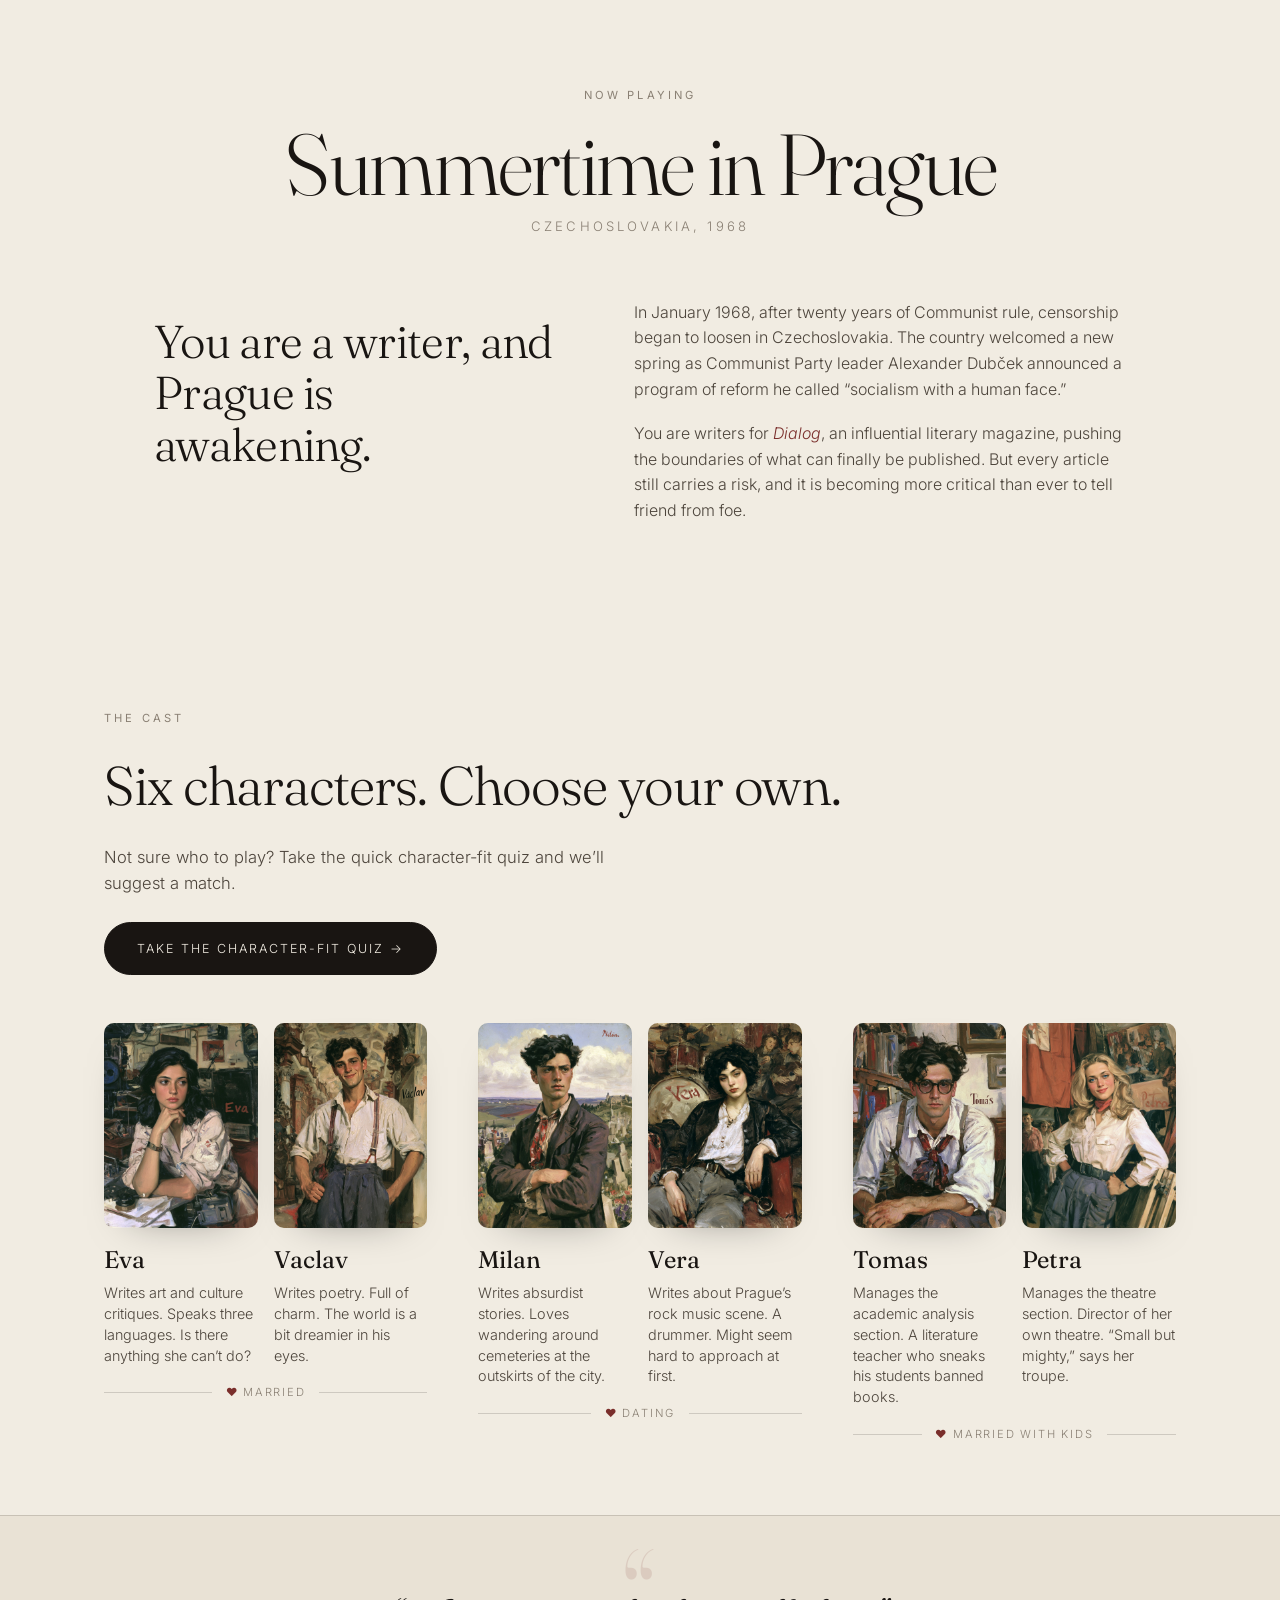
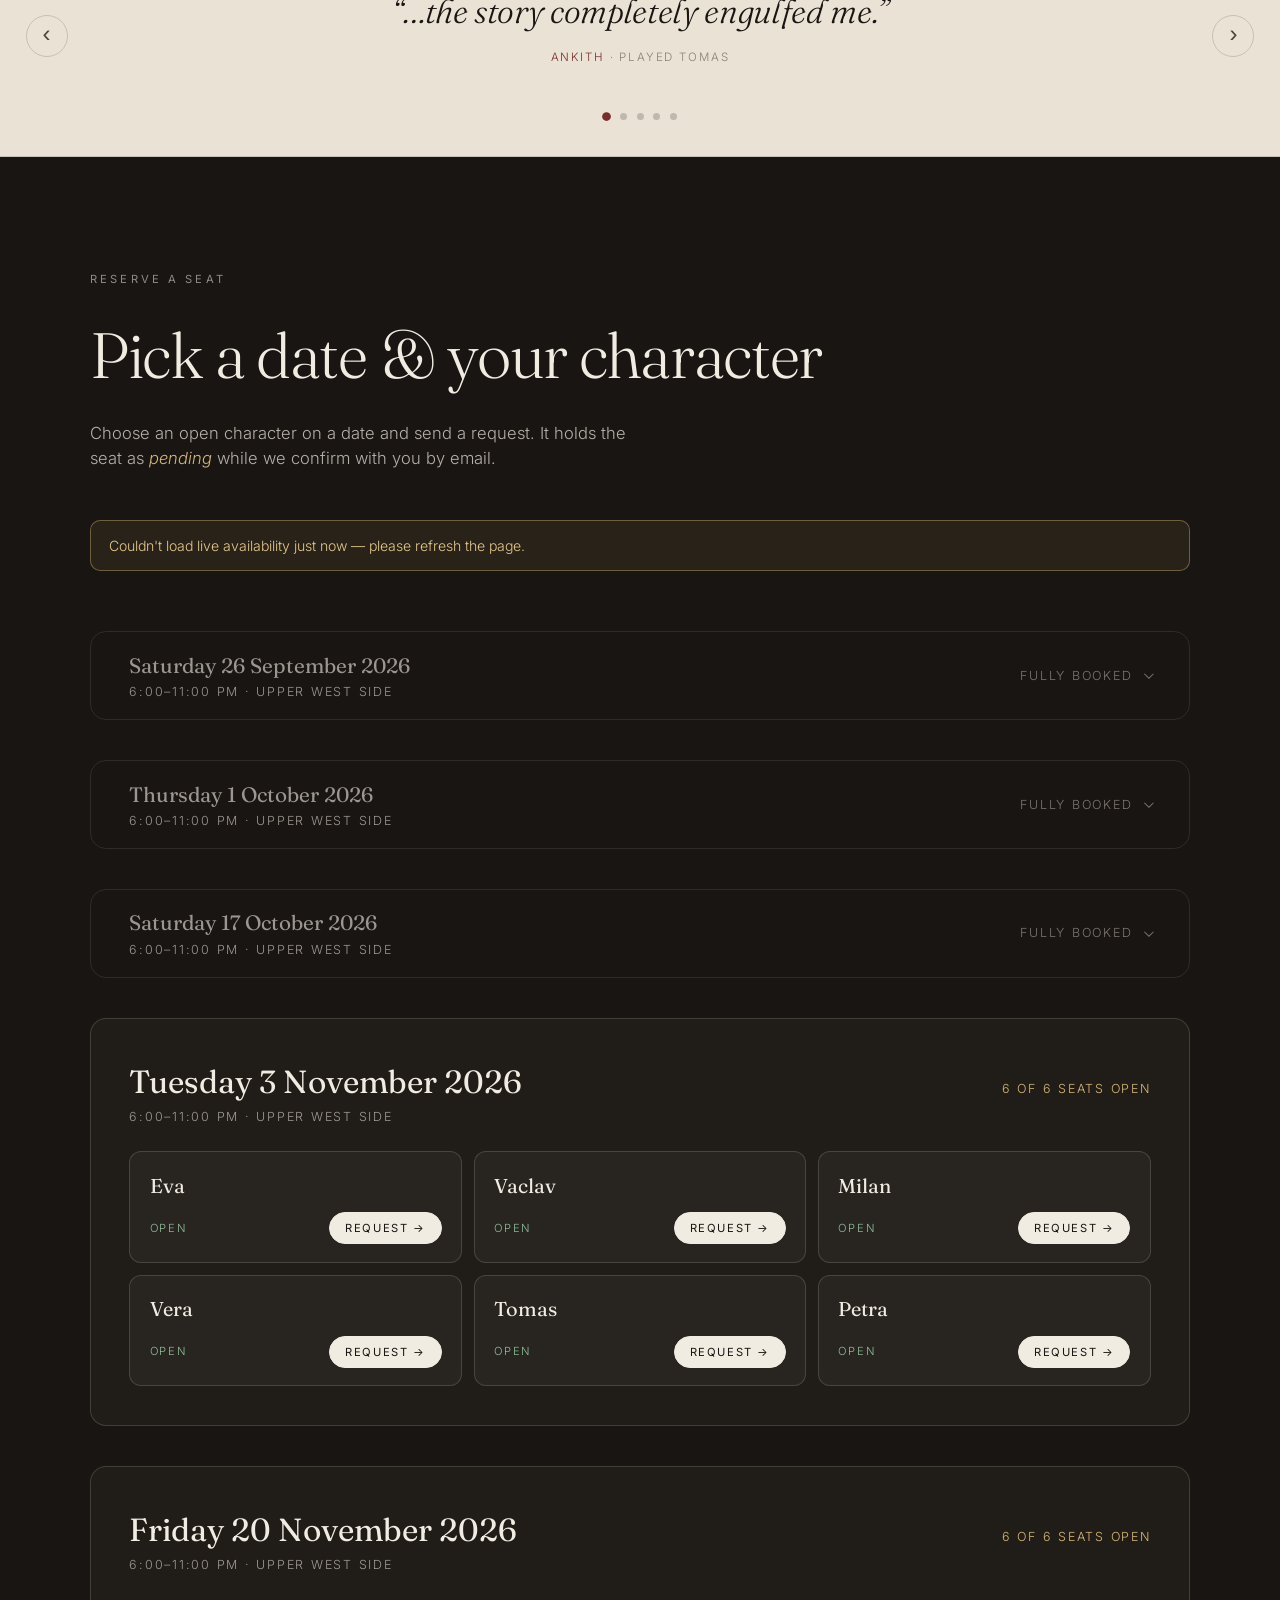
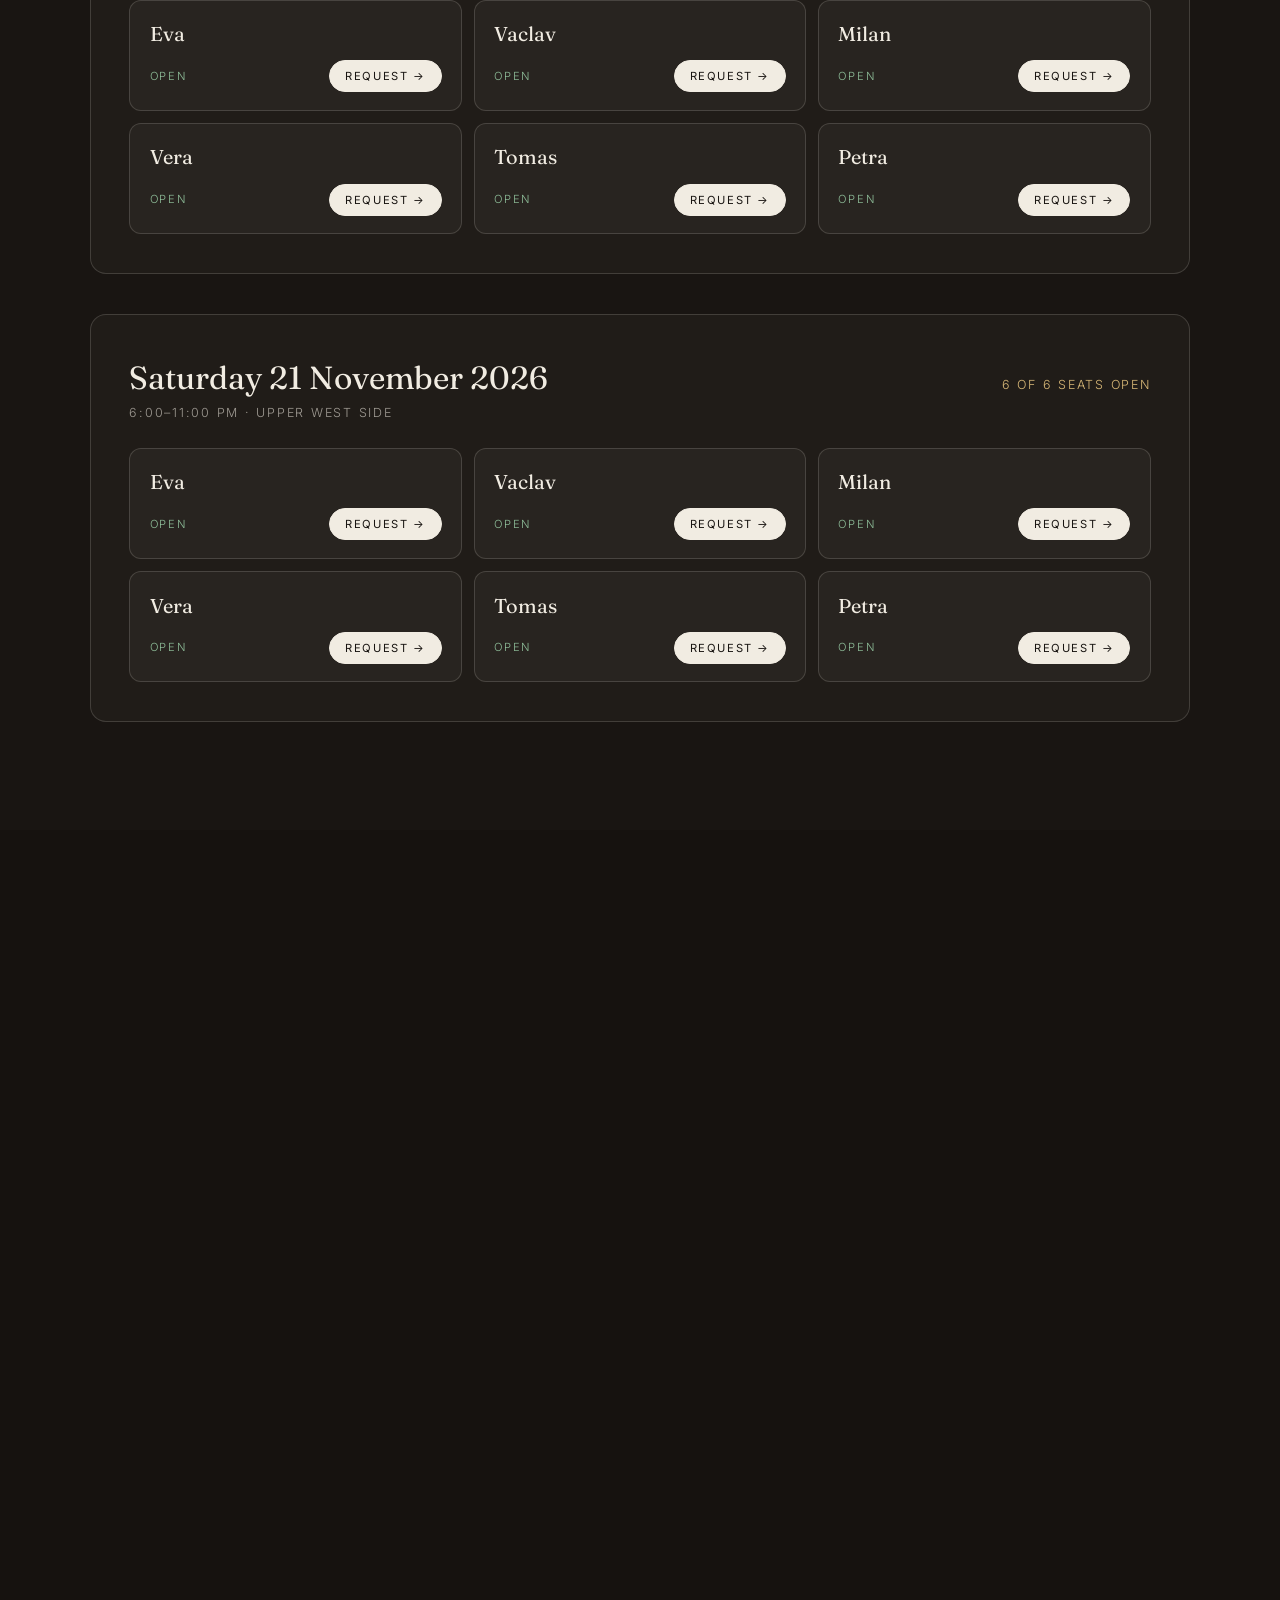
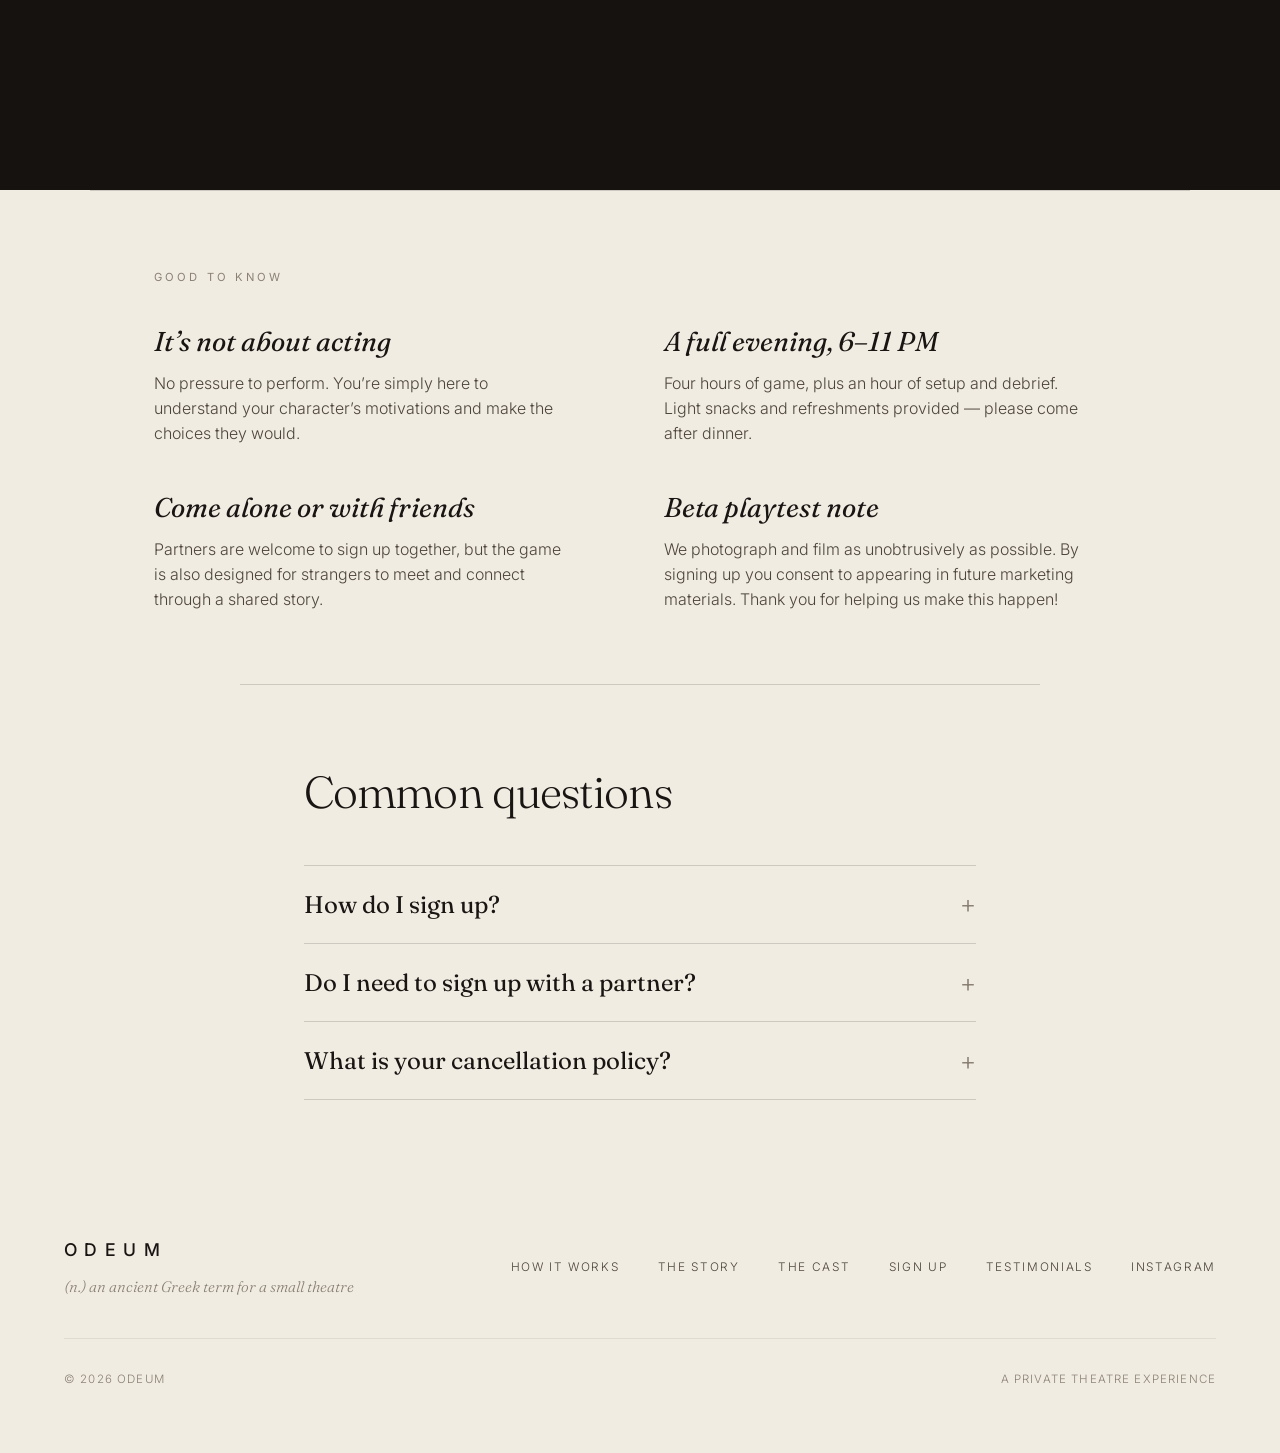
==== commit 40c5c941: "Homepage: add rotating testimonials (verbatim player quotes) before sign-up; drop 'no payment' note " ====
--- a/index.html
+++ b/index.html
@@ -29,7 +29,7 @@
   <link rel="preconnect" href="https://fonts.gstatic.com" crossorigin />
   <link href="https://fonts.googleapis.com/css2?family=Fraunces:ital,opsz,wght@0,9..144,300;0,9..144,400;0,9..144,500;1,9..144,300;1,9..144,400&family=Inter:wght@300;400;500&display=swap" rel="stylesheet" />
 
-  <link rel="stylesheet" href="css/styles.css?v=32" />
+  <link rel="stylesheet" href="css/styles.css?v=36" />
 </head>
 <body>
   <!-- NAV -->
@@ -211,13 +211,43 @@
       </div>
     </section>
 
+    <!-- TESTIMONIALS — one full quote at a time, rolling in after another -->
+    <section class="quotes" id="quotes" aria-label="What players say">
+      <span class="quotes__mark" aria-hidden="true">“</span>
+      <button class="quotes__arrow quotes__arrow--prev" id="quotesPrev" type="button" aria-label="Previous quote">‹</button>
+      <div class="quotes__viewport" id="quotesViewport">
+        <blockquote class="quotes__item">
+          <p class="quotes__text">“…the story completely engulfed me.”</p>
+          <cite class="quotes__who">Ankith <span>· played Tomas</span></cite>
+        </blockquote>
+        <blockquote class="quotes__item">
+          <p class="quotes__text">“It’s like imaginative play for adults.”</p>
+          <cite class="quotes__who">Samantha <span>· played Eva</span></cite>
+        </blockquote>
+        <blockquote class="quotes__item">
+          <p class="quotes__text">“The beginning felt like a great way to break the ice and get comfortable with each other … it established a feeling of permission to take the game seriously.”</p>
+          <cite class="quotes__who">True <span>· played Milan</span></cite>
+        </blockquote>
+        <blockquote class="quotes__item">
+          <p class="quotes__text">“Super fun, very rich and immersive story that made it easy to lose yourself in the characters…”</p>
+          <cite class="quotes__who">Christian <span>· played Tomas</span></cite>
+        </blockquote>
+        <blockquote class="quotes__item">
+          <p class="quotes__text">“It’s like an immersive movie where your decisions have consequences!”</p>
+          <cite class="quotes__who">Rolando <span>· played Milan</span></cite>
+        </blockquote>
+      </div>
+      <button class="quotes__arrow quotes__arrow--next" id="quotesNext" type="button" aria-label="Next quote">›</button>
+      <div class="quotes__dots" id="quotesDots" aria-hidden="true"></div>
+    </section>
+
     <!-- SIGN UP (dark band) -->
     <section class="signup" id="signup">
       <div class="signup__head">
         <span class="kicker reveal">Reserve a seat</span>
         <h2 class="signup__title reveal">Pick a date &amp; your character</h2>
         <p class="signup__sub reveal">Choose an open character on a date and send a request. It holds the seat as
-          <em>pending</em> while we confirm with you by email — no payment needed to request.</p>
+          <em>pending</em> while we confirm with you by email.</p>
       </div>
       <div id="sessions" class="sessions" aria-live="polite">
         <p class="sessions__loading">Loading availability…</p>
@@ -349,6 +379,7 @@
 
   <script src="js/main.js?v=6"></script>
   <script src="js/flow.js?v=4"></script>
+  <script src="js/quotes.js?v=2"></script>
   <script src="js/signup.js?v=1"></script>
 </body>
 </html>
--- a/css/styles.css
+++ b/css/styles.css
@@ -912,3 +912,48 @@
 .scouple__bond::before, .scouple__bond::after { content: ""; flex: 1; height: 1px; background: var(--line); }
 .scouple__label { font-size: 0.7rem; letter-spacing: 0.16em; text-transform: uppercase; color: var(--ink-faint); white-space: nowrap; }
 .scouple__heart { color: var(--wine); }
+
+/* Testimonials — one full quote at a time; each rolls in as the last rolls out */
+.quotes { position: relative; background: var(--paper-2); border-top: 1px solid var(--line); border-bottom: 1px solid var(--line); padding: clamp(2.6rem, 6vh, 3.8rem) clamp(3.5rem, 9vw, 6rem) clamp(2rem, 4vh, 2.8rem); }
+/* Decorative opening quote mark (wine, subtle) */
+.quotes__mark { position: absolute; top: clamp(0.3rem, 2vh, 1.2rem); left: 50%; transform: translateX(-50%); font-family: var(--serif); font-size: clamp(5rem, 12vw, 9rem); line-height: 1; color: var(--wine); opacity: 0.12; pointer-events: none; z-index: 0; }
+.quotes__viewport { position: relative; z-index: 1; max-width: 760px; margin: 0 auto; height: clamp(6.5rem, 13vh, 8.5rem); overflow: hidden; }
+.quotes__item {
+  position: absolute; inset: 0; margin: 0;
+  display: flex; flex-direction: column; align-items: center; justify-content: center; text-align: center; gap: 1rem;
+  opacity: 0; will-change: opacity, transform;
+  transition: opacity 0.7s var(--ease), transform 0.7s var(--ease);
+}
+.quotes__text { font-family: var(--serif); font-style: italic; font-weight: 300; font-size: clamp(1.45rem, 2.8vw, 2.1rem); line-height: 1.26; letter-spacing: -0.01em; color: var(--ink); max-width: 28ch; }
+/* smaller text for longer quotes so nothing clips (band height stays fixed) */
+.quotes__item.q-md .quotes__text { font-size: clamp(1.18rem, 2.1vw, 1.6rem); max-width: 34ch; }
+.quotes__item.q-sm .quotes__text { font-size: clamp(1rem, 1.7vw, 1.3rem); max-width: 42ch; }
+.quotes__who { font-size: 0.72rem; letter-spacing: 0.16em; text-transform: uppercase; color: var(--wine); font-style: normal; }
+.quotes__who span { color: var(--ink-faint); }
+
+/* Prev / next arrows */
+.quotes__arrow {
+  position: absolute; top: 50%; transform: translateY(-50%); z-index: 2;
+  width: 42px; height: 42px; border-radius: 50%; cursor: pointer;
+  background: transparent; border: 1px solid var(--line); color: var(--ink-soft);
+  font-size: 1.5rem; line-height: 1; padding-bottom: 3px;
+  display: flex; align-items: center; justify-content: center;
+  transition: background 0.3s var(--ease), color 0.3s var(--ease), border-color 0.3s var(--ease);
+}
+.quotes__arrow--prev { left: clamp(0.4rem, 2.5vw, 1.6rem); }
+.quotes__arrow--next { right: clamp(0.4rem, 2.5vw, 1.6rem); }
+.quotes__arrow:hover { background: var(--wine); border-color: var(--wine); color: var(--paper); }
+
+/* Dots */
+.quotes__dots { display: flex; justify-content: center; gap: 0.6rem; margin-top: clamp(1.1rem, 3vh, 1.6rem); position: relative; z-index: 1; }
+.quotes__dot { width: 7px; height: 7px; border-radius: 50%; border: none; padding: 0; cursor: pointer; background: rgba(25,21,18,0.2); transition: background 0.3s var(--ease), transform 0.3s var(--ease); }
+.quotes__dot.is-on { background: var(--wine); transform: scale(1.25); }
+
+@media (prefers-reduced-motion: reduce) {
+  .quotes__item { transition: opacity 0.4s var(--ease); }
+}
+
+/* Taller quote band on small screens so long verbatim quotes don't clip */
+@media (max-width: 560px) {
+  .quotes__viewport { height: clamp(8.5rem, 26vh, 12rem); }
+}
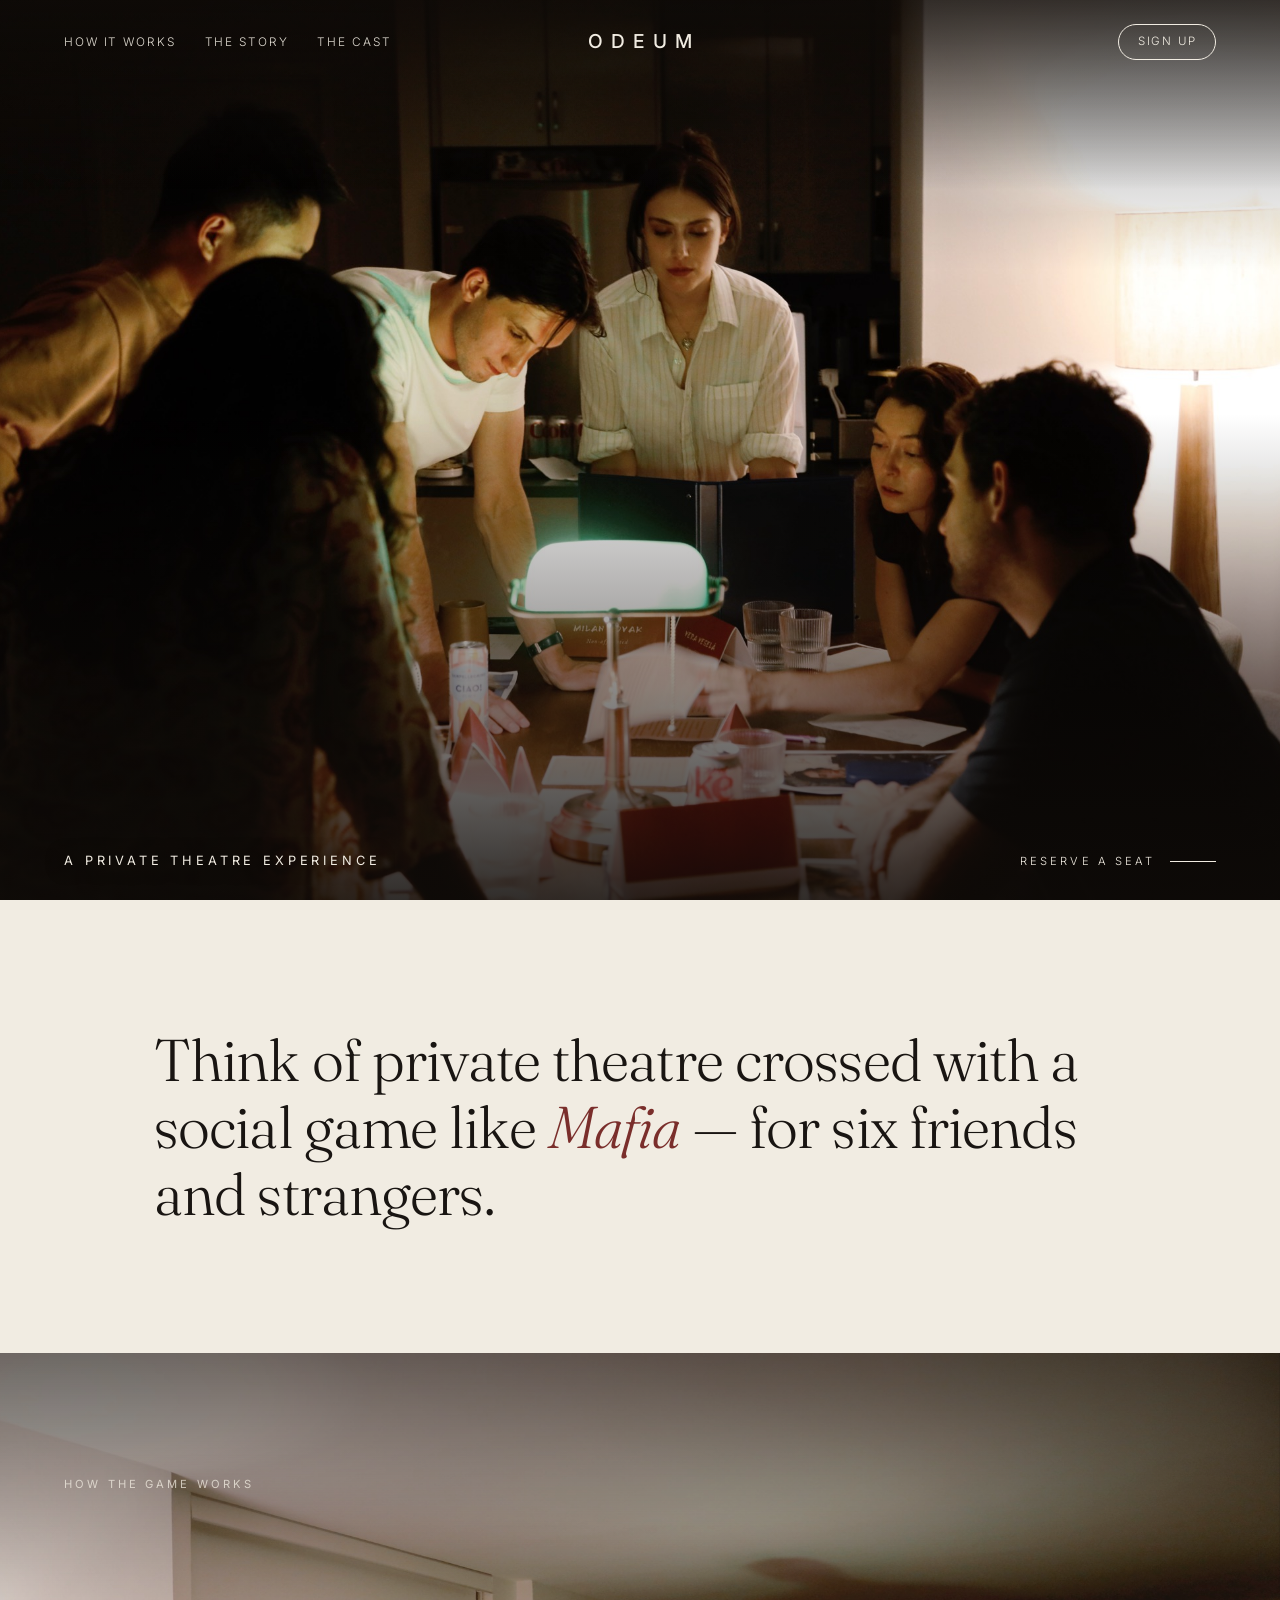
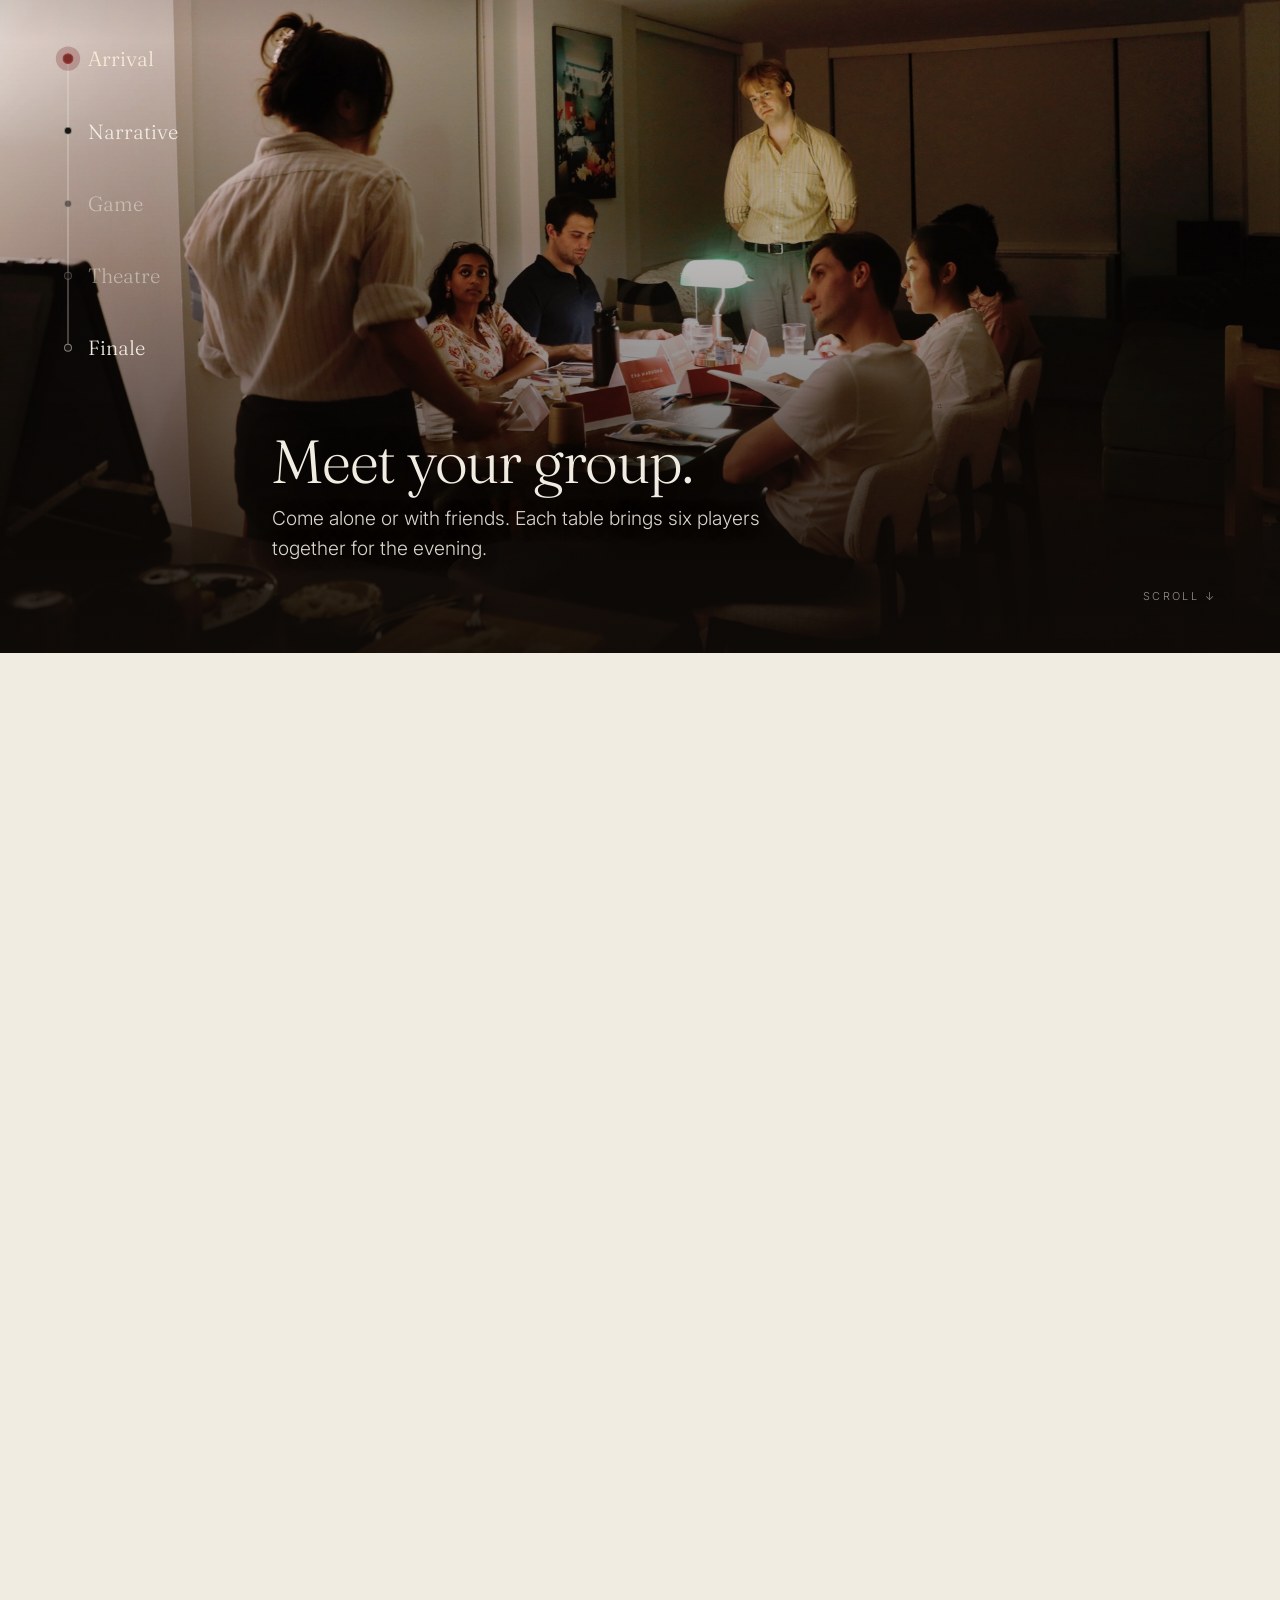
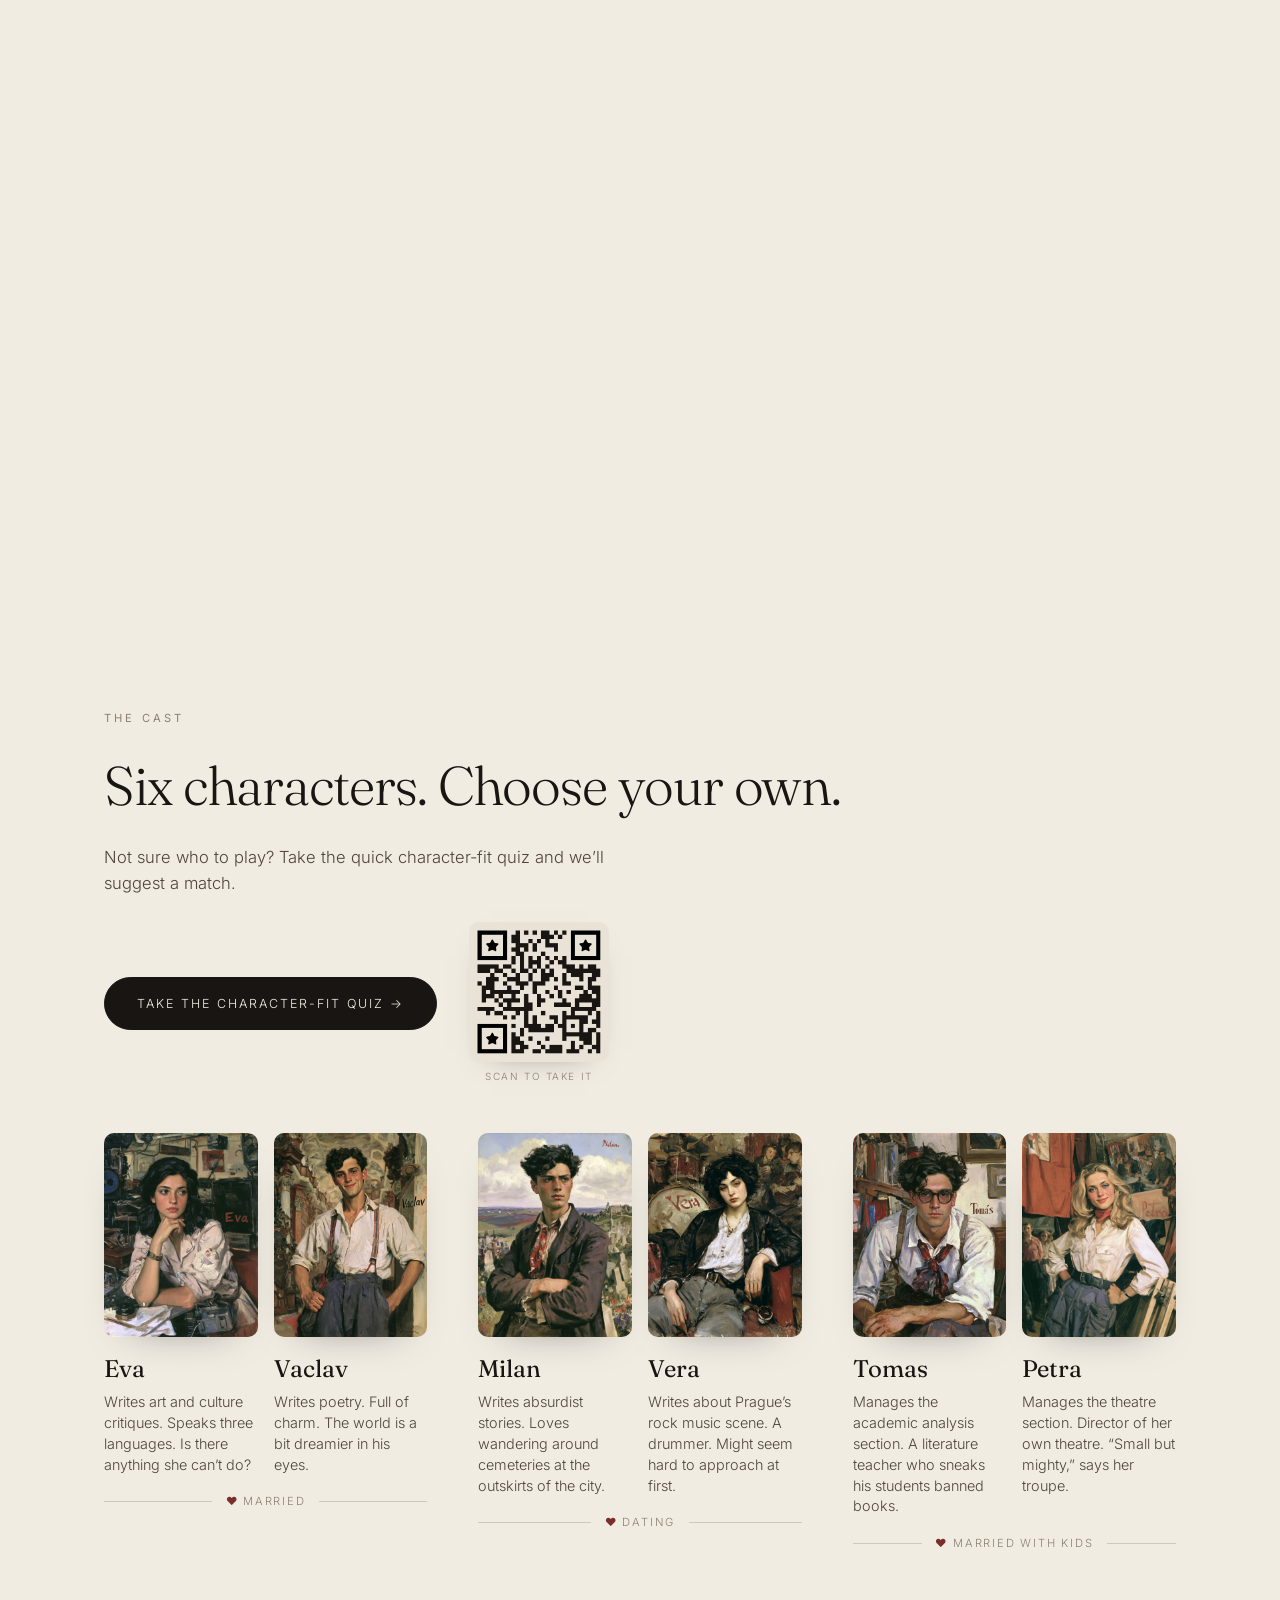
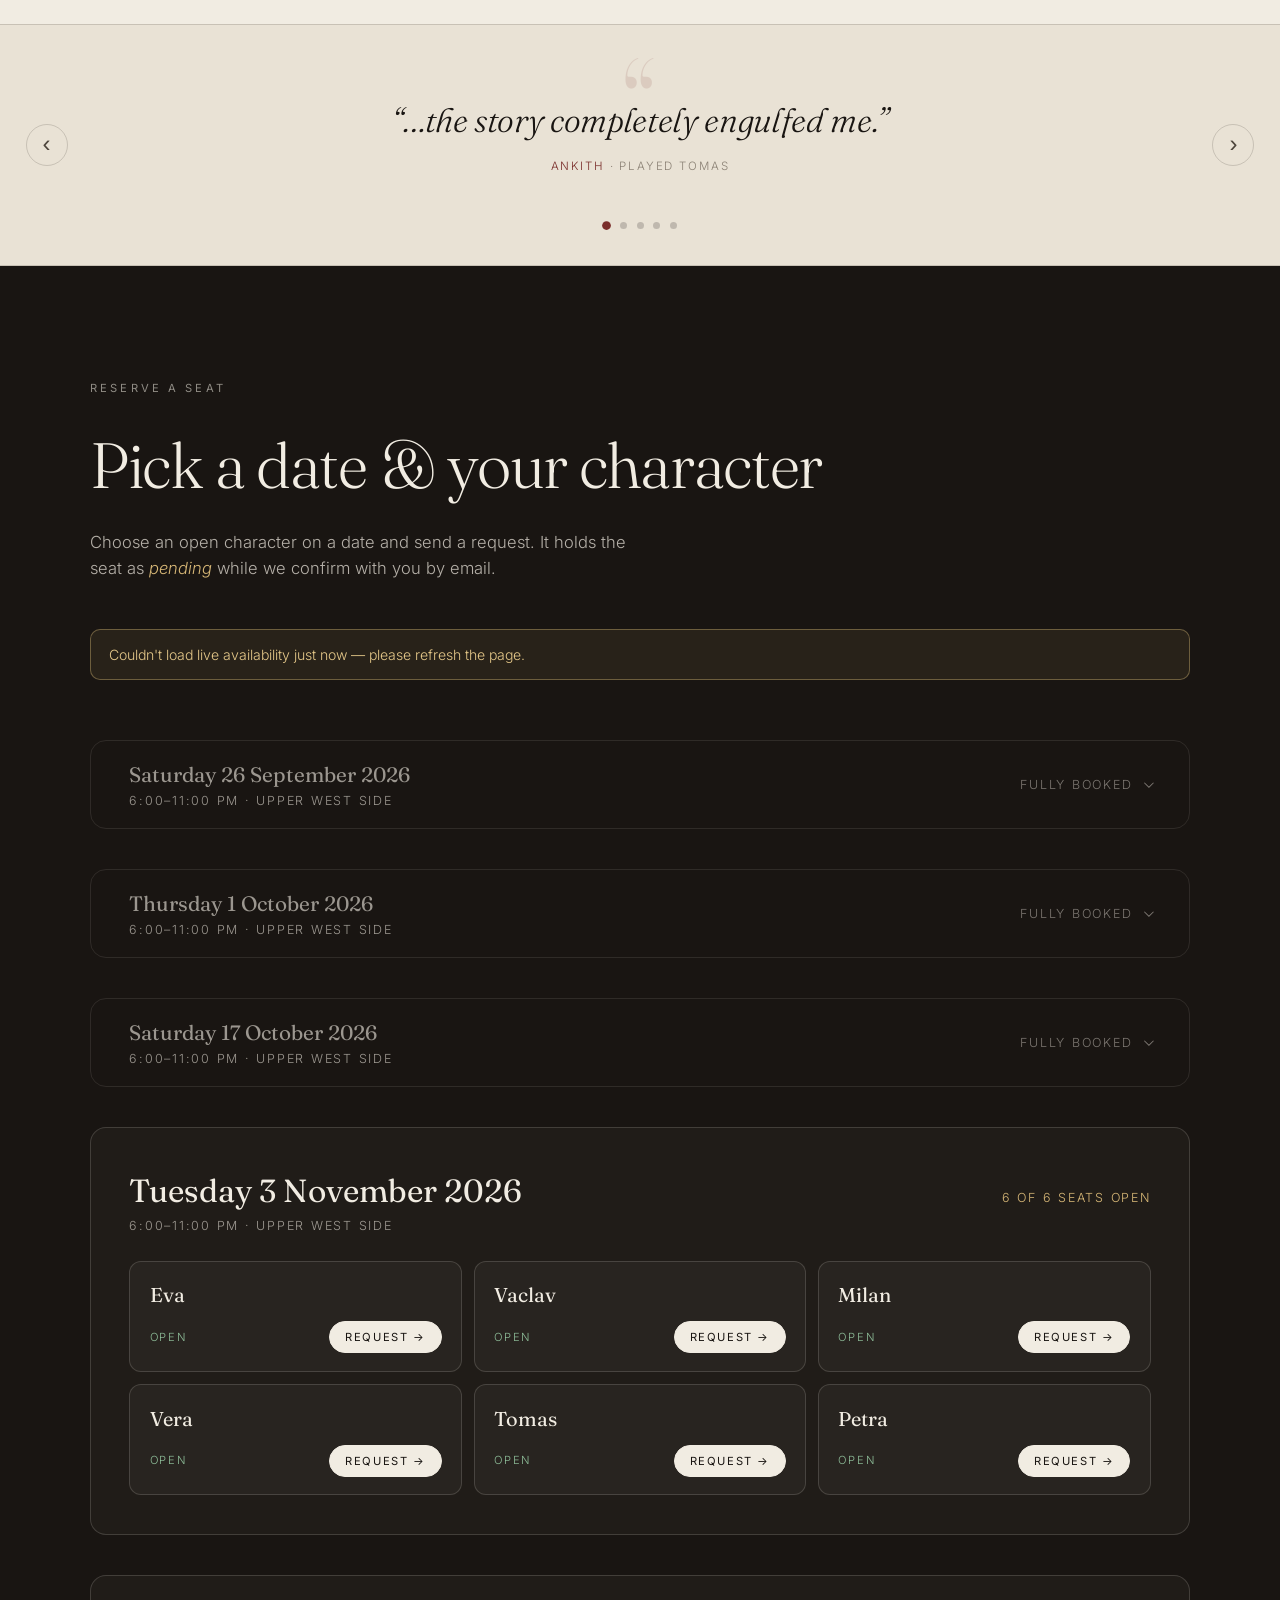
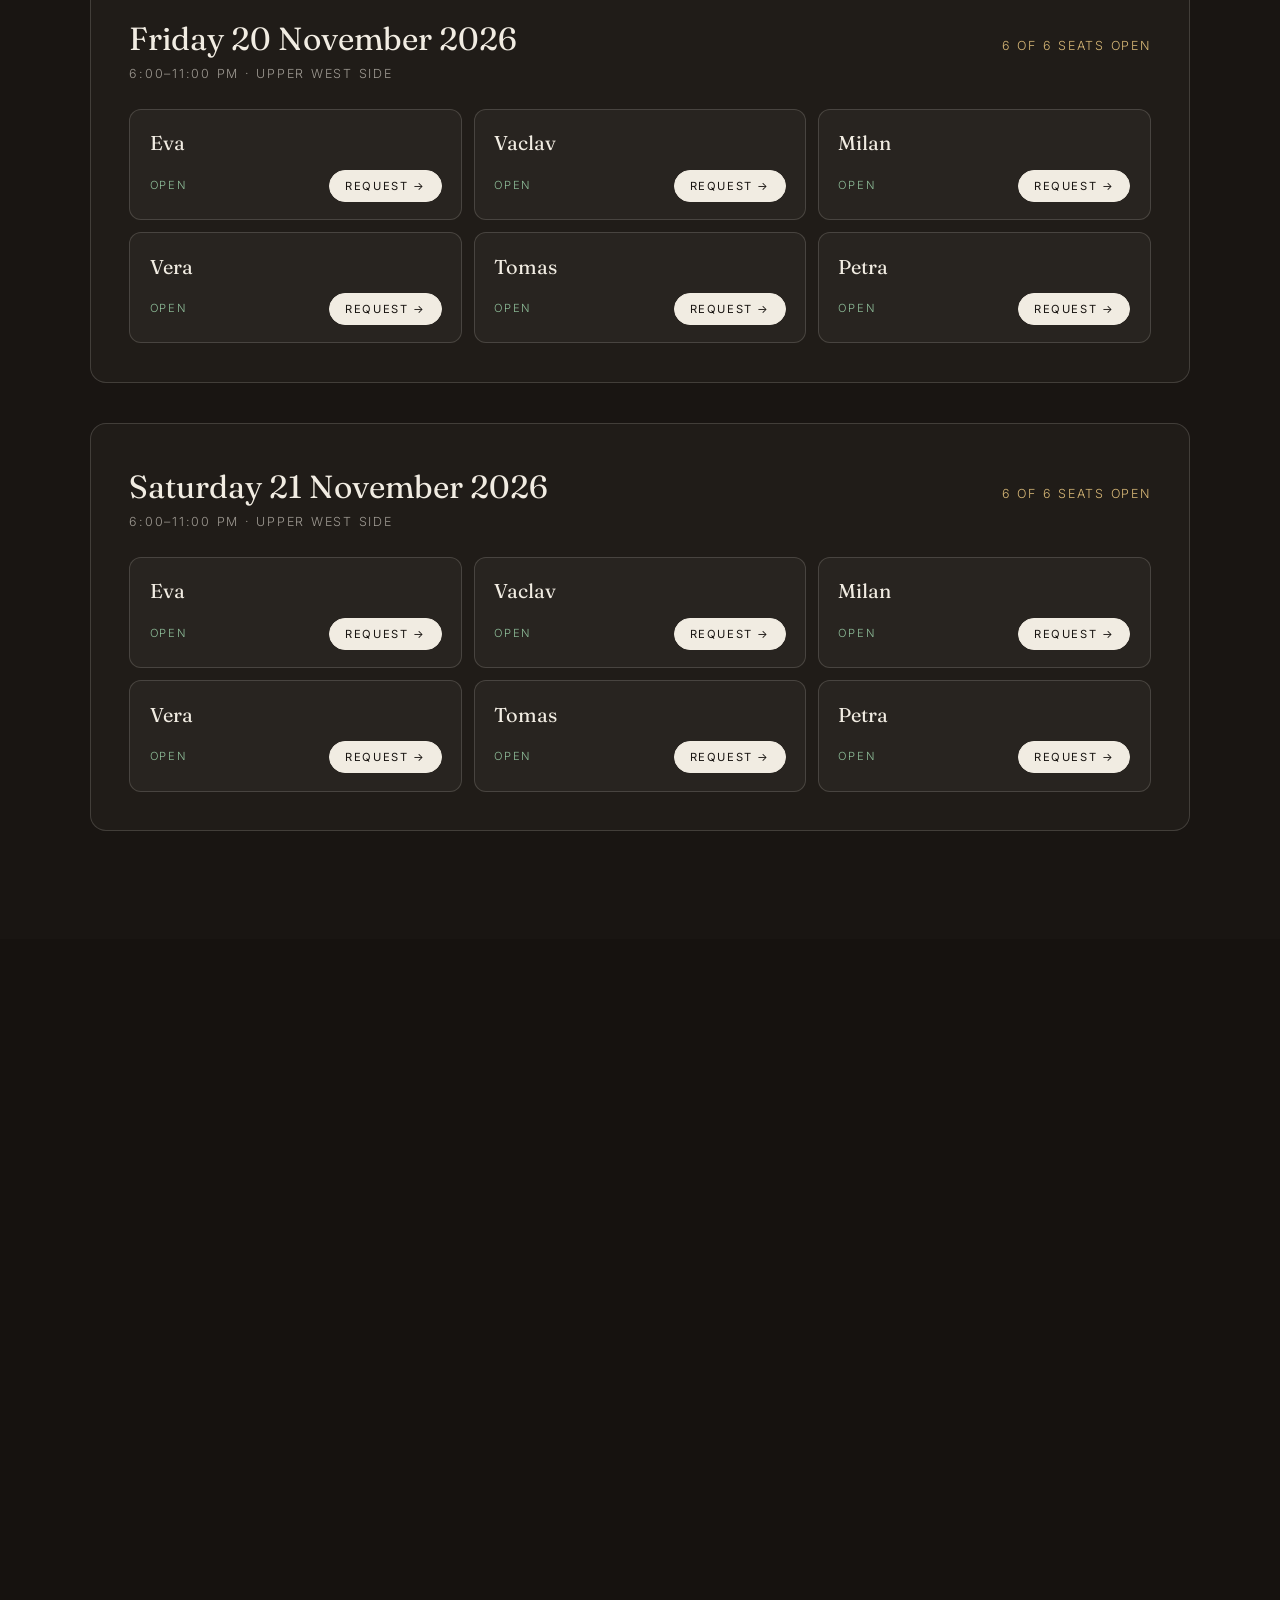
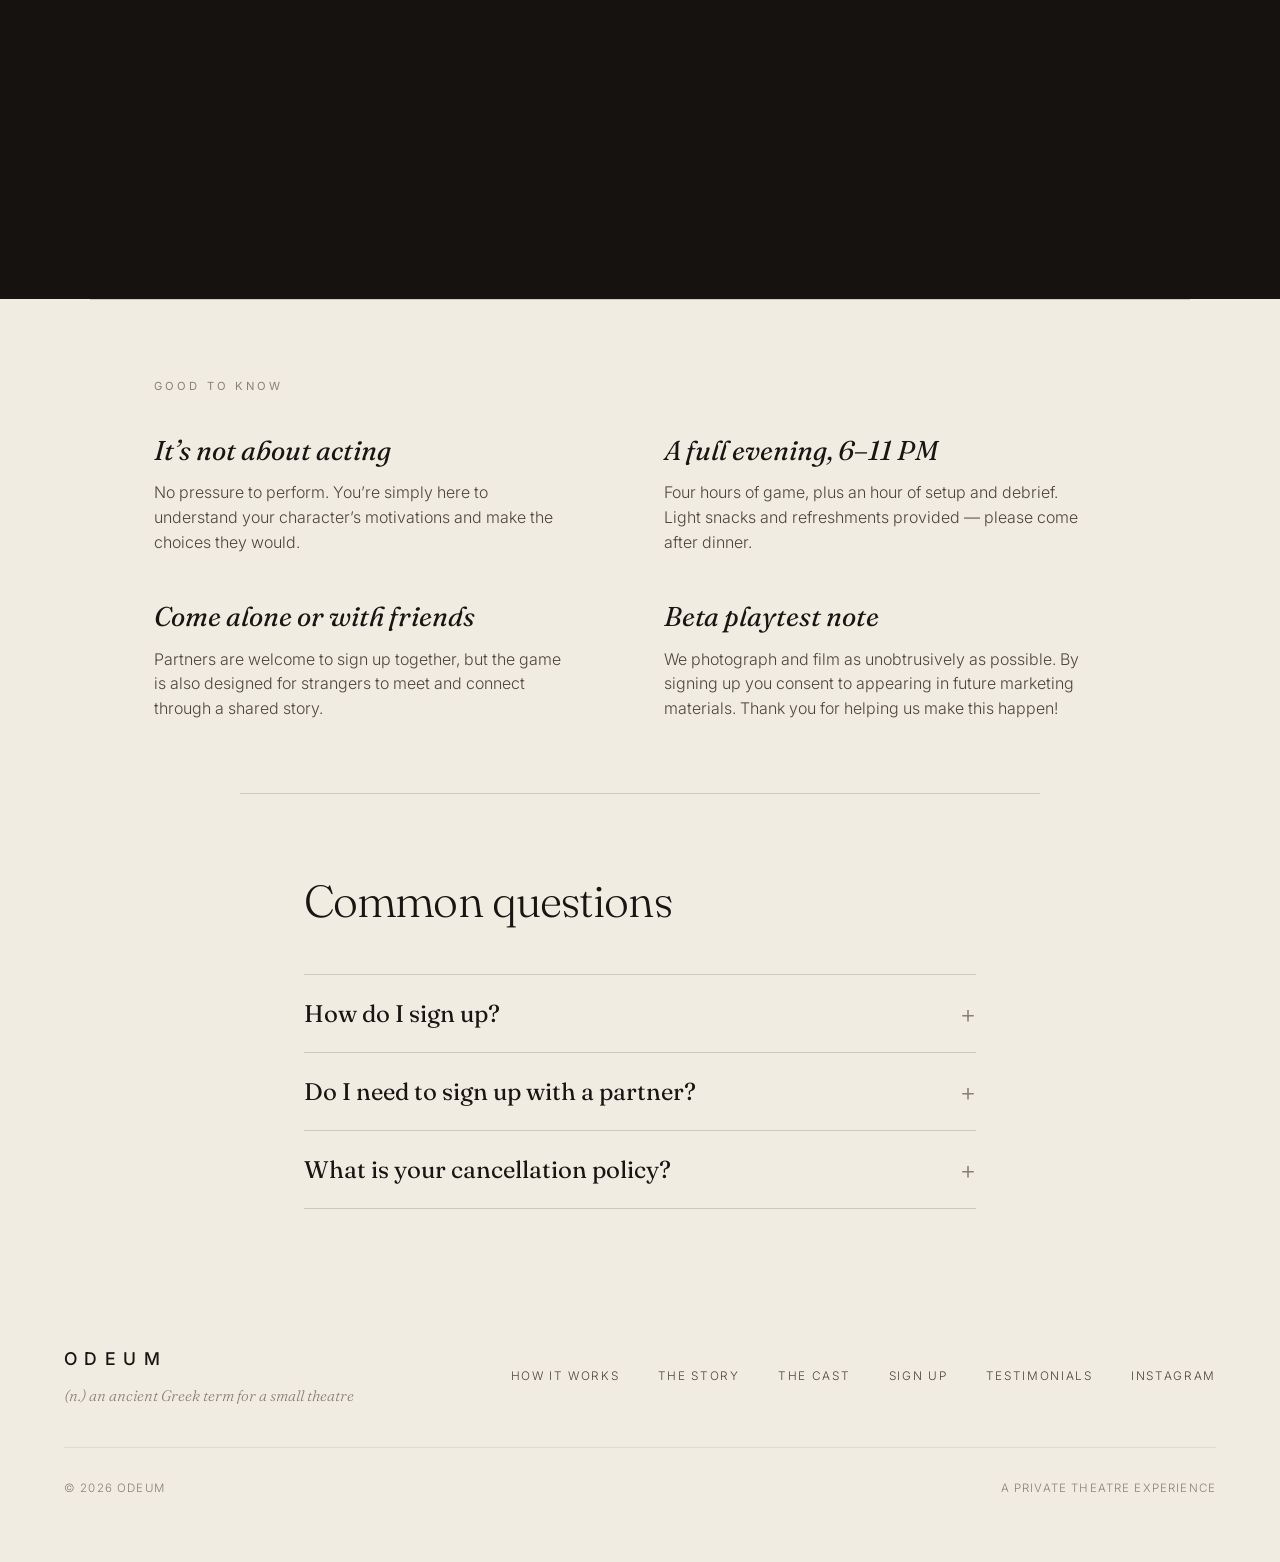
==== commit 3f9c9b50: "Homepage cast: add scannable QR code next to the character-fit quiz CTA Co-Authored-By: Claude Opus " ====
--- a/index.html
+++ b/index.html
@@ -29,7 +29,7 @@
   <link rel="preconnect" href="https://fonts.gstatic.com" crossorigin />
   <link href="https://fonts.googleapis.com/css2?family=Fraunces:ital,opsz,wght@0,9..144,300;0,9..144,400;0,9..144,500;1,9..144,300;1,9..144,400&family=Inter:wght@300;400;500&display=swap" rel="stylesheet" />
 
-  <link rel="stylesheet" href="css/styles.css?v=36" />
+  <link rel="stylesheet" href="css/styles.css?v=37" />
 </head>
 <body>
   <!-- NAV -->
@@ -160,7 +160,13 @@
         <span class="kicker reveal">The cast</span>
         <h2 class="scast__title reveal">Six characters. Choose your own.</h2>
         <p class="scast__sub reveal">Not sure who to play? Take the quick character-fit quiz and we’ll suggest a match.</p>
-        <a class="hbtn hbtn--dark scast__quiz reveal" href="quiz/">Take the character-fit quiz →</a>
+        <div class="scast__quizrow reveal">
+          <a class="hbtn hbtn--dark scast__quiz" href="quiz/">Take the character-fit quiz →</a>
+          <a class="scast__qr" href="quiz/" aria-label="Scan or tap to take the character-fit quiz">
+            <img src="images/quiz-qr.png" alt="QR code to the character-fit quiz" width="140" height="140" loading="lazy" />
+            <span class="scast__qrcap">Scan to take it</span>
+          </a>
+        </div>
       </div>
       <div class="scast__couples">
         <div class="scouple reveal">
--- a/css/styles.css
+++ b/css/styles.css
@@ -957,3 +957,11 @@
 @media (max-width: 560px) {
   .quotes__viewport { height: clamp(8.5rem, 26vh, 12rem); }
 }
+
+/* Quiz CTA + QR code row (cast section) */
+.scast__quizrow { display: flex; align-items: center; gap: clamp(1rem, 3vw, 2rem); flex-wrap: wrap; margin-top: 1.6rem; }
+.scast__quizrow .scast__quiz { margin-top: 0; }
+.scast__qr { display: inline-flex; flex-direction: column; align-items: center; gap: 0.45rem; text-decoration: none; }
+.scast__qr img { width: clamp(104px, 13vw, 140px); height: auto; border-radius: 10px; display: block; box-shadow: 0 10px 30px -22px rgba(0,0,0,0.5); transition: transform 0.3s var(--ease); }
+.scast__qr:hover img { transform: translateY(-2px); }
+.scast__qrcap { font-size: 0.62rem; letter-spacing: 0.16em; text-transform: uppercase; color: var(--ink-faint); }
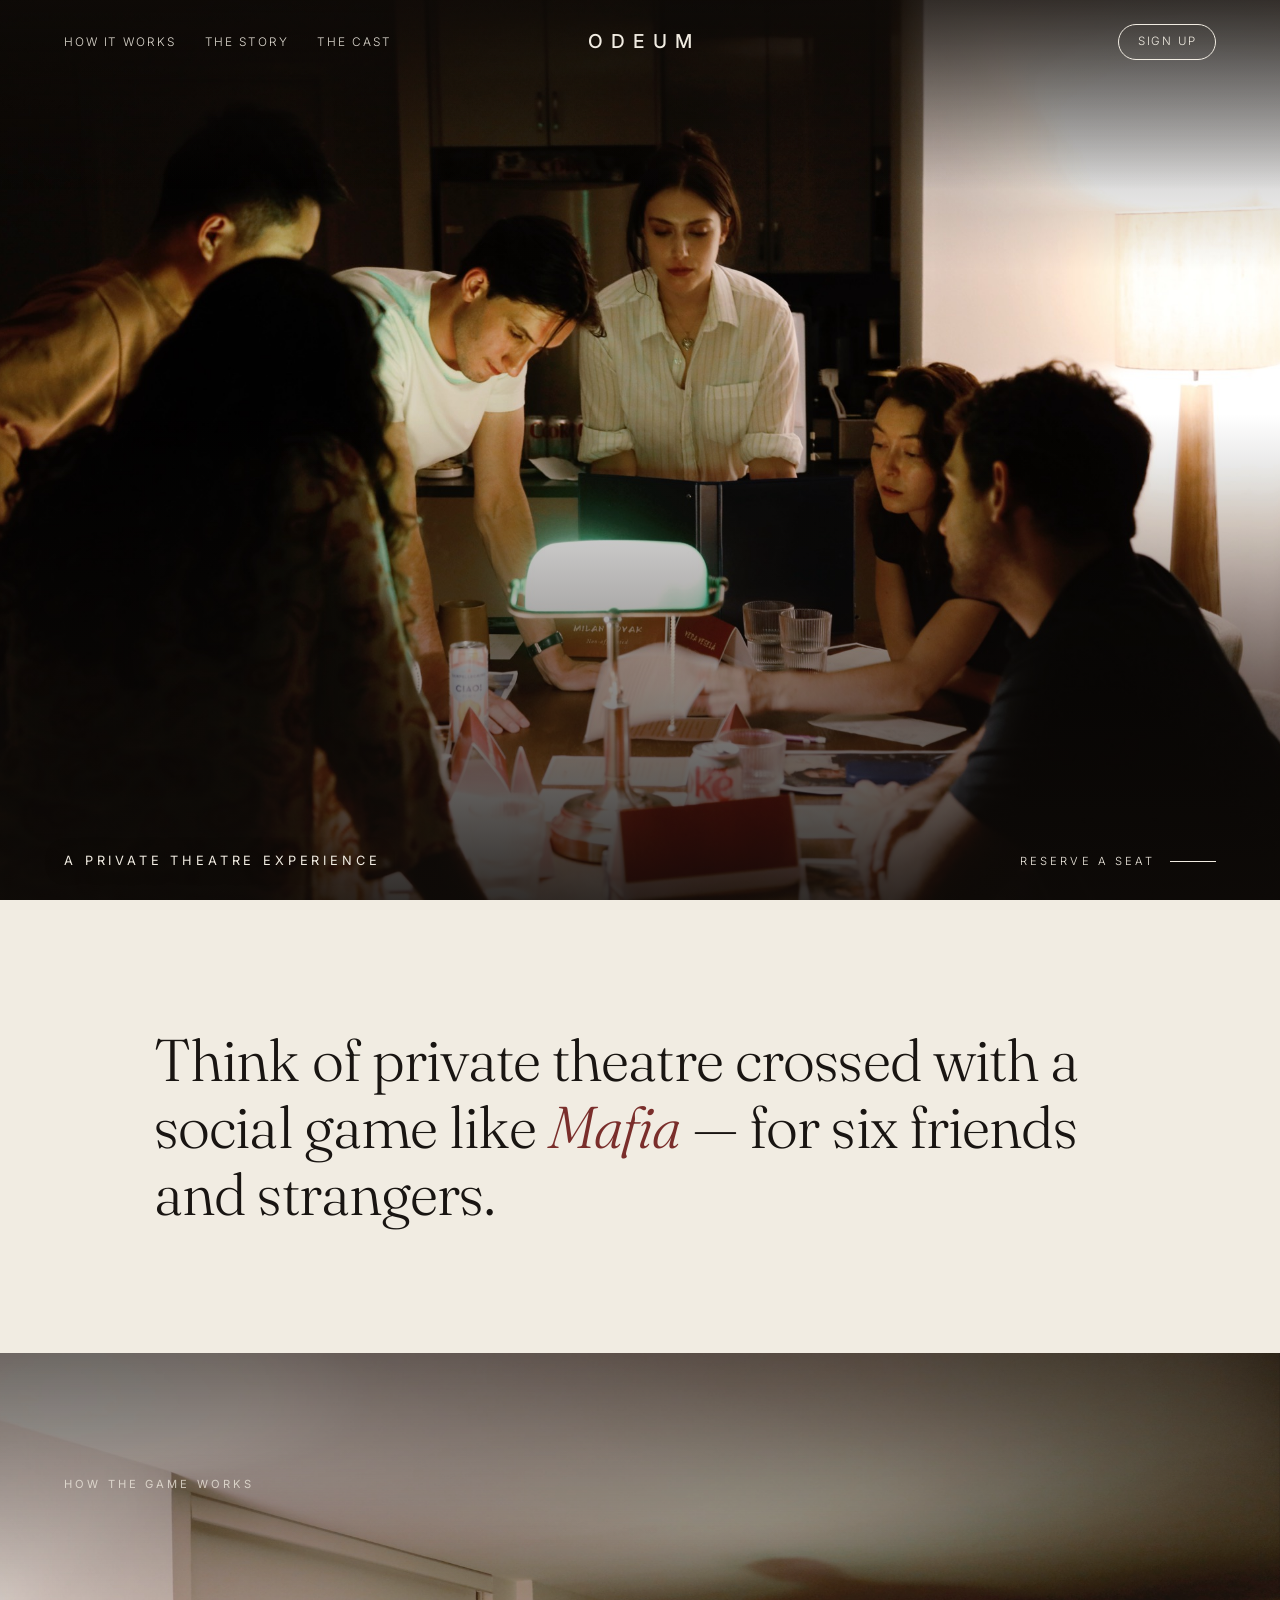
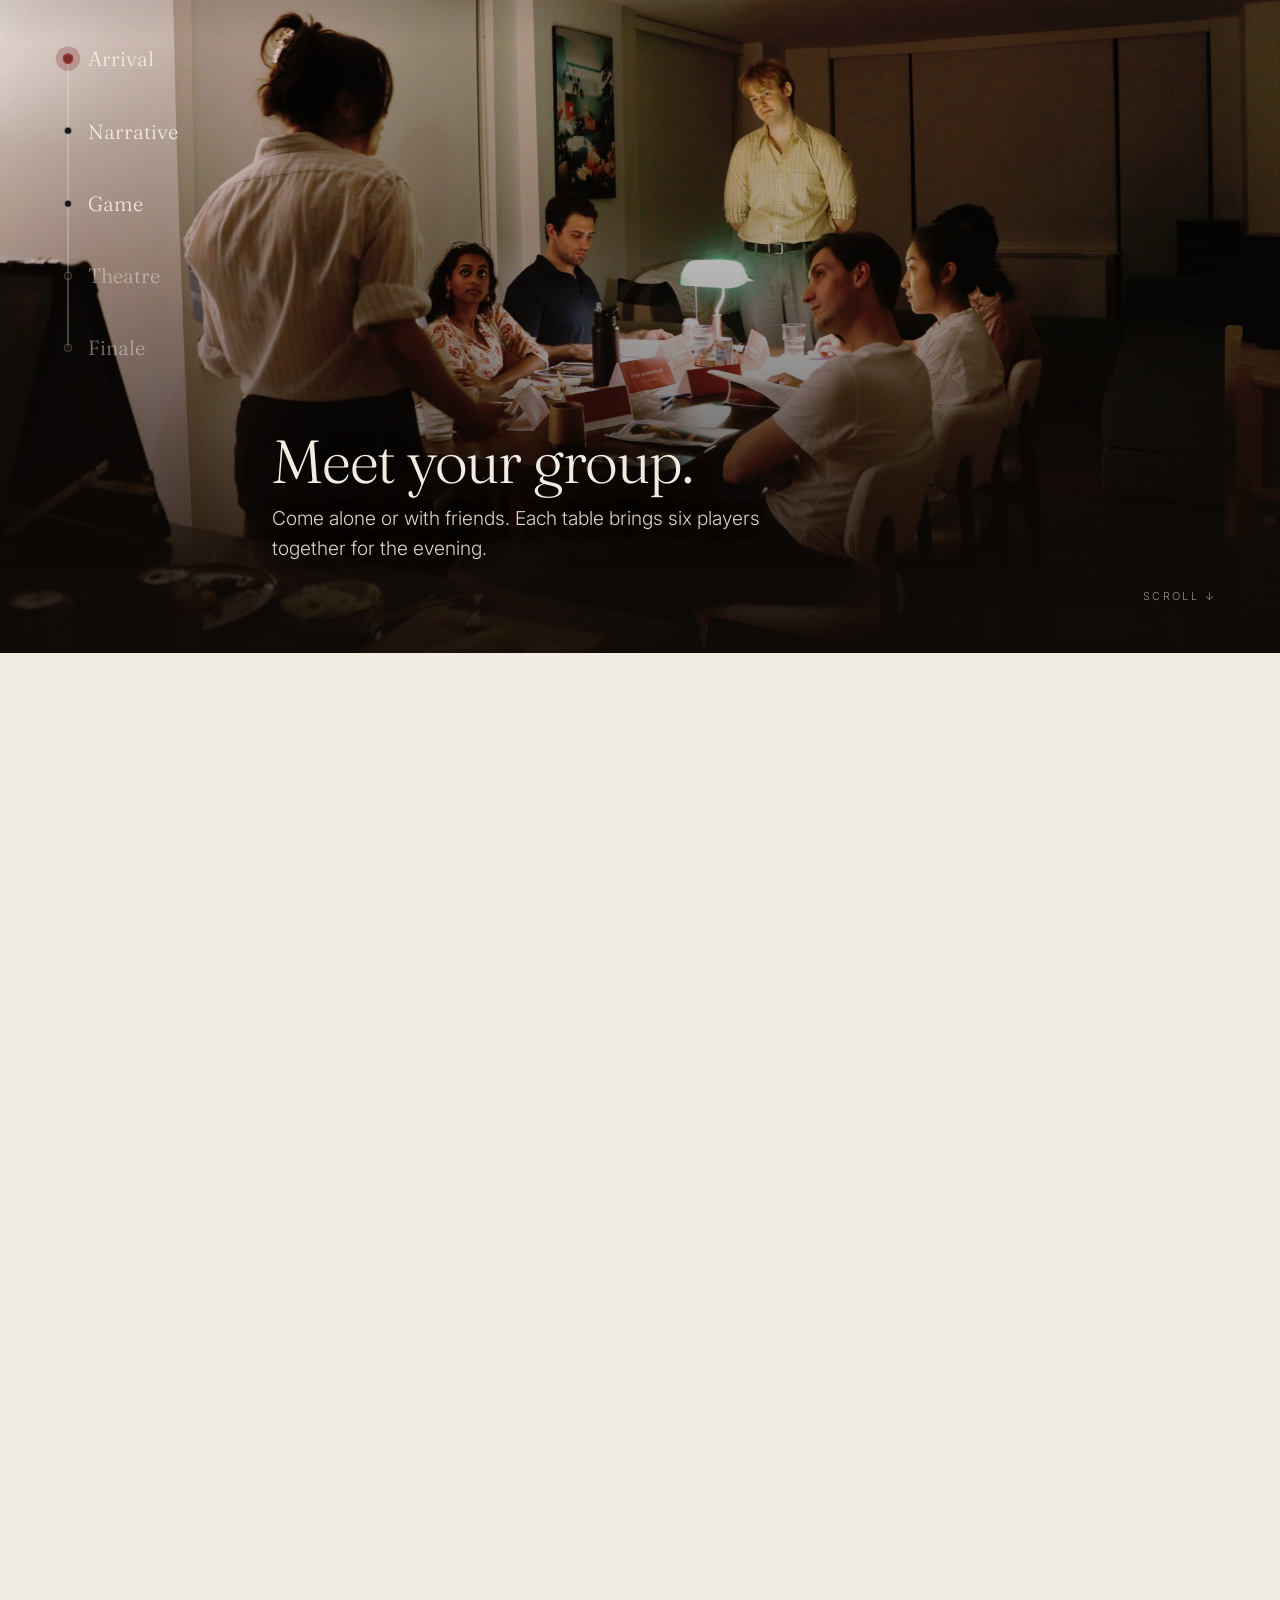
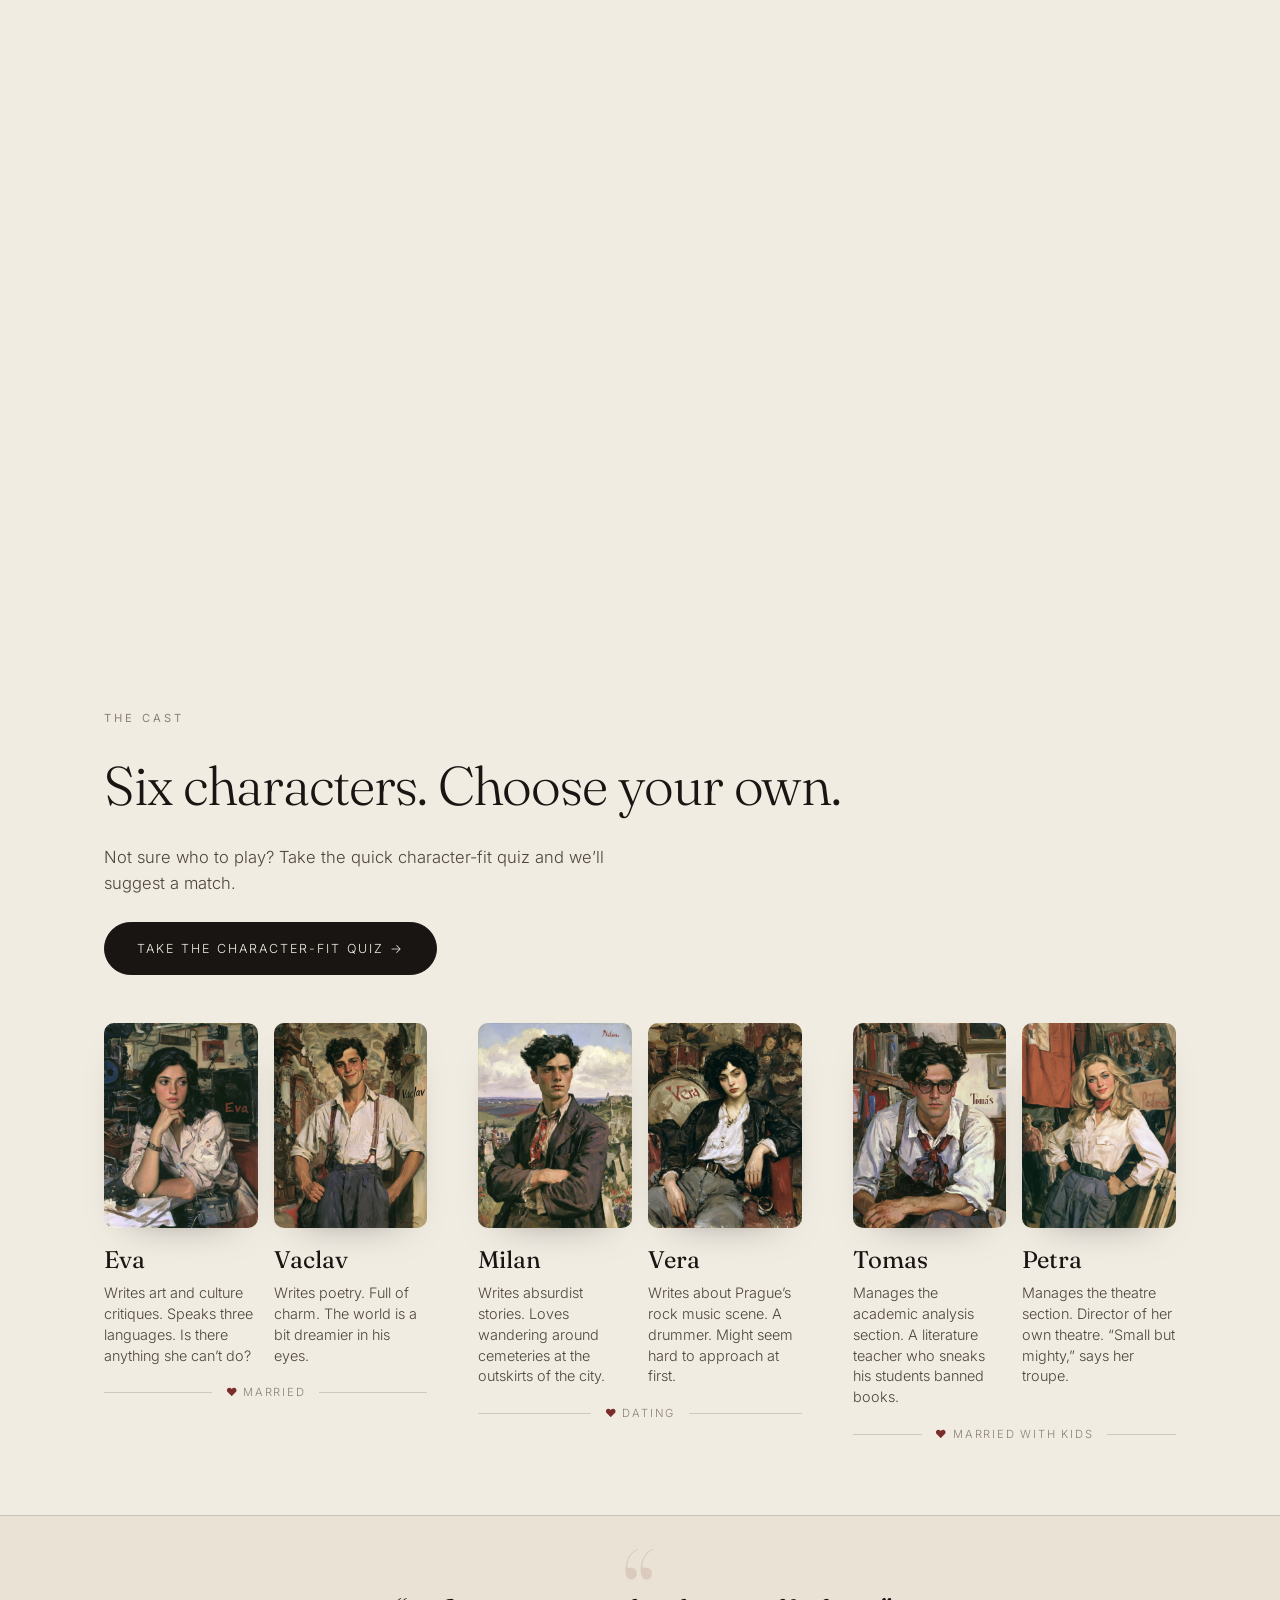
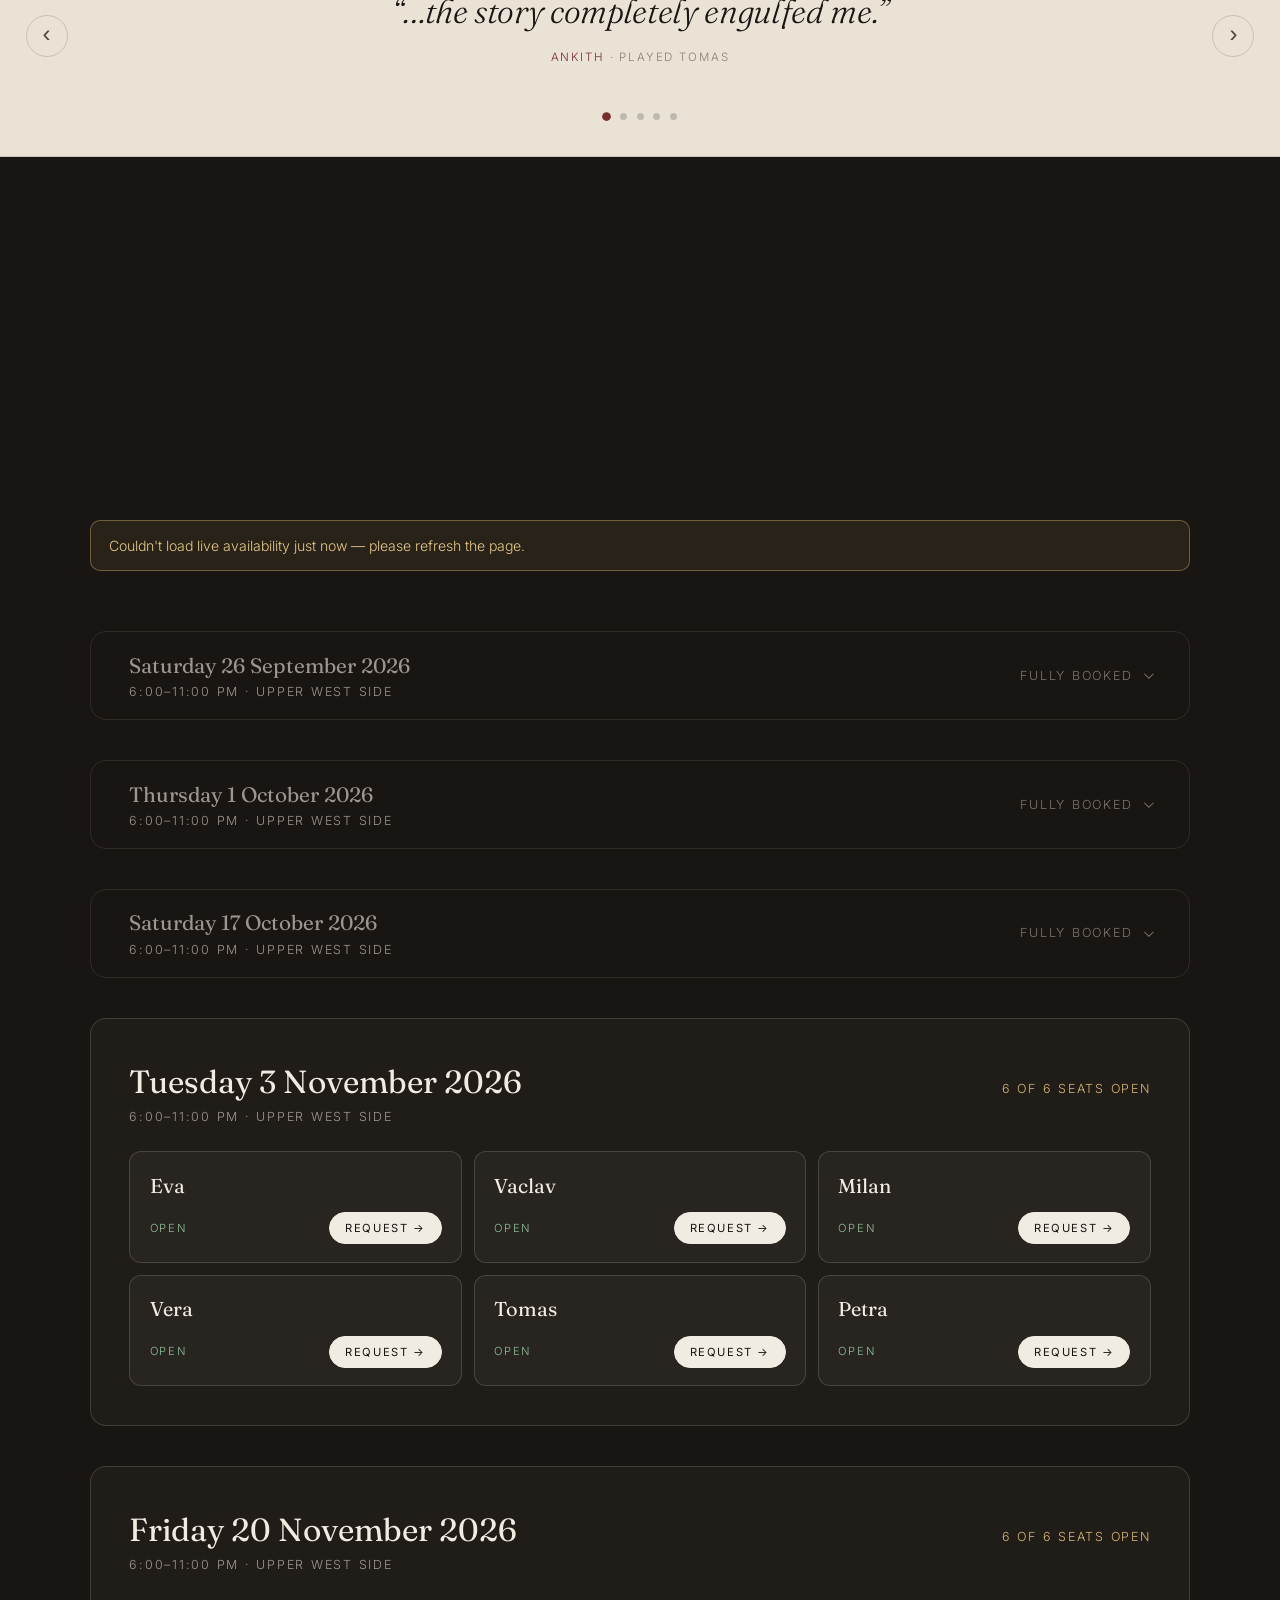
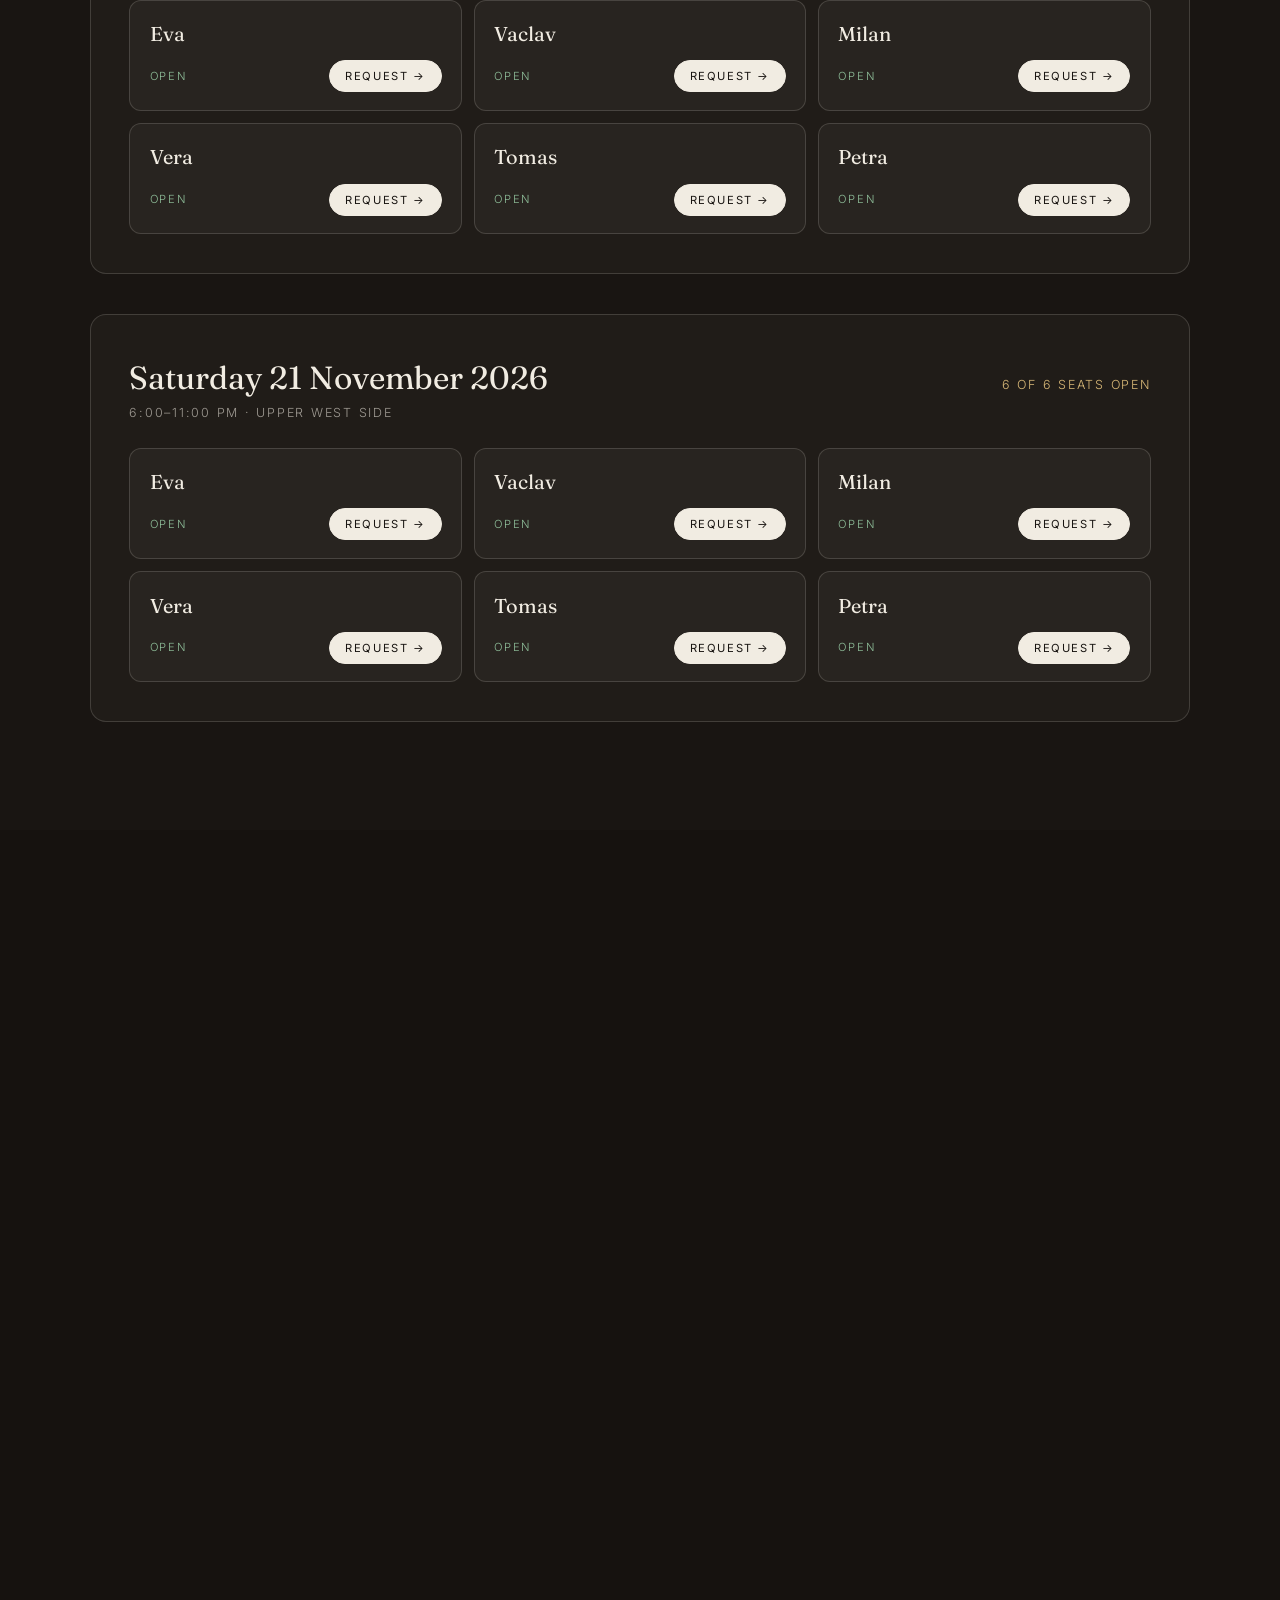
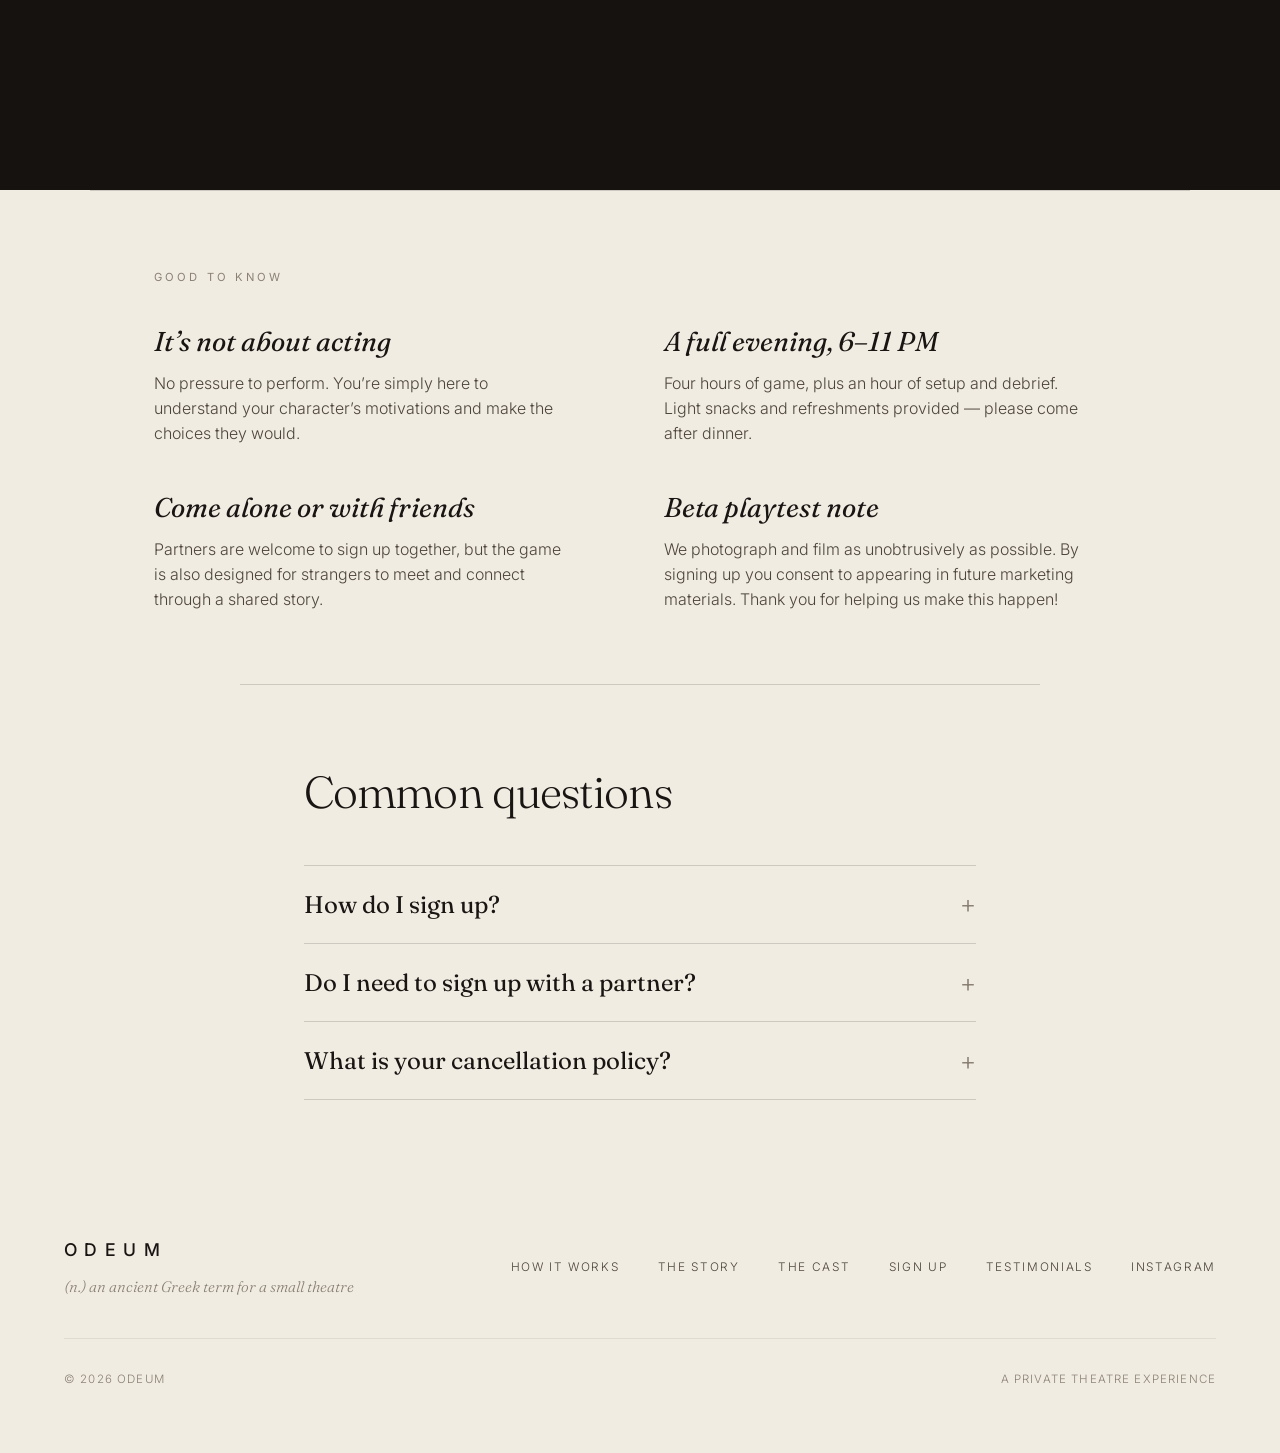
==== commit d3c9305c: "Homepage cast: remove the quiz QR code for now (keep image/CSS for easy re-add) Co-Authored-By: Clau" ====
--- a/index.html
+++ b/index.html
@@ -160,13 +160,7 @@
         <span class="kicker reveal">The cast</span>
         <h2 class="scast__title reveal">Six characters. Choose your own.</h2>
         <p class="scast__sub reveal">Not sure who to play? Take the quick character-fit quiz and we’ll suggest a match.</p>
-        <div class="scast__quizrow reveal">
-          <a class="hbtn hbtn--dark scast__quiz" href="quiz/">Take the character-fit quiz →</a>
-          <a class="scast__qr" href="quiz/" aria-label="Scan or tap to take the character-fit quiz">
-            <img src="images/quiz-qr.png" alt="QR code to the character-fit quiz" width="140" height="140" loading="lazy" />
-            <span class="scast__qrcap">Scan to take it</span>
-          </a>
-        </div>
+        <a class="hbtn hbtn--dark scast__quiz reveal" href="quiz/">Take the character-fit quiz →</a>
       </div>
       <div class="scast__couples">
         <div class="scouple reveal">
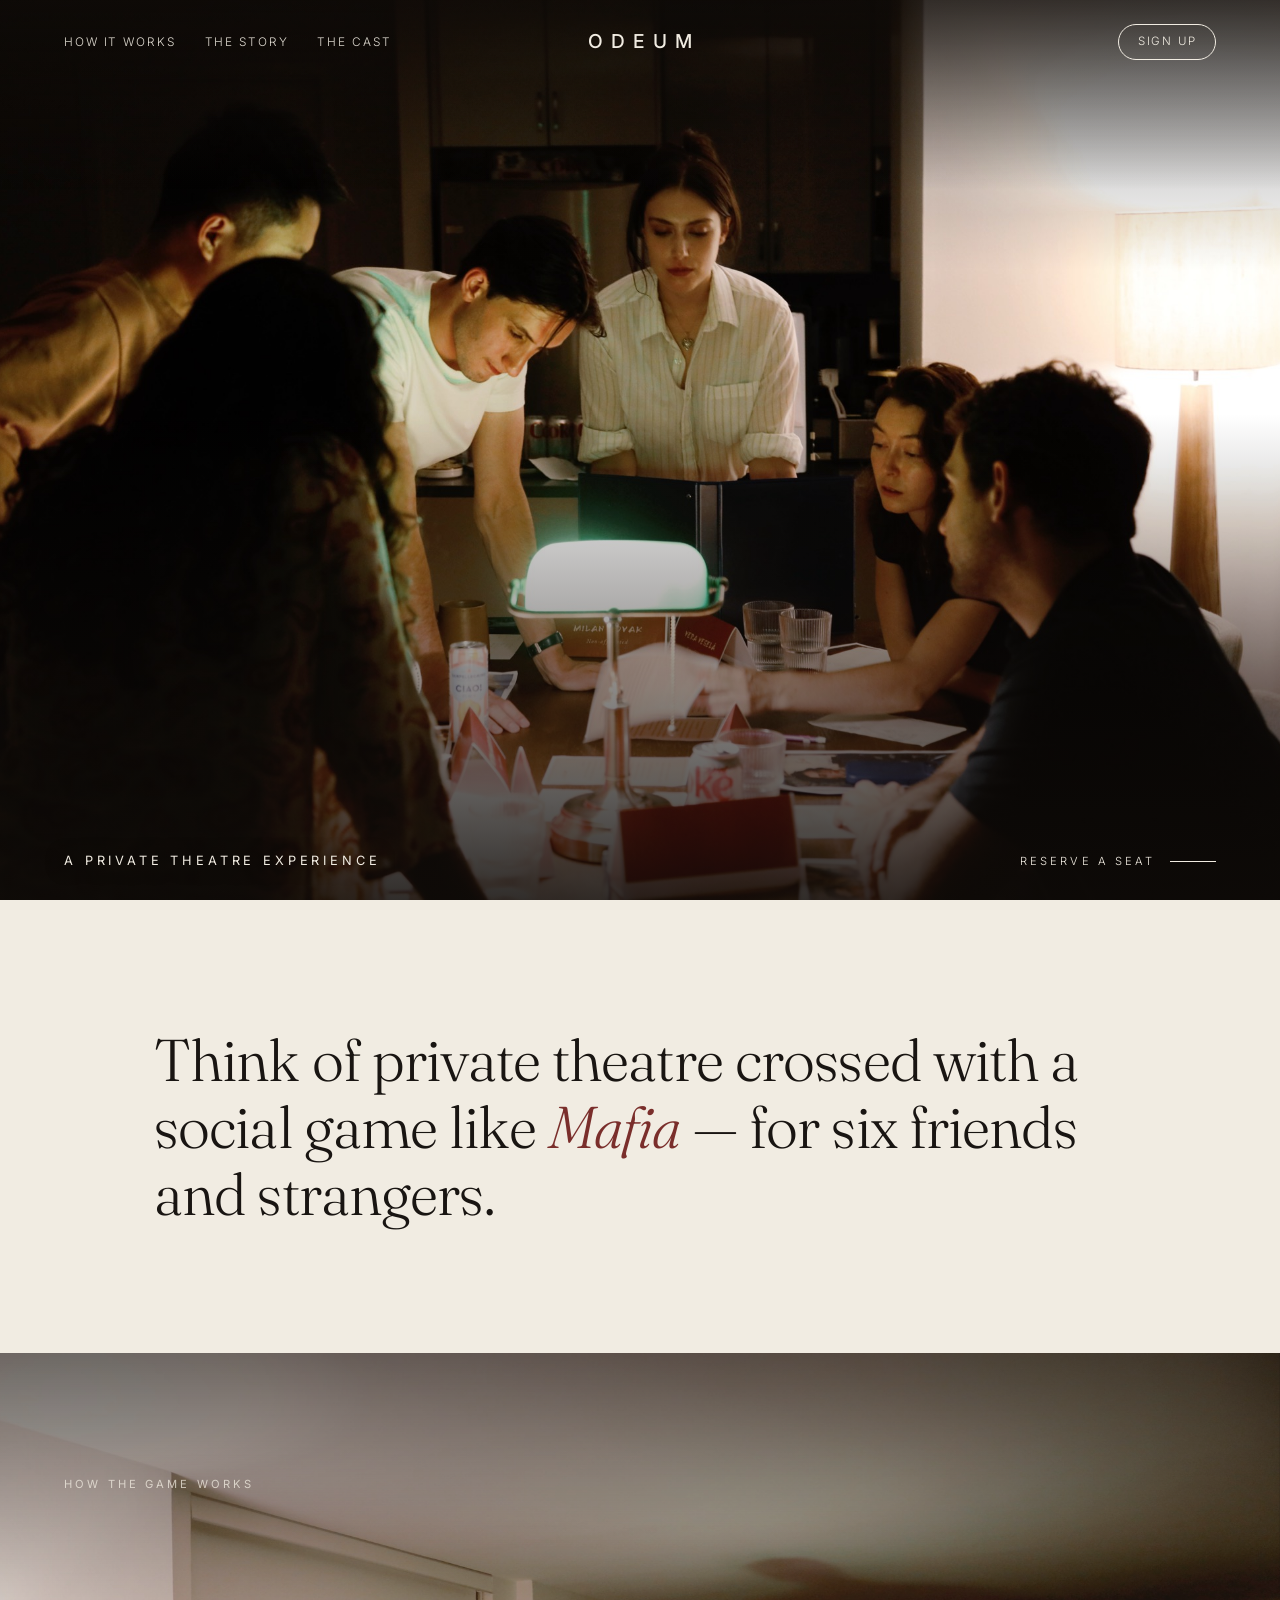
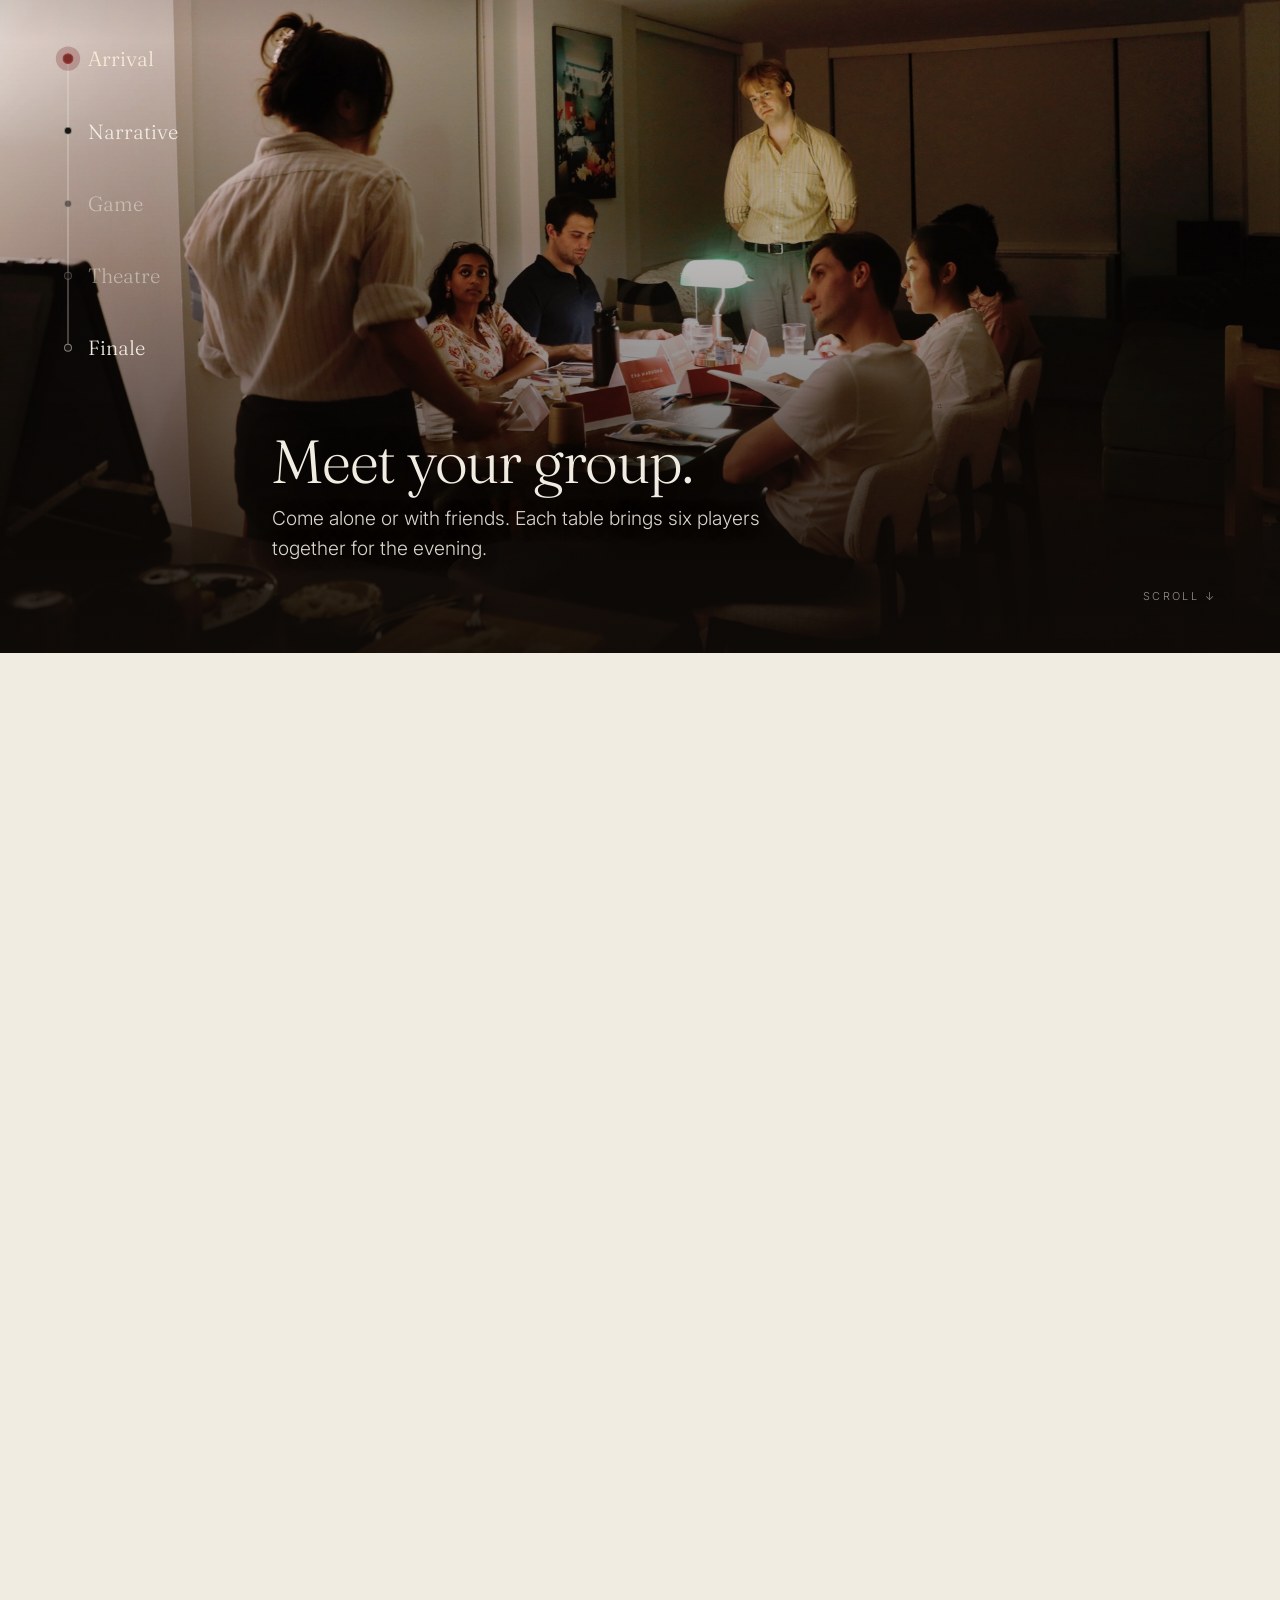
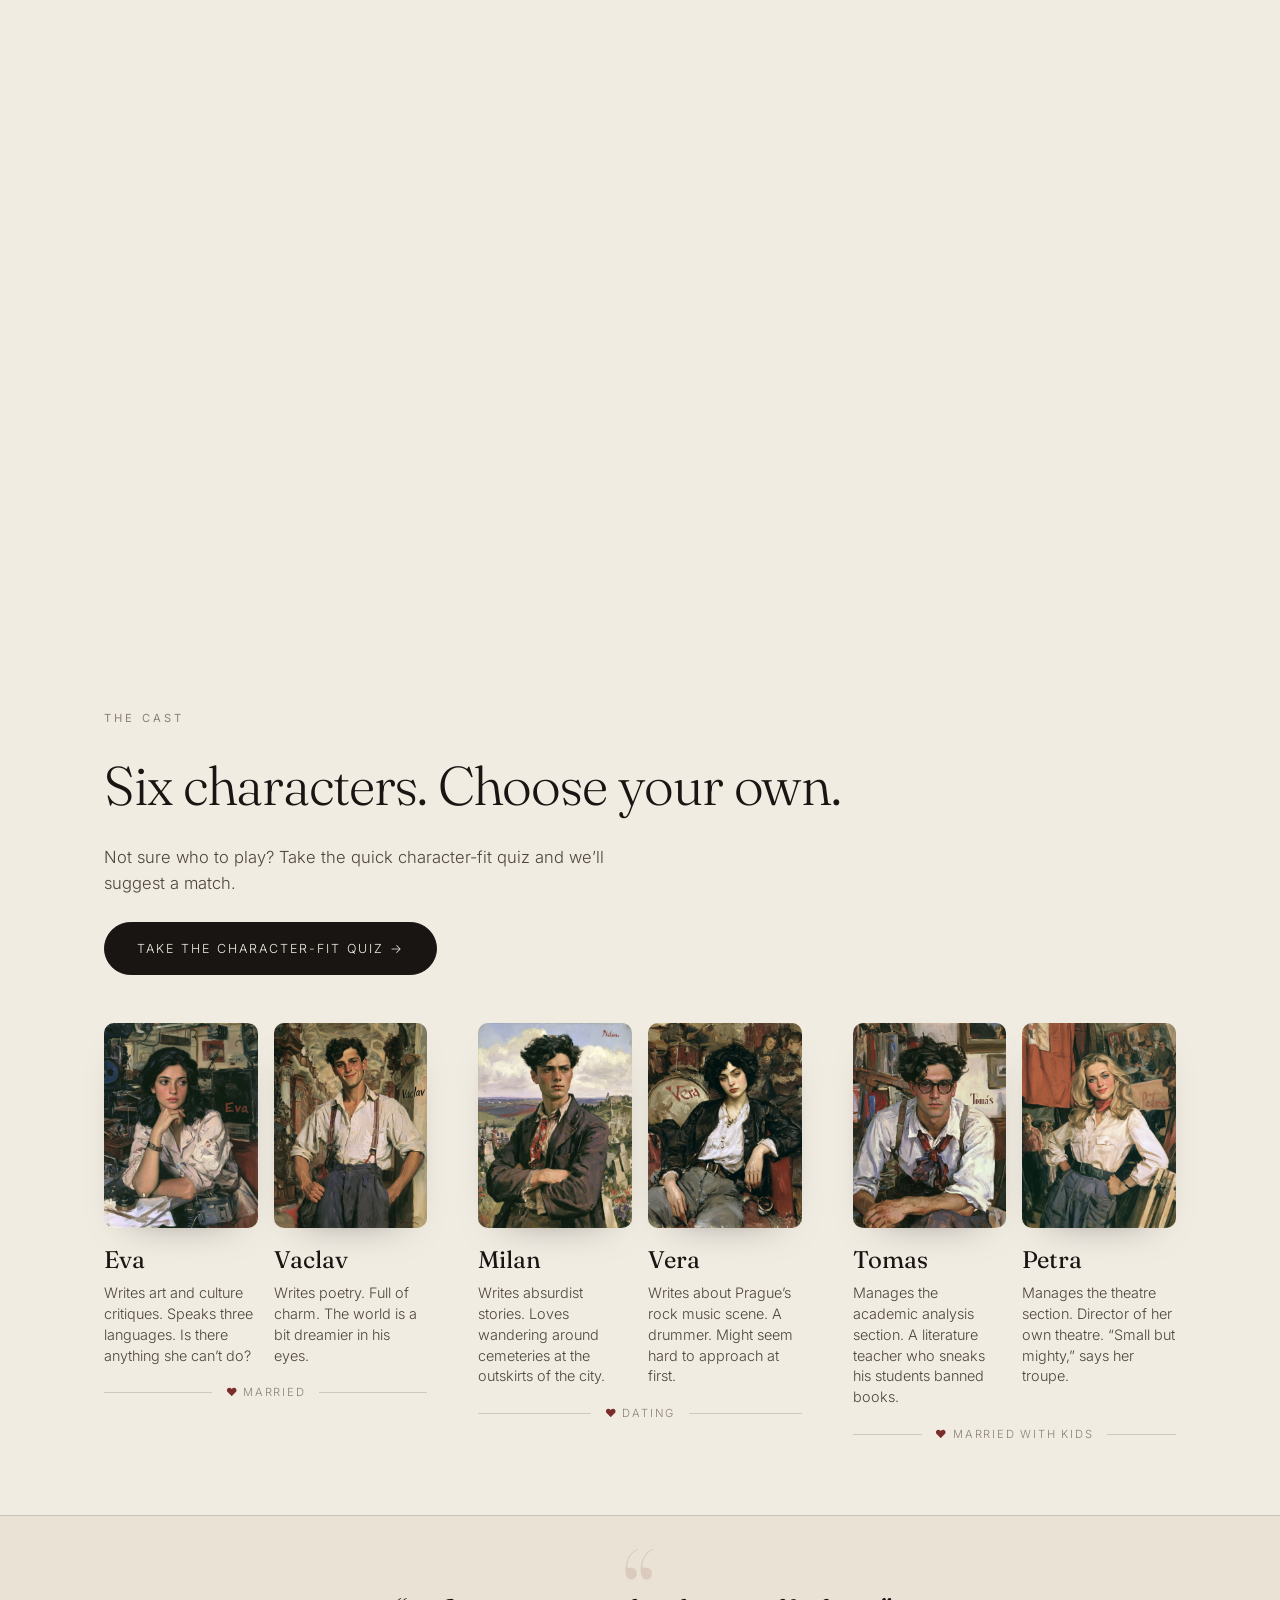
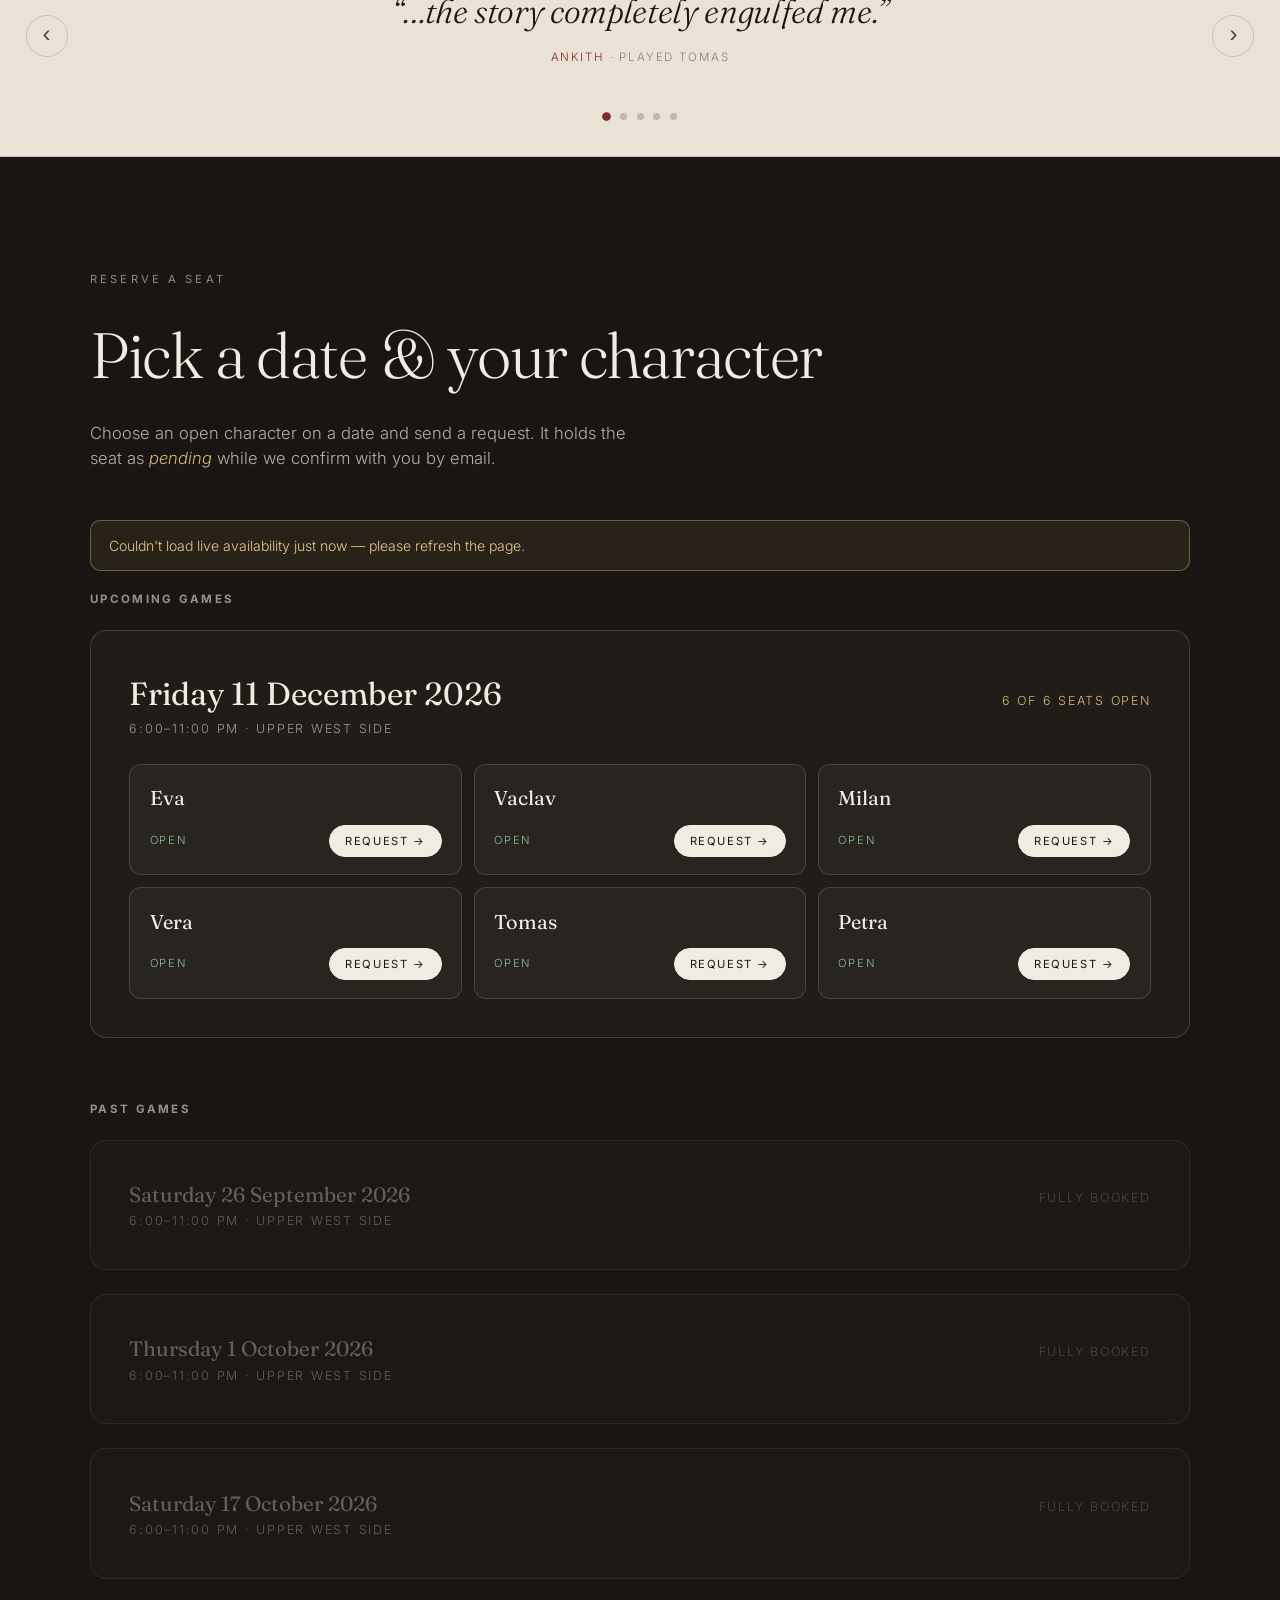
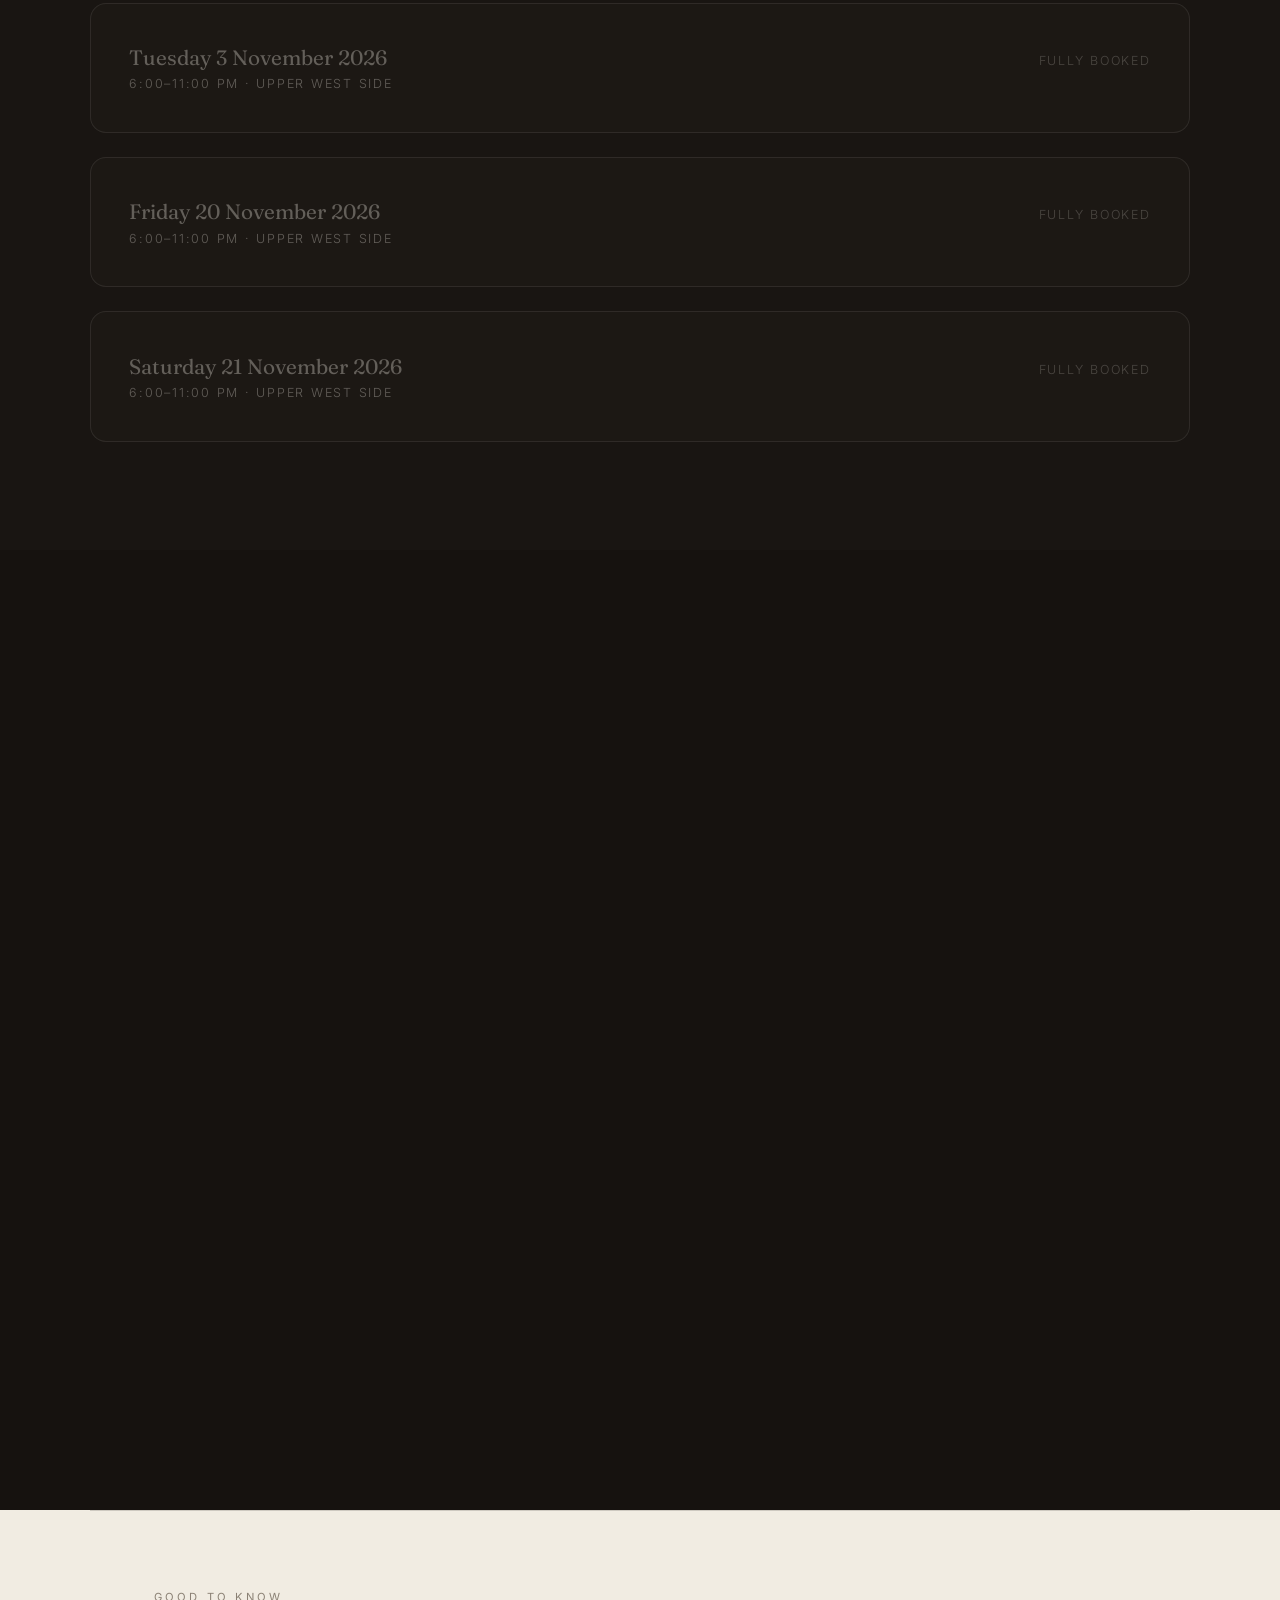
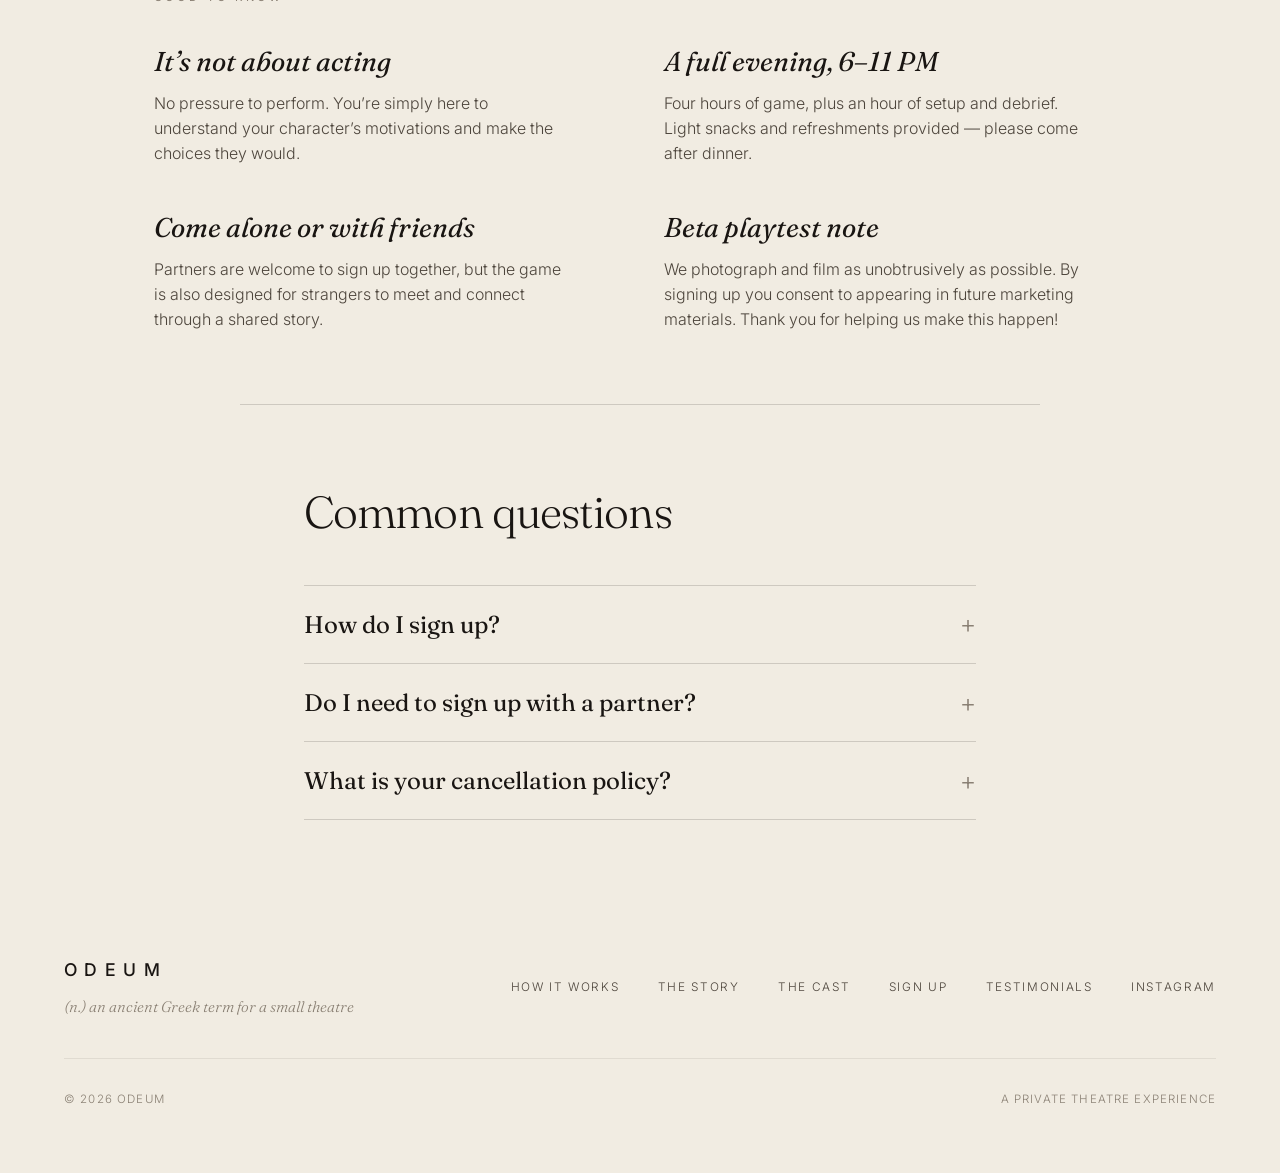
==== commit 346aff2c: "Signup: split Reserve-a-seat into date-aware Upcoming / Past games; add Dec 11 - Homepage #signup no" ====
--- a/index.html
+++ b/index.html
@@ -29,7 +29,7 @@
   <link rel="preconnect" href="https://fonts.gstatic.com" crossorigin />
   <link href="https://fonts.googleapis.com/css2?family=Fraunces:ital,opsz,wght@0,9..144,300;0,9..144,400;0,9..144,500;1,9..144,300;1,9..144,400&family=Inter:wght@300;400;500&display=swap" rel="stylesheet" />
 
-  <link rel="stylesheet" href="css/styles.css?v=37" />
+  <link rel="stylesheet" href="css/styles.css?v=38" />
 </head>
 <body>
   <!-- NAV -->
@@ -380,6 +380,6 @@
   <script src="js/main.js?v=6"></script>
   <script src="js/flow.js?v=4"></script>
   <script src="js/quotes.js?v=2"></script>
-  <script src="js/signup.js?v=1"></script>
+  <script src="js/signup.js?v=2"></script>
 </body>
 </html>
--- a/css/styles.css
+++ b/css/styles.css
@@ -731,7 +731,14 @@
 .signup__sub { color: rgba(241,236,226,0.72); max-width: 54ch; font-size: clamp(1rem, 1.3vw, 1.12rem); line-height: 1.55; }
 .signup__sub em { font-style: italic; color: #d8b877; }
 
-.sessions { max-width: 1100px; margin: 0 auto; display: grid; gap: 2.5rem; }
+.sessions { max-width: 1100px; margin: 0 auto; }
+.sessions__block + .sessions__block { margin-top: clamp(2.6rem, 7vh, 4.5rem); }
+.sessions__group { font-size: 0.72rem; letter-spacing: 0.2em; text-transform: uppercase; color: rgba(241,236,226,0.58); margin: 0 0 1.3rem; }
+.sessions__list { display: grid; gap: 1.5rem; }
+.session--past { opacity: 0.55; padding-top: 1.1rem; padding-bottom: 1.1rem; background: none; border-color: rgba(241,236,226,0.1); }
+.session--past .session__head { margin-bottom: 0; }
+.session--past .session__date { font-size: clamp(1.05rem, 1.8vw, 1.3rem); color: rgba(241,236,226,0.62); }
+.session--past .session__count { color: rgba(241,236,226,0.4); }
 .sessions__loading { color: rgba(241,236,226,0.6); }
 .avail-error { margin-bottom: 1.25rem; padding: 0.85rem 1.1rem; border: 1px solid rgba(216,184,119,0.4); border-radius: 10px; background: rgba(216,184,119,0.08); color: #e6c98a; font-size: 0.88rem; }
 .avail-bar { display: flex; align-items: center; gap: 1rem; margin-bottom: 0.5rem; }
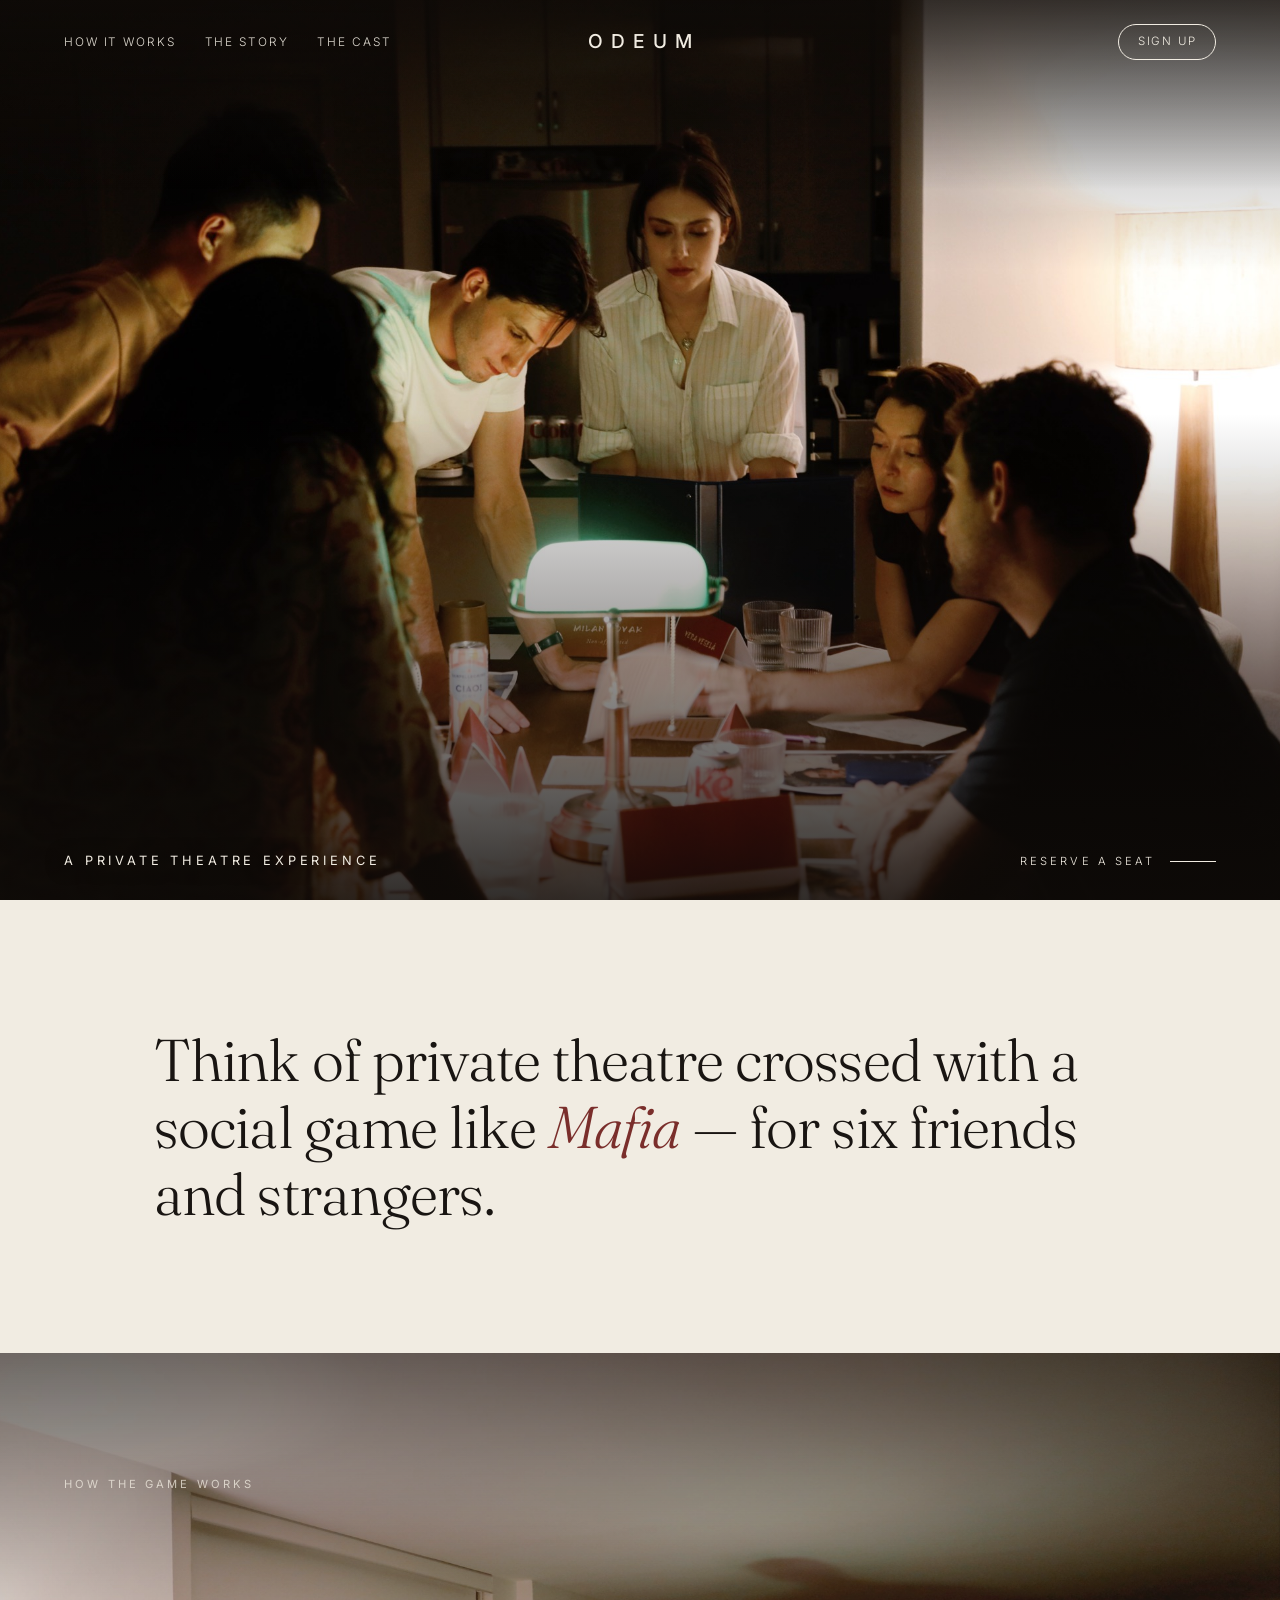
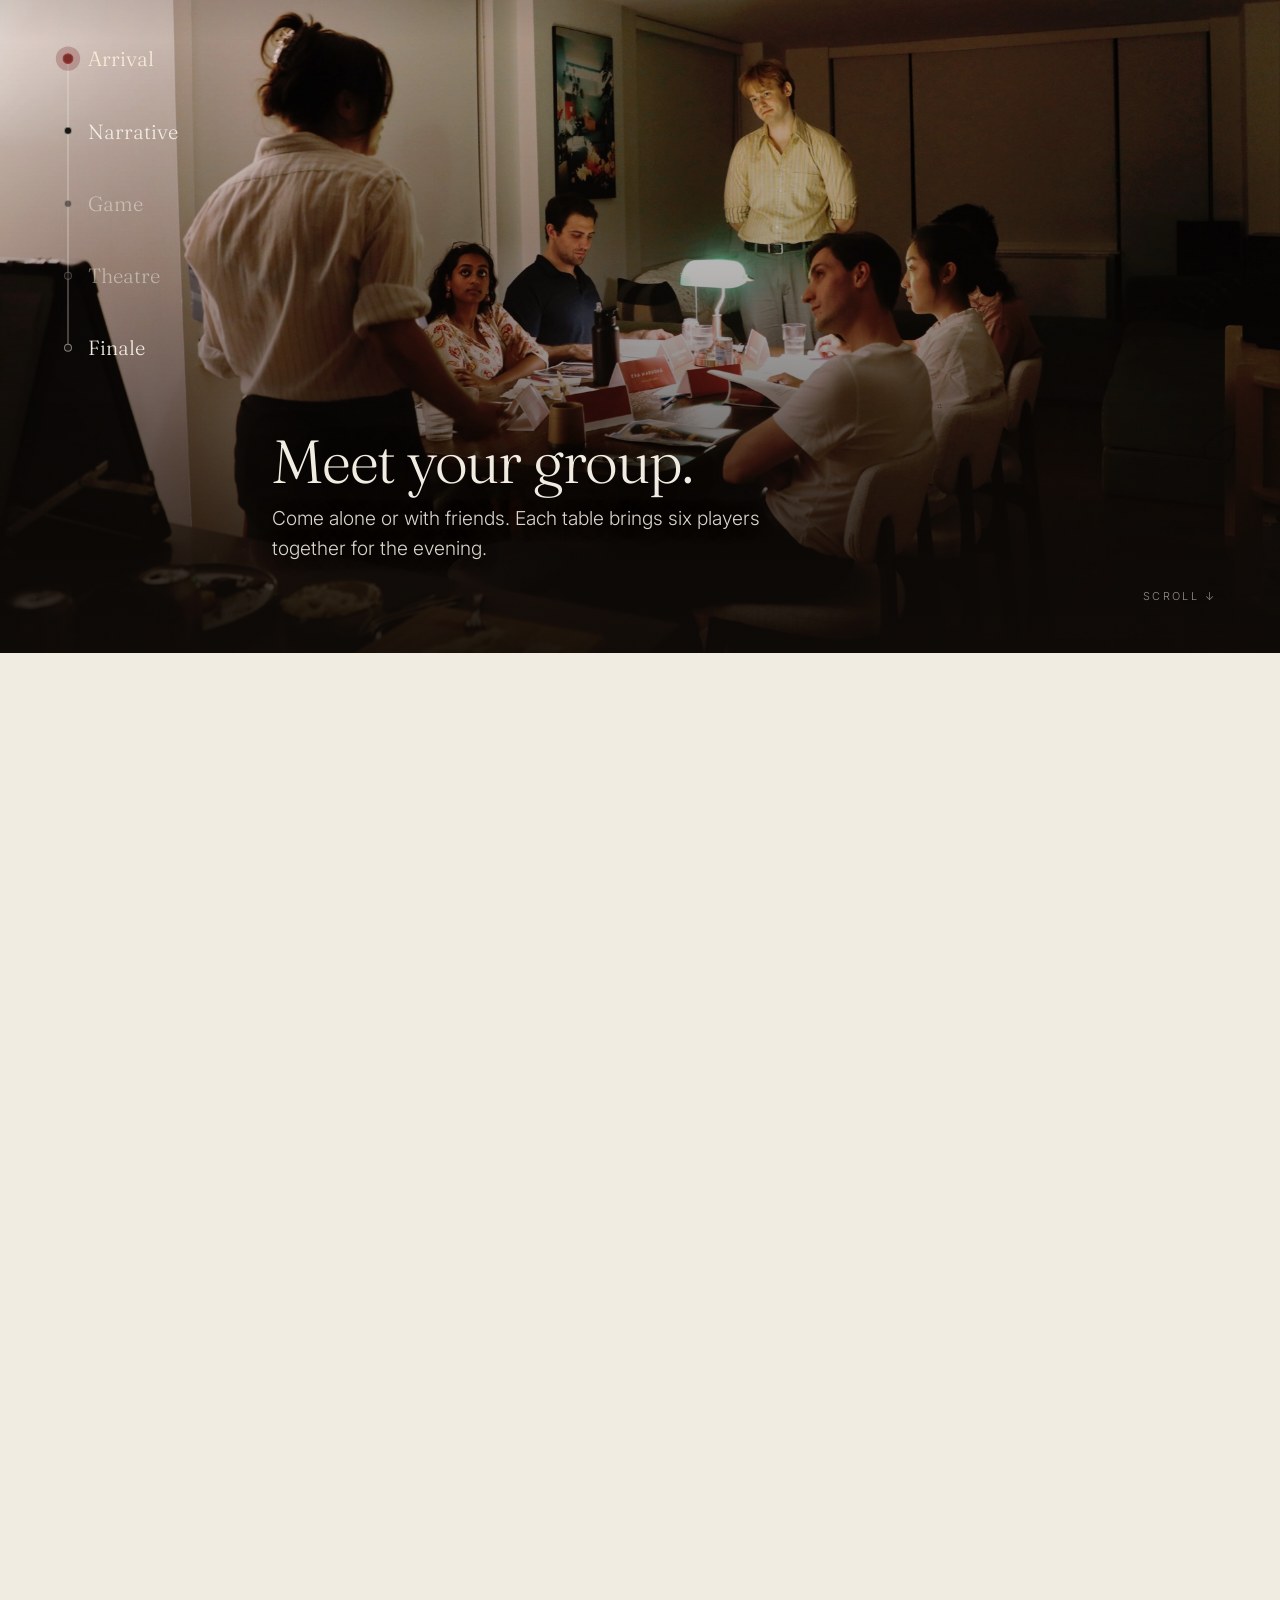
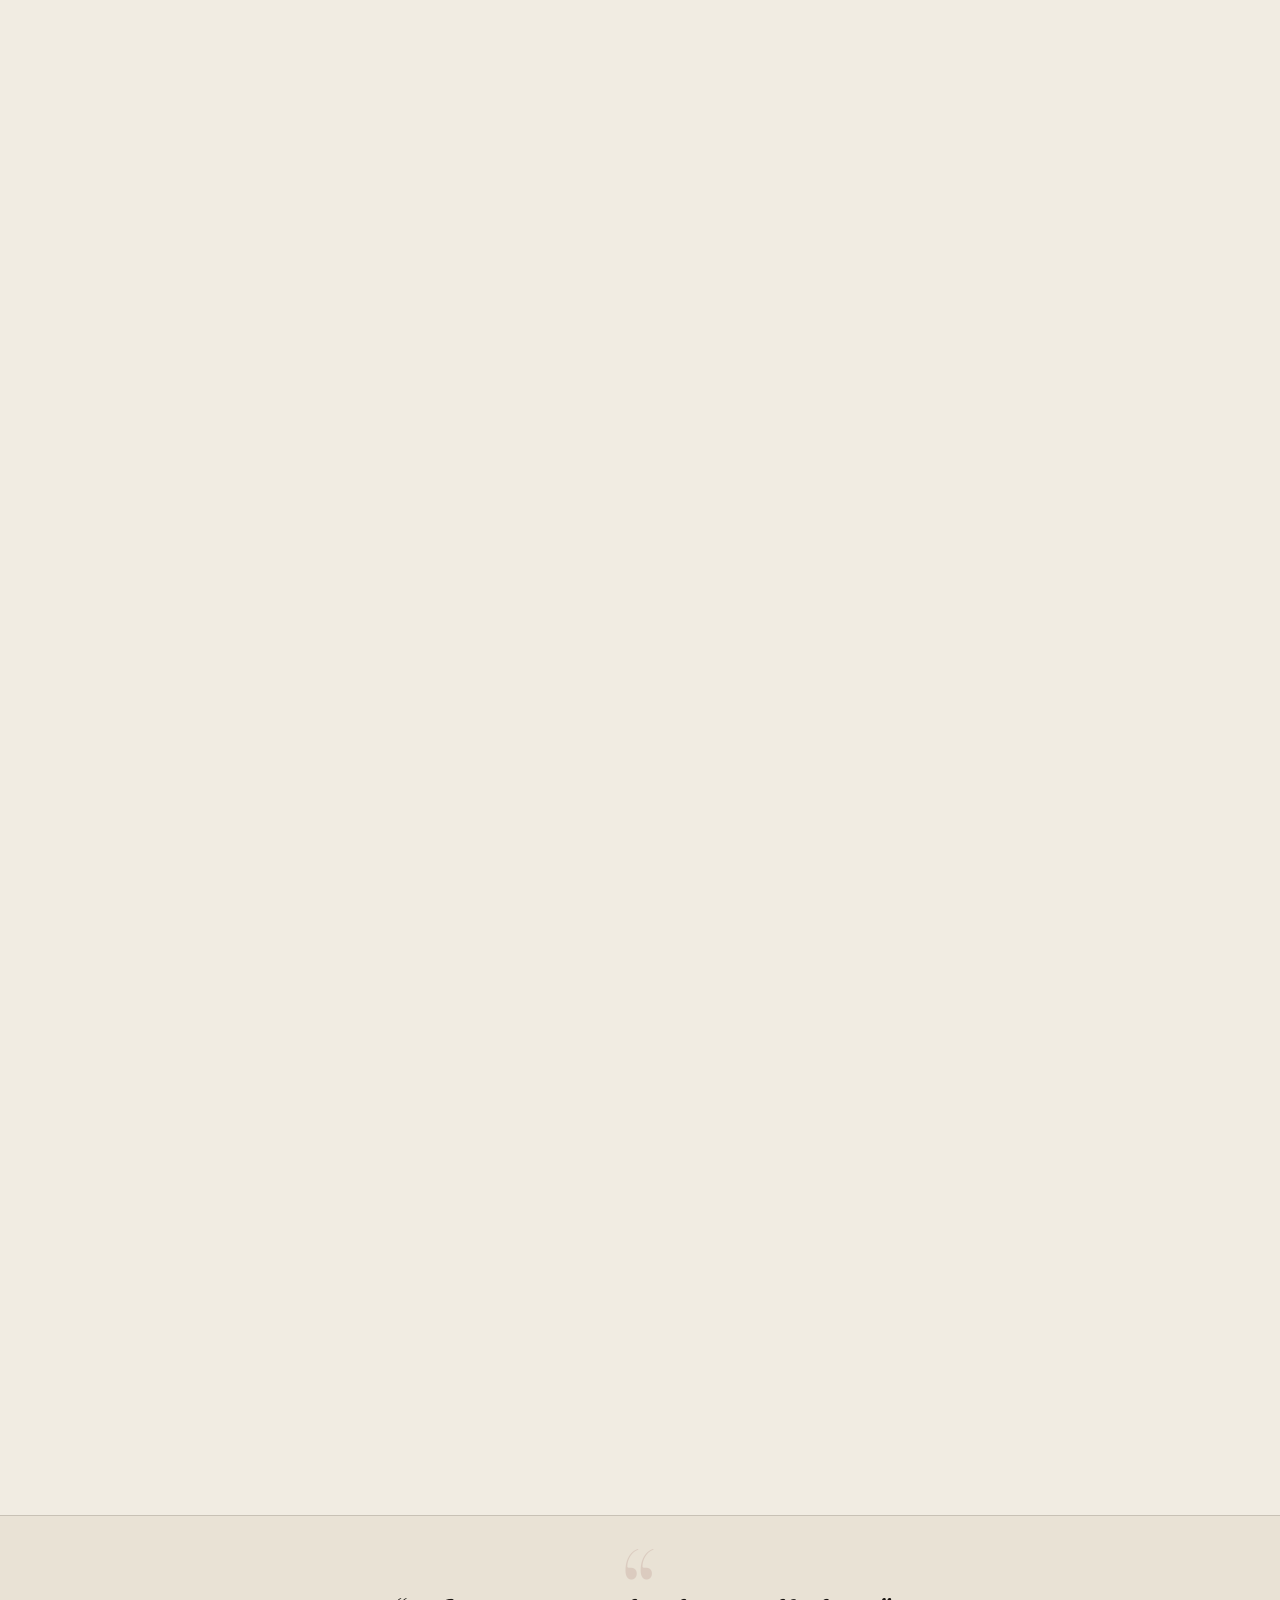
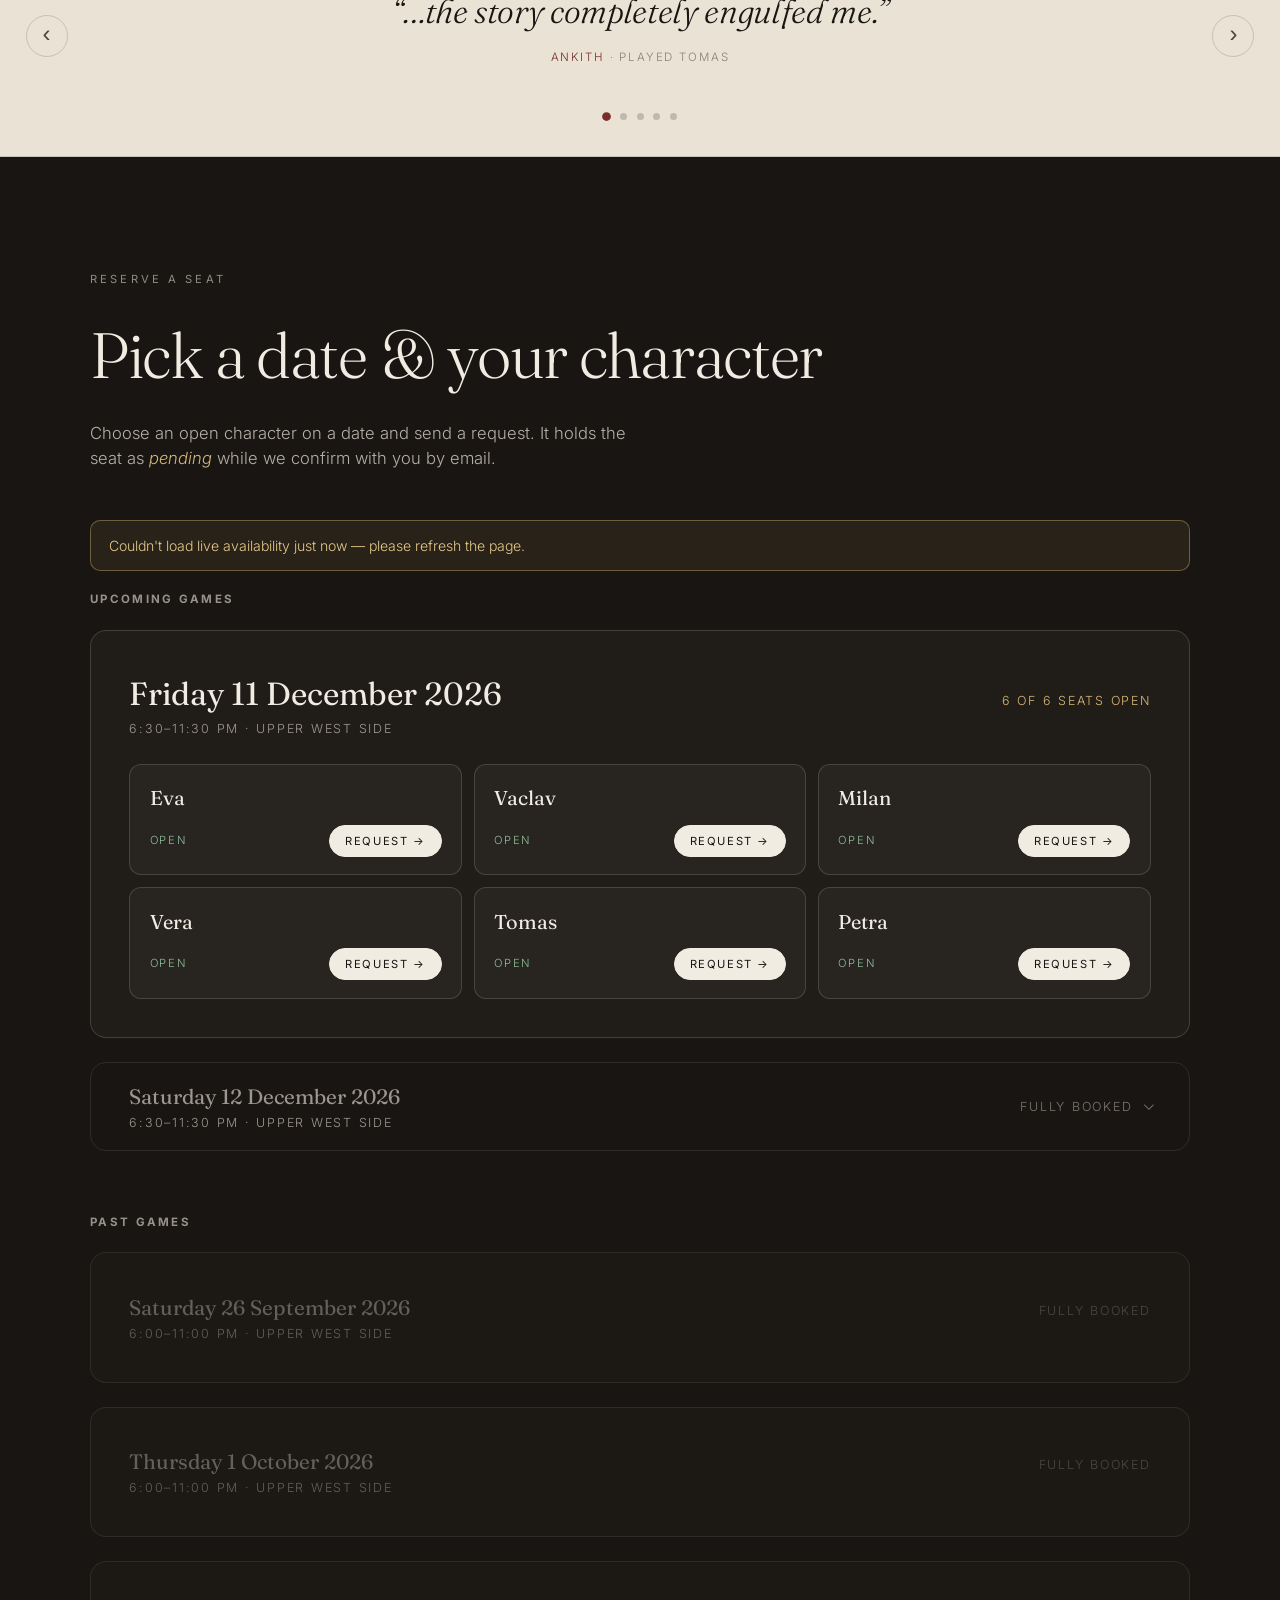
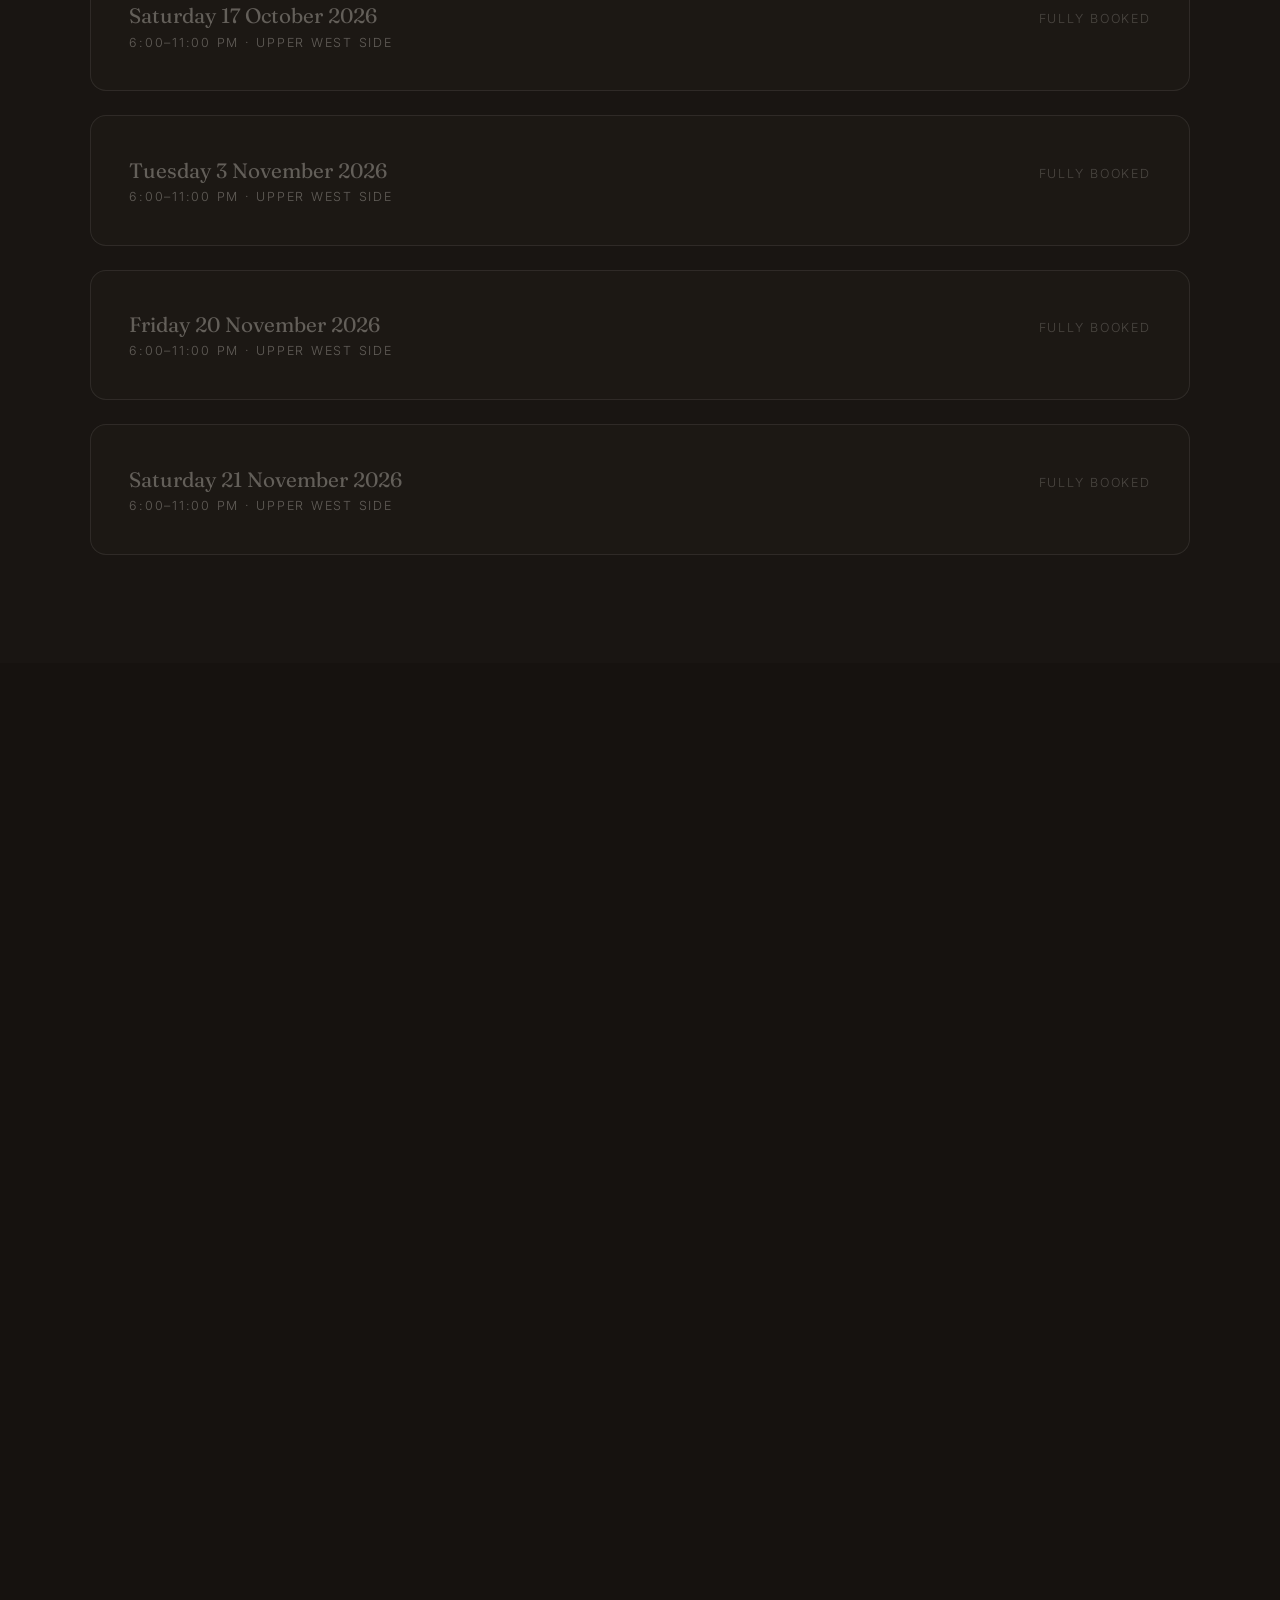
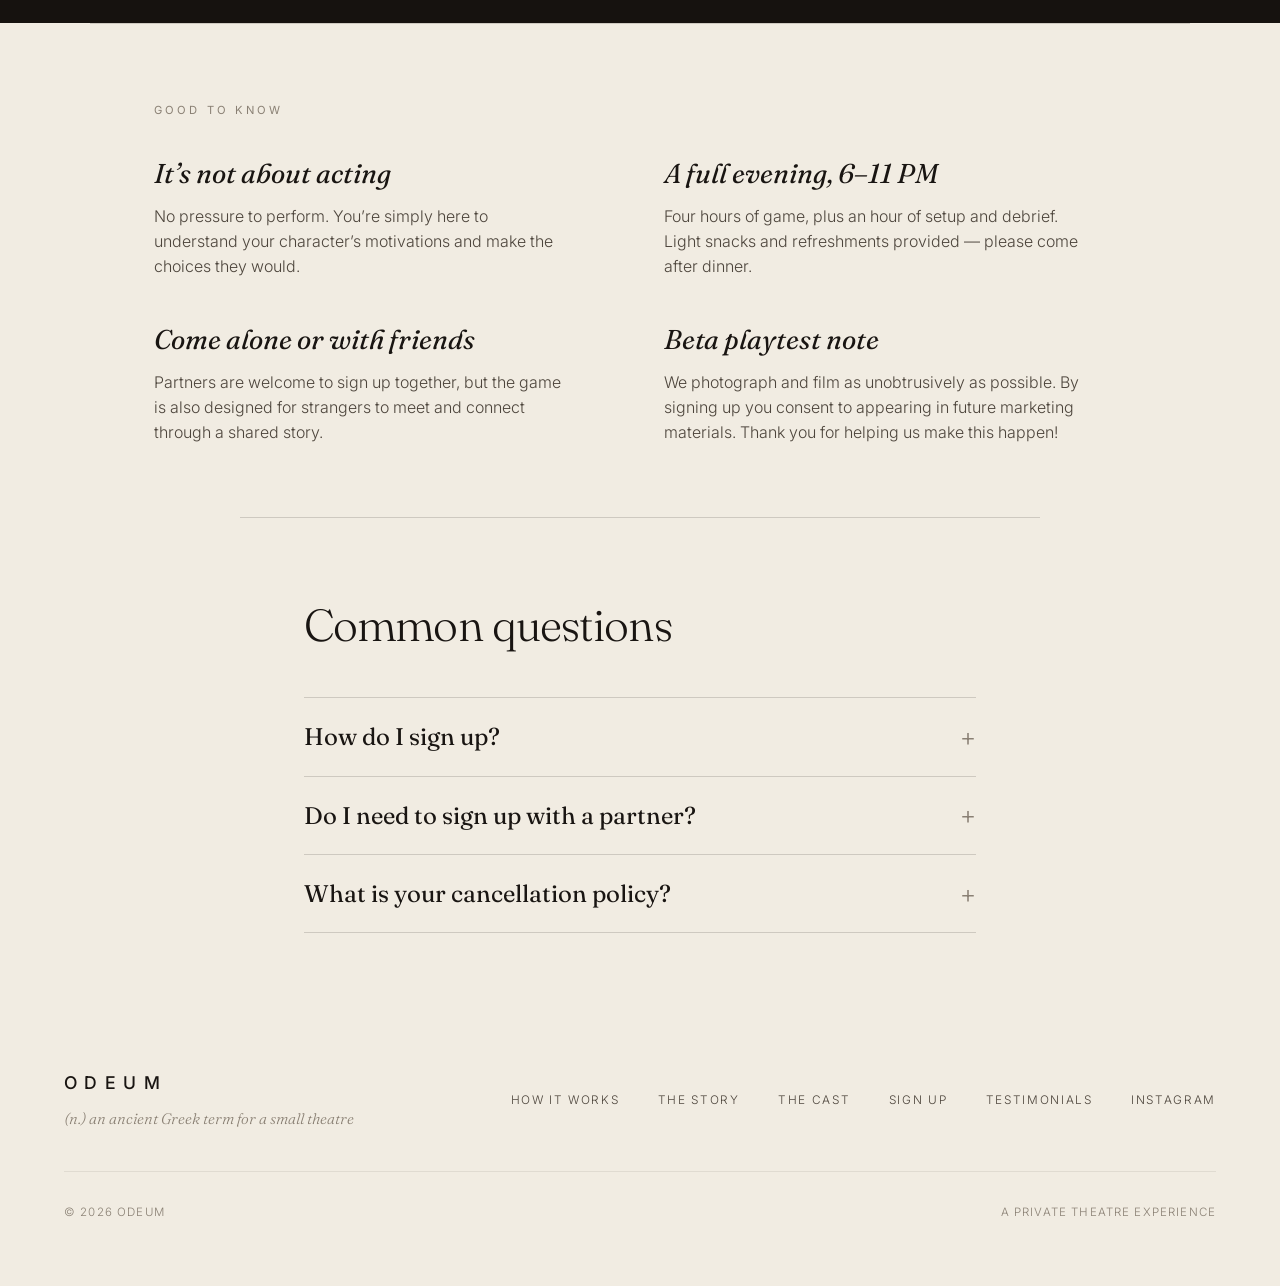
==== commit 20e598e7: "Games: Dec 11 → 6:30–11:30 PM; add Dec 12 (fully booked) Co-Authored-By: Claude Opus 4.8 <noreply@an" ====
--- a/index.html
+++ b/index.html
@@ -380,6 +380,6 @@
   <script src="js/main.js?v=6"></script>
   <script src="js/flow.js?v=4"></script>
   <script src="js/quotes.js?v=2"></script>
-  <script src="js/signup.js?v=2"></script>
+  <script src="js/signup.js?v=3"></script>
 </body>
 </html>
